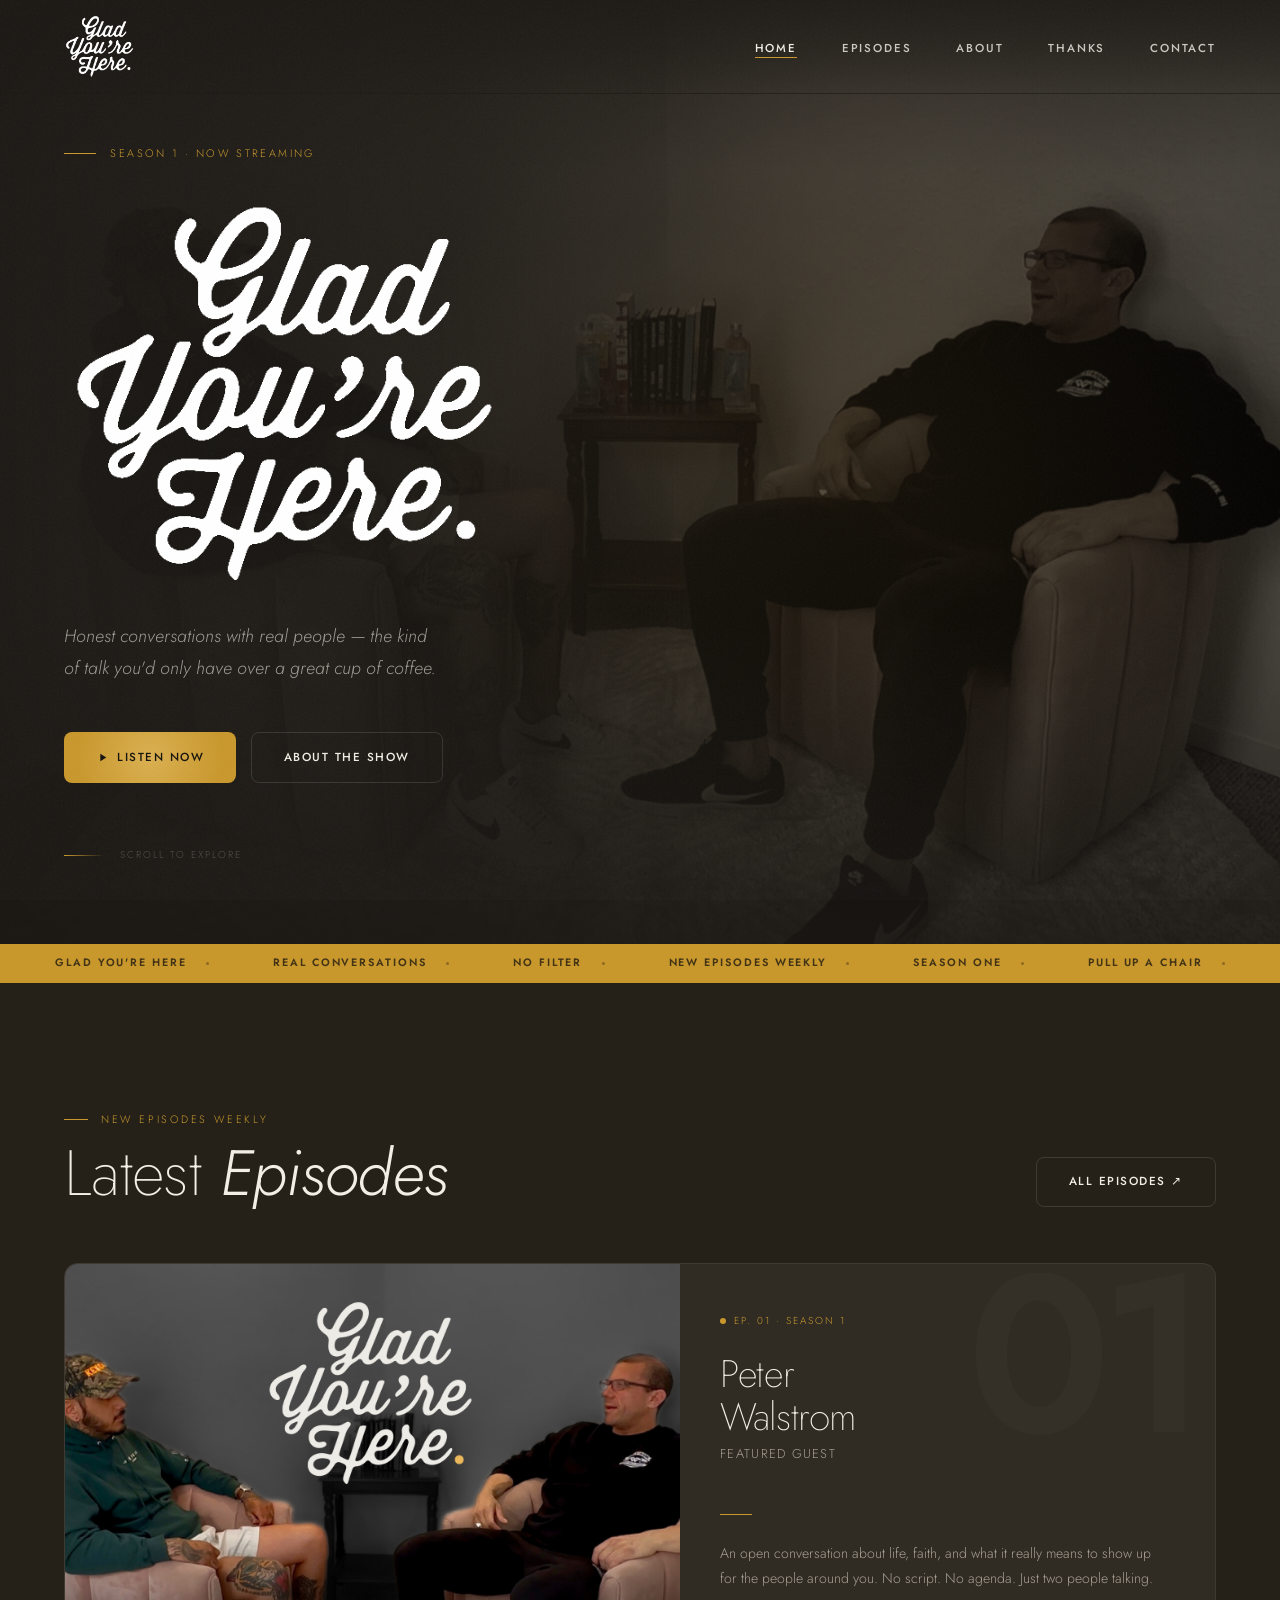
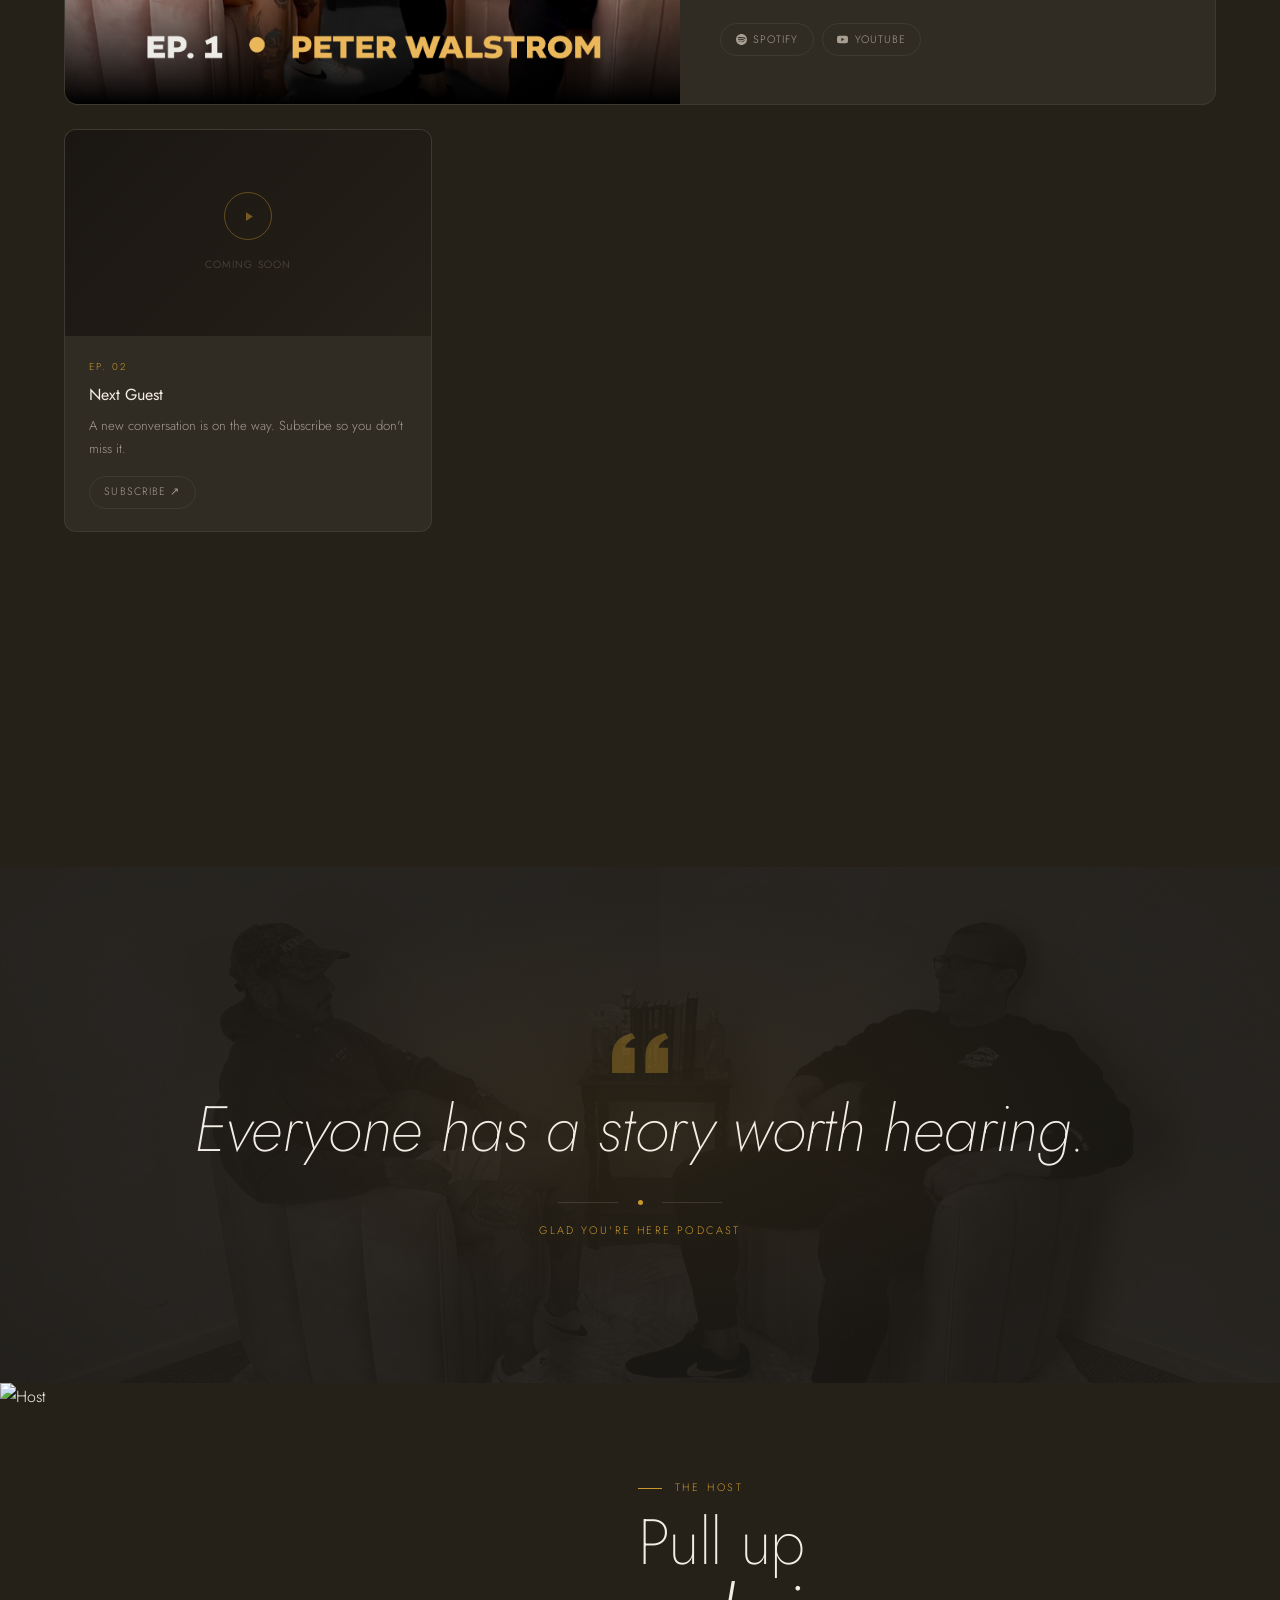
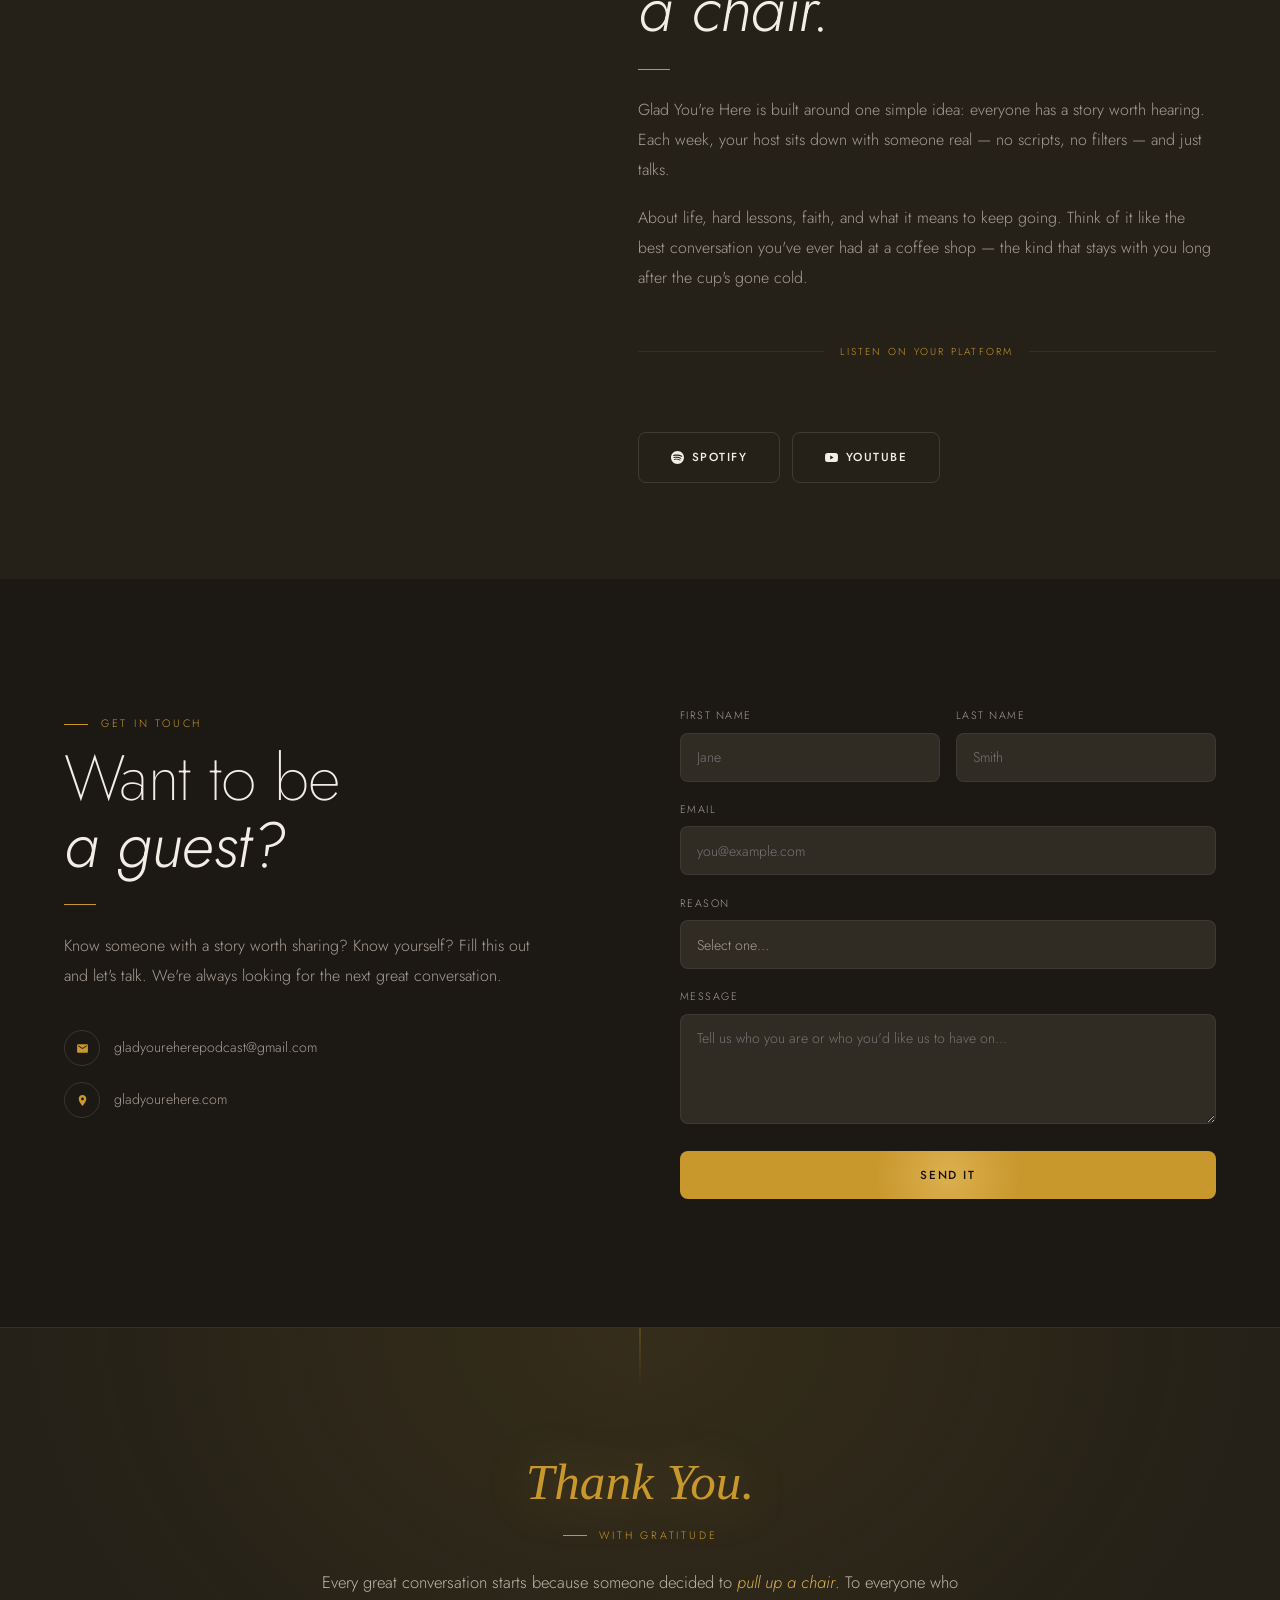
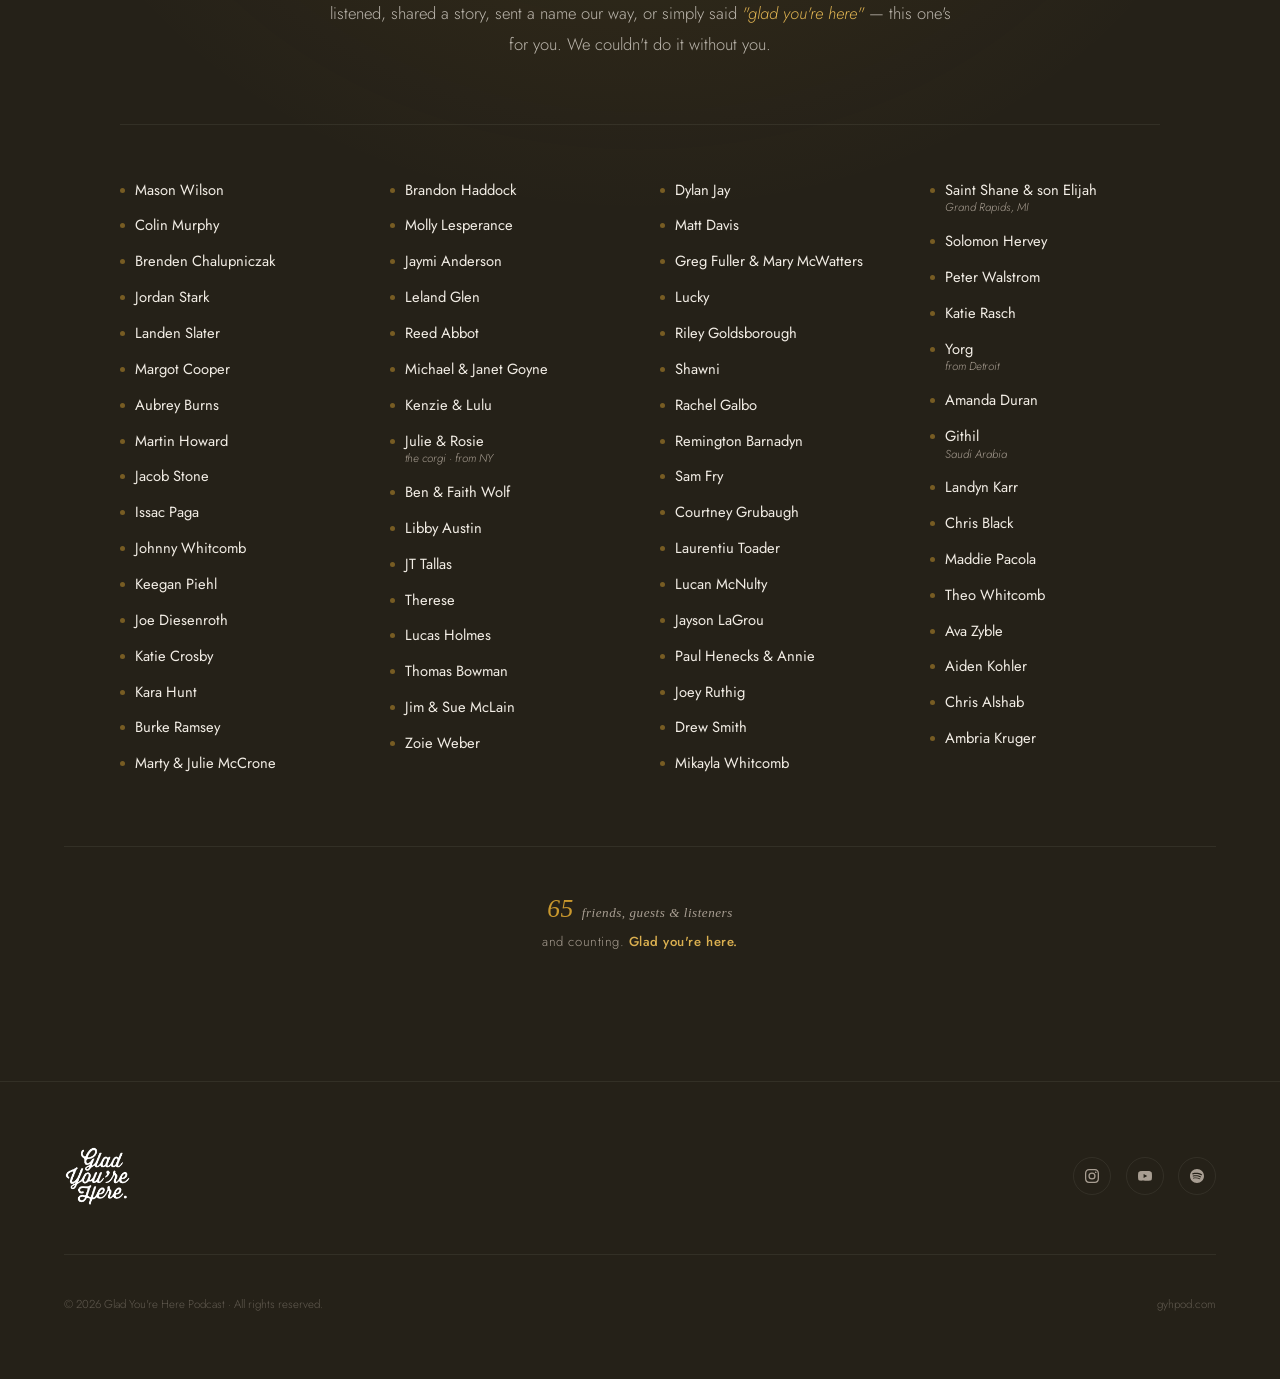
==== index.html @ 75d93e77 "Link the YT all" ====
<!DOCTYPE html>
<html lang="en">
<head>
  <meta charset="UTF-8" />
  <meta name="viewport" content="width=device-width, initial-scale=1.0" />
  <title>Glad You're Here — Honest Conversations Podcast</title>

  <!-- SEO -->
  <meta name="description" content="Glad You&#39;re Here is a podcast built on one idea: everyone has a story worth hearing. Honest, unscripted conversations about life, faith, and showing up — like the best talk you&#39;ve ever had over coffee." />
  <meta name="author" content="Glad You&#39;re Here Podcast" />
  <meta name="theme-color" content="#c9982d" />
  <link rel="canonical" href="https://gyhpod.com/" />

  <!-- Open Graph -->
  <meta property="og:type" content="website" />
  <meta property="og:site_name" content="Glad You&#39;re Here" />
  <meta property="og:title" content="Glad You&#39;re Here — Honest Conversations Podcast" />
  <meta property="og:description" content="Everyone has a story worth hearing. Honest, unscripted conversations about life, faith, and showing up." />
  <meta property="og:url" content="https://gyhpod.com/" />
  <meta property="og:image" content="https://gyhpod.com/IMG_4009.PNG" />

  <!-- Twitter -->
  <meta name="twitter:card" content="summary_large_image" />
  <meta name="twitter:title" content="Glad You&#39;re Here — Honest Conversations Podcast" />
  <meta name="twitter:description" content="Everyone has a story worth hearing. Honest, unscripted conversations about life, faith, and showing up." />
  <meta name="twitter:image" content="https://gyhpod.com/IMG_4009.PNG" />

  <!-- Favicon -->
  <link rel="icon" href="data:image/svg+xml,%3Csvg xmlns=&#39;http://www.w3.org/2000/svg&#39; viewBox=&#39;0 0 100 100&#39;%3E%3Crect width=&#39;100&#39; height=&#39;100&#39; rx=&#39;18&#39; fill=&#39;%231c1915&#39;/%3E%3Ctext x=&#39;50&#39; y=&#39;71&#39; font-family=&#39;Georgia,serif&#39; font-size=&#39;58&#39; font-style=&#39;italic&#39; fill=&#39;%23c9982d&#39; text-anchor=&#39;middle&#39;%3EG%3C/text%3E%3C/svg%3E" />

  <!-- Podcast structured data -->
  <script type="application/ld+json">
  {
    "@context": "https://schema.org",
    "@type": "PodcastSeries",
    "name": "Glad You're Here",
    "description": "Honest, unscripted conversations about life, faith, and showing up for the people around you.",
    "url": "https://gyhpod.com/",
    "image": "https://gyhpod.com/IMG_4009.PNG"
  }
  </script>

  <link rel="preconnect" href="https://fonts.googleapis.com" />
  <link rel="preconnect" href="https://fonts.gstatic.com" crossorigin />
  <link href="https://fonts.googleapis.com/css2?family=Jost:ital,wght@0,200;0,300;0,400;0,500;0,600;1,300&display=swap" rel="stylesheet" />
  <style>
    *, *::before, *::after { box-sizing: border-box; margin: 0; padding: 0; }

    :root {
      --bg:       #1c1915;
      --bg2:      #252118;
      --bg3:      #302c24;
      --bg4:      #3a352b;
      --cream:    #f2ede5;
      --dim:      #a89e92;
      --gold:     #c9982d;
      --gold-lt:  #dbb050;
      --gold-glow:rgba(201,152,45,0.28);
      --border:   rgba(242,237,229,0.07);
      --border2:  rgba(242,237,229,0.13);
      --r:        8px;
      --sans:     'Jost', sans-serif;
    }

    html { scroll-behavior: smooth; }

    body {
      background: var(--bg);
      color: var(--cream);
      font-family: var(--sans);
      font-weight: 300;
      line-height: 1.7;
      overflow-x: hidden;
    }

    /* Grain overlay */
    body::after {
      content: '';
      position: fixed; inset: 0;
      pointer-events: none; z-index: 998;
      background-image: url("data:image/svg+xml,%3Csvg viewBox='0 0 512 512' xmlns='http://www.w3.org/2000/svg'%3E%3Cfilter id='n'%3E%3CfeTurbulence type='fractalNoise' baseFrequency='0.8' numOctaves='4' stitchTiles='stitch'/%3E%3C/filter%3E%3Crect width='100%25' height='100%25' filter='url(%23n)' opacity='0.032'/%3E%3C/svg%3E");
    }

    a { color: inherit; text-decoration: none; }
    img { display: block; max-width: 100%; image-orientation: from-image; }

    /* ─── Scroll animations ─── */
    .reveal {
      opacity: 0; transform: translateY(22px);
      transition: opacity 0.8s cubic-bezier(0.16,1,0.3,1), transform 0.8s cubic-bezier(0.16,1,0.3,1);
    }
    .reveal.in { opacity: 1; transform: none; }
    .reveal.d1 { transition-delay: 0.1s; }
    .reveal.d2 { transition-delay: 0.2s; }
    .reveal.d3 { transition-delay: 0.32s; }
    .reveal.d4 { transition-delay: 0.46s; }

    /* ─── NAV ─── */
    nav {
      position: fixed; top: 0; left: 0; right: 0; z-index: 100;
      display: flex; align-items: center; justify-content: space-between;
      padding: 0.9rem 4rem;
      background: linear-gradient(to bottom, rgba(28,25,21,0.7) 0%, transparent 100%);
      transition: background 0.45s, backdrop-filter 0.45s, border-color 0.45s;
      border-bottom: 1px solid transparent;
    }
    nav.on {
      background: rgba(28,25,21,0.93) !important;
      backdrop-filter: blur(18px) saturate(1.4);
      border-color: var(--border);
    }
    .nav-logo img { height: 64px; width: auto; }
    .nav-links { display: flex; gap: 2.8rem; list-style: none; }
    .nav-links a {
      font-size: 0.72rem; font-weight: 500;
      letter-spacing: 0.16em; text-transform: uppercase;
      color: rgba(242,237,229,0.82);
      transition: color 0.2s;
      position: relative;
    }
    .nav-links a::after {
      content: ''; position: absolute; bottom: -2px; left: 0; right: 0;
      height: 1px; background: var(--gold);
      transform: scaleX(0); transform-origin: left;
      transition: transform 0.25s cubic-bezier(0.16,1,0.3,1);
    }
    .nav-links a:hover, .nav-links a.on { color: var(--cream); }
    .nav-links a:hover::after, .nav-links a.on::after { transform: scaleX(1); }

    /* Hamburger */
    .nav-toggle {
      display: none; flex-direction: column; justify-content: center; gap: 5px;
      width: 30px; height: 30px; background: none; border: none; cursor: pointer; z-index: 110;
    }
    .nav-toggle span {
      display: block; height: 1.5px; width: 24px; background: var(--cream); border-radius: 2px;
      transition: transform 0.3s cubic-bezier(0.16,1,0.3,1), opacity 0.2s;
    }
    .nav-toggle.open span:nth-child(1) { transform: translateY(6.5px) rotate(45deg); }
    .nav-toggle.open span:nth-child(2) { opacity: 0; }
    .nav-toggle.open span:nth-child(3) { transform: translateY(-6.5px) rotate(-45deg); }

    /* ─── BUTTONS ─── */
    .btn {
      display: inline-flex; align-items: center; gap: 0.5rem;
      padding: 0.9rem 2rem; border-radius: var(--r);
      font-family: var(--sans); font-size: 0.73rem;
      font-weight: 500; letter-spacing: 0.13em; text-transform: uppercase;
      cursor: pointer; transition: all 0.28s; border: none; white-space: nowrap;
    }
    .btn-gold {
      background: var(--gold); color: #16130f;
      box-shadow: 0 0 0 0 var(--gold-glow);
    }
    .btn-gold:hover {
      background: var(--gold-lt); transform: translateY(-2px);
      box-shadow: 0 10px 36px var(--gold-glow);
    }
    .btn-ghost {
      background: transparent; color: var(--cream);
      border: 1px solid var(--border2);
    }
    .btn-ghost:hover {
      border-color: var(--gold); color: var(--gold);
      transform: translateY(-2px);
      box-shadow: 0 6px 24px var(--gold-glow);
    }

    /* ─── HERO ─── */
    #home {
      min-height: 100vh;
      min-height: 100svh;
      position: relative;
      display: flex;
      align-items: center;
      overflow: hidden;
    }

    /* Full-bleed background photo */
    .hero-bg {
      position: absolute; inset: 0;
      background: url('IMG_3567_Afterlight.JPEG') center 35% / cover no-repeat;
      filter: brightness(0.36) saturate(0.65) sepia(0.4);
      transform: scale(1.02);
    }
    @keyframes heroReveal {
      from { opacity: 0; transform: scale(1.06); }
      to   { opacity: 1; transform: scale(1.02); }
    }
    .hero-bg { animation: heroReveal 1.8s cubic-bezier(0.16,1,0.3,1) 0s both; }

    /* Layered gradient overlay */
    .hero-overlay {
      position: absolute; inset: 0;
      background:
        linear-gradient(to right,
          rgba(28,25,21,0.97) 0%,
          rgba(28,25,21,0.80) 35%,
          rgba(28,25,21,0.28) 65%,
          rgba(28,25,21,0.08) 100%),
        linear-gradient(to top,
          rgba(28,25,21,0.85) 0%,
          transparent 35%),
        linear-gradient(to bottom,
          rgba(28,25,21,0.6) 0%,
          transparent 18%);
    }

    /* Subtle warm glow */
    .hero-glow {
      position: absolute; inset: 0;
      background: radial-gradient(ellipse 55% 65% at 68% 50%, rgba(201,152,45,0.07) 0%, transparent 70%);
    }

    /* Content */
    .hero-content {
      position: relative; z-index: 2;
      padding: 9rem 4rem 5rem;
      max-width: 620px;
    }

    .hero-eyebrow {
      display: flex; align-items: center; gap: 0.9rem;
      margin-bottom: 2rem;
      animation: fadeUp 1s cubic-bezier(0.16,1,0.3,1) 0.5s both;
    }
    .hero-eyebrow-line { width: 32px; height: 1px; background: var(--gold); }
    .hero-eyebrow-text {
      font-size: 0.68rem; letter-spacing: 0.22em;
      text-transform: uppercase; color: var(--gold);
    }

    .hero-logo {
      width: min(440px, 90%);
      height: auto;
      filter: drop-shadow(0 2px 40px rgba(201,152,45,0.25));
      animation: fadeUp 1s cubic-bezier(0.16,1,0.3,1) 0.65s both;
      margin-bottom: 2rem;
    }

    .hero-tagline {
      font-size: clamp(1rem, 1.4vw, 1.15rem);
      font-style: italic; font-weight: 300;
      color: rgba(242,237,229,0.6); line-height: 1.75;
      max-width: 380px; margin-bottom: 3rem;
      animation: fadeUp 1s cubic-bezier(0.16,1,0.3,1) 0.8s both;
    }

    .hero-btns {
      display: flex; gap: 0.9rem; flex-wrap: wrap;
      animation: fadeUp 1s cubic-bezier(0.16,1,0.3,1) 0.95s both;
    }

    .hero-scroll {
      margin-top: 4rem;
      display: flex; align-items: center; gap: 1rem;
      color: rgba(242,237,229,0.25);
      font-size: 0.62rem; letter-spacing: 0.2em; text-transform: uppercase;
      animation: fadeUp 1s ease 1.2s both;
    }
    .hero-scroll-track {
      width: 40px; height: 1px;
      background: linear-gradient(to right, var(--gold), transparent);
    }

    @keyframes fadeUp {
      from { opacity: 0; transform: translateY(20px); }
      to   { opacity: 1; transform: none; }
    }

    /* ─── MARQUEE ─── */
    .marquee {
      background: var(--gold); overflow: hidden;
      padding: 0.65rem 0;
    }
    .marquee-track {
      display: flex;
      justify-content: center;
      flex-wrap: wrap;
    }
    .marquee-item {
      display: inline-flex; align-items: center; gap: 1.2rem;
      padding: 0 2rem;
      font-size: 0.67rem; font-weight: 600;
      letter-spacing: 0.18em; text-transform: uppercase;
      color: rgba(22,19,15,0.75);
    }
    .msep { width: 3px; height: 3px; border-radius: 50%; background: rgba(22,19,15,0.35); }

    /* ─── SHARED SECTION STYLES ─── */
    .sec { padding: 8rem 4rem; }
    .sec-label {
      font-size: 0.67rem; letter-spacing: 0.26em; text-transform: uppercase;
      color: var(--gold); margin-bottom: 0.7rem;
      display: flex; align-items: center; gap: 0.8rem;
    }
    .sec-label::before {
      content: ''; width: 24px; height: 1px; background: var(--gold);
    }
    .sec-title {
      font-size: clamp(2.6rem, 5vw, 4.2rem);
      font-weight: 200; line-height: 1.05; color: var(--cream);
      letter-spacing: -0.01em;
    }
    .sec-title em { font-style: italic; font-weight: 300; }
    .divider { width: 32px; height: 1px; background: var(--gold); margin: 1.6rem 0; }
    .body-text {
      font-size: 1rem; color: var(--dim); line-height: 1.85; font-weight: 300;
    }

    /* ─── EPISODES ─── */
    #episodes { background: var(--bg2); }

    .ep-header {
      display: flex; justify-content: space-between; align-items: flex-end;
      margin-bottom: 3.5rem; flex-wrap: wrap; gap: 1.5rem;
    }

    /* Featured card */
    .ep-featured {
      position: relative;
      border-radius: 14px; overflow: hidden;
      border: 1px solid var(--border);
      display: grid; grid-template-columns: 1.15fr 1fr;
      margin-bottom: 1.5rem;
      transition: border-color 0.35s, box-shadow 0.35s;
      background: var(--bg3);
    }
    .ep-featured:hover {
      border-color: rgba(201,152,45,0.3);
      box-shadow: 0 24px 64px rgba(0,0,0,0.45), 0 0 0 1px rgba(201,152,45,0.08);
    }

    /* Big decorative episode number */
    .ep-featured::before {
      content: '01';
      position: absolute; top: -0.1em; right: 1rem;
      font-size: 14rem; font-weight: 600;
      color: rgba(242,237,229,0.025);
      line-height: 1; pointer-events: none; z-index: 0;
      letter-spacing: -0.05em;
    }

    .ep-thumb {
      display: block; overflow: hidden;
      position: relative; min-height: 400px;
    }
    .ep-thumb img {
      width: 100%; height: 100%;
      object-fit: cover;
      transition: transform 0.7s cubic-bezier(0.16,1,0.3,1);
    }
    .ep-featured:hover .ep-thumb img { transform: scale(1.04); }
    .ep-thumb-overlay {
      position: absolute; inset: 0;
      background: rgba(28,25,21,0.4);
      display: flex; align-items: center; justify-content: center;
      opacity: 0; transition: opacity 0.3s;
    }
    .ep-featured:hover .ep-thumb-overlay { opacity: 1; }
    .play-btn {
      width: 68px; height: 68px; border-radius: 50%;
      background: var(--gold); color: #16130f;
      display: flex; align-items: center; justify-content: center;
      box-shadow: 0 8px 40px rgba(201,152,45,0.55);
      transform: scale(0.8); transition: transform 0.35s cubic-bezier(0.16,1,0.3,1);
    }
    .ep-featured:hover .play-btn { transform: scale(1); }

    .ep-body {
      padding: 3rem 3rem 3rem 2.5rem;
      display: flex; flex-direction: column; justify-content: center;
      position: relative; z-index: 1;
    }
    .ep-tag {
      display: inline-flex; align-items: center; gap: 0.5rem;
      margin-bottom: 1.5rem;
    }
    .ep-dot { width: 6px; height: 6px; border-radius: 50%; background: var(--gold); }
    .ep-tag-text {
      font-size: 0.63rem; letter-spacing: 0.2em;
      text-transform: uppercase; color: var(--gold);
    }
    .ep-name {
      font-size: clamp(1.8rem, 3vw, 2.8rem);
      font-weight: 200; color: var(--cream);
      line-height: 1.1; letter-spacing: -0.01em;
      margin-bottom: 0.3rem;
    }
    .ep-guest {
      font-size: 0.8rem; letter-spacing: 0.1em; text-transform: uppercase;
      color: var(--dim); margin-bottom: 1.5rem;
    }
    .ep-desc {
      font-size: 0.88rem; color: var(--dim);
      line-height: 1.8; margin-bottom: 2rem;
    }
    .ep-platforms { display: flex; gap: 0.5rem; flex-wrap: wrap; }
    .plat {
      display: inline-flex; align-items: center; gap: 0.4rem;
      padding: 0.4rem 0.9rem; border-radius: 20px;
      border: 1px solid var(--border); font-size: 0.67rem;
      letter-spacing: 0.1em; text-transform: uppercase;
      color: var(--dim); transition: all 0.2s;
    }
    .plat:hover { border-color: var(--gold); color: var(--gold); background: rgba(201,152,45,0.06); }

    /* Coming soon card */
    .ep-grid { display: grid; grid-template-columns: repeat(auto-fill, minmax(300px,1fr)); gap: 1.5rem; }
    .ep-card {
      background: var(--bg3); border: 1px solid var(--border);
      border-radius: 12px; overflow: hidden;
      transition: transform 0.28s, border-color 0.28s, box-shadow 0.28s;
    }
    .ep-card:hover {
      transform: translateY(-6px);
      border-color: rgba(201,152,45,0.2);
      box-shadow: 0 20px 50px rgba(0,0,0,0.35);
    }
    .ep-placeholder {
      aspect-ratio: 16/9;
      background: linear-gradient(135deg, #1a1612 0%, #252018 100%);
      display: flex; flex-direction: column;
      align-items: center; justify-content: center; gap: 1rem;
    }
    .play-ring {
      width: 48px; height: 48px; border-radius: 50%;
      border: 1px solid rgba(201,152,45,0.4);
      display: flex; align-items: center; justify-content: center;
      color: rgba(201,152,45,0.5);
      transition: all 0.25s;
    }
    .ep-card:hover .play-ring { border-color: var(--gold); color: var(--gold); }
    .ep-card-body { padding: 1.4rem 1.5rem; }
    .ep-num { font-size: 0.62rem; letter-spacing: 0.2em; text-transform: uppercase; color: var(--gold); margin-bottom: 0.35rem; }
    .ep-card-title { font-size: 1rem; font-weight: 400; color: var(--cream); margin-bottom: 0.45rem; }
    .ep-card-desc { font-size: 0.82rem; color: var(--dim); line-height: 1.7; margin-bottom: 1rem; }

    /* ─── QUOTE ─── */
    #quote {
      background: var(--bg);
      padding: 9rem 4rem;
      text-align: center;
      position: relative; overflow: hidden;
    }
    .quote-photo-bg {
      position: absolute; inset: 0;
      background-image: url('IMG_3567_Afterlight.JPEG');
      background-size: cover; background-position: center;
      opacity: 0.07;
      filter: grayscale(100%);
    }
    .quote-glow {
      position: absolute; inset: 0;
      background: radial-gradient(ellipse 60% 70% at 50% 50%, rgba(201,152,45,0.08) 0%, transparent 65%);
    }
    .quote-inner { position: relative; z-index: 1; max-width: 900px; margin: 0 auto; }
    .quote-mark-svg {
      width: 56px; height: 40px; margin: 0 auto 2rem;
      opacity: 0.35;
    }
    .quote-text {
      font-size: clamp(2rem, 5vw, 4rem);
      font-weight: 200; font-style: italic;
      color: var(--cream); line-height: 1.2;
      letter-spacing: -0.01em; margin-bottom: 2rem;
    }
    .quote-rule {
      display: flex; align-items: center; gap: 1.2rem;
      justify-content: center; margin-bottom: 1rem;
    }
    .quote-rule-line { flex: 1; max-width: 60px; height: 1px; background: var(--border2); }
    .quote-dot { width: 5px; height: 5px; border-radius: 50%; background: var(--gold); }
    .quote-cite {
      font-size: 0.68rem; letter-spacing: 0.22em;
      text-transform: uppercase; color: var(--gold);
    }

    /* ─── ABOUT ─── */
    #about {
      background: var(--bg2);
      display: grid; grid-template-columns: 5fr 6fr;
      gap: 0; min-height: 85vh;
    }
    .about-img-col {
      position: relative; overflow: hidden; min-height: 600px;
    }
    .about-img {
      width: 100%; height: 100%;
      object-fit: cover; object-position: center top;
      image-orientation: from-image;
      filter: grayscale(10%) contrast(1.04);
      transition: filter 0.5s;
    }
    .about-img-col:hover .about-img { filter: grayscale(0%) contrast(1); }
    .about-img-col::after {
      content: '';
      position: absolute; inset: 0;
      background: linear-gradient(to right, transparent 60%, var(--bg2) 100%),
                  linear-gradient(to top, var(--bg2) 0%, transparent 20%);
    }

    .about-text-col {
      padding: 6rem 4rem 6rem 3.5rem;
      display: flex; flex-direction: column; justify-content: center;
    }
    .about-text-col .body-text { margin-bottom: 1.2rem; }
    .about-platforms {
      display: flex; gap: 0.7rem; flex-wrap: wrap; margin-top: 2.5rem;
    }
    .about-divider {
      display: flex; align-items: center; gap: 1rem; margin: 2rem 0;
      color: var(--gold); font-size: 0.63rem;
      letter-spacing: 0.22em; text-transform: uppercase;
    }
    .about-divider::before, .about-divider::after {
      content: ''; flex: 1; height: 1px; background: var(--border);
    }

    /* ─── CONTACT ─── */
    #contact { background: var(--bg); }
    .contact-wrap {
      display: grid; grid-template-columns: 1fr 1.1fr; gap: 8rem; align-items: start;
    }
    .contact-info { padding-top: 0.5rem; }
    .contact-info .body-text { margin: 1.2rem 0 2.5rem; }
    .contact-details { display: flex; flex-direction: column; gap: 1rem; }
    .contact-row { display: flex; align-items: center; gap: 0.9rem; }
    .c-icon {
      width: 36px; height: 36px; border-radius: 50%;
      border: 1px solid var(--border2);
      display: flex; align-items: center; justify-content: center;
      color: var(--gold); flex-shrink: 0;
    }
    .c-text { font-size: 0.88rem; color: var(--dim); }

    .form-group { margin-bottom: 1.2rem; }
    .form-label {
      display: block; font-size: 0.67rem; letter-spacing: 0.14em;
      text-transform: uppercase; color: var(--dim); margin-bottom: 0.45rem;
    }
    .form-field {
      width: 100%; background: var(--bg3);
      border: 1px solid var(--border);
      border-radius: var(--r);
      padding: 0.85rem 1rem;
      color: var(--cream); font-family: var(--sans);
      font-size: 0.88rem; font-weight: 300;
      outline: none; transition: border-color 0.22s, box-shadow 0.22s;
      -webkit-appearance: none;
    }
    .form-field:focus {
      border-color: var(--gold);
      box-shadow: 0 0 0 3px rgba(201,152,45,0.1);
    }
    textarea.form-field { resize: vertical; min-height: 110px; }
    .form-row { display: grid; grid-template-columns: 1fr 1fr; gap: 1rem; }

    /* ─── FOOTER ─── */
    footer {
      background: var(--bg2);
      border-top: 1px solid var(--border);
      padding: 4rem;
    }
    .footer-top {
      display: flex; align-items: center; justify-content: space-between;
      flex-wrap: wrap; gap: 2rem; padding-bottom: 3rem;
      border-bottom: 1px solid var(--border);
      margin-bottom: 2.5rem;
    }
    .footer-logo img { height: 60px; width: auto; }
    .footer-socials { display: flex; gap: 0.9rem; }
    .soc {
      width: 38px; height: 38px; border-radius: 50%;
      border: 1px solid var(--border);
      display: flex; align-items: center; justify-content: center;
      color: var(--dim); transition: all 0.22s;
    }
    .soc:hover { border-color: var(--gold); color: var(--gold); background: rgba(201,152,45,0.07); }
    .footer-bottom {
      display: flex; align-items: center; justify-content: space-between;
      flex-wrap: wrap; gap: 1rem;
    }
    .footer-copy { font-size: 0.72rem; color: var(--dim); opacity: 0.45; }

    /* ─── RESPONSIVE ─── */
    @media (max-width: 1100px) {
      .hero-content { padding: 8rem 2rem 4rem; }
      .hero-logo { width: min(360px, 85%); }
      .ep-featured { grid-template-columns: 1fr; }
      .ep-thumb { min-height: 280px; }
      #about { grid-template-columns: 1fr; }
      .about-img-col { min-height: 420px; }
      .about-img-col::after { background: linear-gradient(to top, var(--bg2) 0%, transparent 30%); }
      .contact-wrap { grid-template-columns: 1fr; gap: 3.5rem; }
    }
    @media (max-width: 768px) {
      nav { padding: 0.8rem 1.5rem; }
      .nav-toggle { display: flex; }
      .nav-links {
        position: fixed; inset: 0 0 0 auto; width: min(78vw, 300px);
        flex-direction: column; align-items: flex-start; justify-content: center;
        gap: 2rem; padding: 2rem 2.5rem;
        background: rgba(28,25,21,0.97);
        backdrop-filter: blur(18px) saturate(1.4);
        border-left: 1px solid var(--border);
        transform: translateX(100%);
        transition: transform 0.4s cubic-bezier(0.16,1,0.3,1);
      }
      .nav-links.open { transform: none; }
      .nav-links a { font-size: 0.95rem; }
      .sec { padding: 5rem 1.5rem; }
      #quote { padding: 6rem 1.5rem; }
      footer { padding: 3rem 1.5rem; }
      .footer-top { flex-direction: column; align-items: flex-start; }
      .form-row { grid-template-columns: 1fr; }
      .ep-body { padding: 2rem; }
      .about-text-col { padding: 3.5rem 1.5rem; }

      /* Marquee: tidy centered band instead of a ragged block */
      .marquee { padding: 1rem 1.25rem; }
      .marquee-track { gap: 0.55rem 0; row-gap: 0.55rem; }
      .marquee-item {
        padding: 0 0.7rem; gap: 0.7rem;
        font-size: 0.6rem; letter-spacing: 0.14em;
      }
      .marquee-item .msep { display: none; }

      /* Stats: 3 cramped columns -> clean single column */
      .stats { grid-template-columns: 1fr; margin-top: 2.5rem; }
      .stat { padding: 1.6rem 1.5rem; }

      /* Hero: tighter top/side padding on small screens */
      .hero-content { padding: 7rem 1.5rem 3.5rem; }
      .ep-featured, .ep-grid { gap: 1.25rem; }
    }
    @media (max-width: 460px) {
      .marquee-item { font-size: 0.56rem; padding: 0 0.5rem; }
    }

    /* ═══ POLISH LAYER ═══ */

    /* Scroll progress bar */
    .scroll-progress {
      position: fixed; top: 0; left: 0; height: 2px; width: 0%;
      background: linear-gradient(to right, var(--gold), var(--gold-lt));
      z-index: 200; box-shadow: 0 0 12px var(--gold-glow);
      transition: width 0.1s linear;
    }

    /* Nav logo shrinks on scroll */
    .nav-logo img { transition: height 0.4s cubic-bezier(0.16,1,0.3,1); }
    nav.on .nav-logo img { height: 50px; }

    /* Button sheen sweep + cursor-tracking glow */
    .btn { position: relative; overflow: hidden; }
    .btn::before {
      content: ""; position: absolute; top: 0; left: 0; width: 100%; height: 100%;
      background: linear-gradient(120deg, transparent 30%, rgba(255,255,255,0.25) 50%, transparent 70%);
      transform: translateX(-130%); transition: transform 0.6s cubic-bezier(0.16,1,0.3,1);
      pointer-events: none;
    }
    .btn:hover::before { transform: translateX(130%); }
    .btn-gold {
      background:
        radial-gradient(120px circle at var(--mx, 50%) var(--my, 50%), var(--gold-lt), var(--gold) 60%);
    }

    /* Hero staggered blur-to-sharp entrance */
    @keyframes heroIn {
      from { opacity: 0; transform: translateY(26px); filter: blur(10px); }
      to   { opacity: 1; transform: none; filter: blur(0); }
    }
    .hero-eyebrow { animation: heroIn 1s cubic-bezier(0.16,1,0.3,1) 0.45s both; }
    .hero-logo    { animation: heroIn 1.1s cubic-bezier(0.16,1,0.3,1) 0.62s both; }
    .hero-tagline { animation: heroIn 1s cubic-bezier(0.16,1,0.3,1) 0.82s both; }
    .hero-btns    { animation: heroIn 1s cubic-bezier(0.16,1,0.3,1) 1.0s both; }
    .hero-scroll  { animation: heroIn 1s ease 1.2s both; }

    /* Word-by-word quote reveal */
    .quote-text .w {
      display: inline-block; opacity: 0; transform: translateY(18px);
      transition: opacity 0.6s cubic-bezier(0.16,1,0.3,1), transform 0.6s cubic-bezier(0.16,1,0.3,1);
    }
    .quote-text.lit .w { opacity: 1; transform: none; }

    /* Stats strip */
    .stats {
      display: grid; grid-template-columns: repeat(3, 1fr);
      gap: 1px; background: var(--border); border: 1px solid var(--border);
      border-radius: 12px; overflow: hidden; margin-top: 3.5rem;
    }
    .stat { background: var(--bg3); padding: 2.2rem 1.5rem; text-align: center; }
    .stat-num {
      font-size: clamp(2.2rem, 4vw, 3.2rem); font-weight: 200;
      color: var(--gold); line-height: 1; letter-spacing: -0.01em;
    }
    .stat-lbl {
      font-size: 0.64rem; letter-spacing: 0.2em; text-transform: uppercase;
      color: var(--dim); margin-top: 0.6rem;
    }

    /* Living shimmer on Coming Soon placeholder */
    .ep-placeholder { position: relative; overflow: hidden; }
    .ep-placeholder::after {
      content: ""; position: absolute; inset: 0;
      background: linear-gradient(120deg, transparent 35%, rgba(201,152,45,0.07) 50%, transparent 65%);
      transform: translateX(-100%); animation: shimmer 3.2s ease-in-out infinite;
    }
    @keyframes shimmer { to { transform: translateX(100%); } }
    @keyframes ringPulse {
      0%,100% { box-shadow: 0 0 0 0 rgba(201,152,45,0.25); }
      50%     { box-shadow: 0 0 0 7px rgba(201,152,45,0); }
    }
    .ep-placeholder .play-ring { animation: ringPulse 2.6s ease-out infinite; }

    /* Reduced motion: calm everything down */
    @media (prefers-reduced-motion: reduce) {
      *, *::before, *::after {
        animation-duration: 0.001ms !important;
        animation-iteration-count: 1 !important;
        transition-duration: 0.001ms !important;
      }
      body::after { display: none; }
      .reveal { opacity: 1 !important; transform: none !important; }
      .quote-text .w { opacity: 1 !important; transform: none !important; }
      .btn::before { display: none; }
    }

    /* ─── THANK YOU ─── */
    #thanks {
      position: relative;
      background:
        radial-gradient(ellipse 80% 60% at 50% 0%, rgba(201,152,45,0.10) 0%, transparent 60%),
        var(--bg2);
      border-top: 1px solid var(--border);
      overflow: hidden;
    }
    #thanks::before {
      content: "";
      position: absolute; top: -60px; left: 50%; transform: translateX(-50%);
      width: 1px; height: 120px;
      background: linear-gradient(to bottom, transparent, var(--gold), transparent);
      opacity: 0.5;
    }
    .thanks-head { text-align: center; max-width: 640px; margin: 0 auto 4rem; }
    .thanks-mark {
      font-family: Georgia, 'Times New Roman', serif; font-style: italic;
      font-size: 3.2rem; color: var(--gold); line-height: 1; margin-bottom: 1.2rem;
      filter: drop-shadow(0 2px 24px var(--gold-glow));
    }
    .thanks-intro {
      font-size: clamp(0.95rem, 1.3vw, 1.08rem); font-weight: 300;
      color: rgba(242,237,229,0.72); line-height: 1.85; margin-top: 1.4rem;
    }
    .thanks-intro em { font-style: italic; color: var(--gold-lt); }
    .thanks-grid {
      column-count: 4; column-gap: 2.5rem;
      max-width: 1040px; margin: 0 auto;
      border-top: 1px solid var(--border); padding-top: 3rem;
    }
    .thank {
      break-inside: avoid; -webkit-column-break-inside: avoid;
      display: flex; align-items: baseline; gap: 0.6rem;
      padding: 0.5rem 0; line-height: 1.35;
    }
    .thank-dot {
      flex-shrink: 0; width: 5px; height: 5px; border-radius: 50%;
      background: var(--gold); opacity: 0.5; transform: translateY(-2px);
      transition: opacity 0.25s, box-shadow 0.25s;
    }
    .thank:hover .thank-dot { opacity: 1; box-shadow: 0 0 8px var(--gold-glow); }
    .thank-name { font-size: 0.92rem; font-weight: 400; color: var(--cream); }
    .thank-note { display: block; font-size: 0.72rem; font-weight: 300; color: var(--dim); font-style: italic; }
    .thanks-foot {
      text-align: center; margin-top: 4rem; padding-top: 2.5rem;
      border-top: 1px solid var(--border);
      font-size: 0.82rem; letter-spacing: 0.04em; color: var(--dim);
    }
    .thanks-foot strong { color: var(--gold-lt); font-weight: 500; }
    .thanks-count {
      display: inline-flex; align-items: baseline; gap: 0.5rem;
      font-family: Georgia, serif; font-style: italic;
    }
    .thanks-count b { font-size: 1.6rem; color: var(--gold); font-weight: 400; }
    @media (max-width: 980px) { .thanks-grid { column-count: 3; } }
    @media (max-width: 680px) {
      .thanks-grid { column-count: 2; column-gap: 1.5rem; }
      .thanks-mark { font-size: 2.6rem; }
      .thanks-head { margin-bottom: 3rem; }
    }
    @media (max-width: 420px) { .thanks-grid { column-count: 1; } }
  </style>
</head>
<body>
  <div class="scroll-progress" id="scrollProgress"></div>

  <!-- NAV -->
  <nav id="nav">
    <a href="#home" class="nav-logo"><img src="logo-nav.PNG" alt="Glad You're Here" /></a>
    <button class="nav-toggle" id="navToggle" aria-label="Toggle menu" aria-expanded="false">
      <span></span><span></span><span></span>
    </button>
    <ul class="nav-links" id="navLinks">
      <li><a href="#home">Home</a></li>
      <li><a href="#episodes">Episodes</a></li>
      <li><a href="#about">About</a></li>
      <li><a href="#thanks">Thanks</a></li>
      <li><a href="#contact">Contact</a></li>
    </ul>
  </nav>

  <!-- HERO -->
  <section id="home">
    <div class="hero-bg" id="heroBg" data-parallax="0.25"></div>
    <div class="hero-overlay"></div>
    <div class="hero-glow"></div>
    <div class="hero-content">
      <div class="hero-eyebrow">
        <span class="hero-eyebrow-line"></span>
        <span class="hero-eyebrow-text">Season 1 · Now Streaming</span>
      </div>
      <img src="logo-nav.PNG" alt="Glad You're Here" class="hero-logo" />
      <p class="hero-tagline">Honest conversations with real people — the kind of talk you'd only have over a great cup of coffee.</p>
      <div class="hero-btns">
        <a href="#episodes" class="btn btn-gold">
          <svg width="13" height="13" viewBox="0 0 24 24" fill="currentColor"><path d="M8 5v14l11-7z"/></svg>
          Listen Now
        </a>
        <a href="#about" class="btn btn-ghost">About the Show</a>
      </div>
      <div class="hero-scroll">
        <div class="hero-scroll-track"></div>
        Scroll to explore
      </div>
    </div>
  </section>

  <!-- MARQUEE -->
  <div class="marquee">
    <div class="marquee-track">
      <span class="marquee-item">Glad You're Here <span class="msep"></span></span>
      <span class="marquee-item">Real Conversations <span class="msep"></span></span>
      <span class="marquee-item">No Filter <span class="msep"></span></span>
      <span class="marquee-item">New Episodes Weekly <span class="msep"></span></span>
      <span class="marquee-item">Season One <span class="msep"></span></span>
      <span class="marquee-item">Pull Up A Chair <span class="msep"></span></span>
    </div>
  </div>

  <!-- EPISODES -->
  <section id="episodes" class="sec">
    <div class="ep-header reveal">
      <div>
        <p class="sec-label">New Episodes Weekly</p>
        <h2 class="sec-title">Latest <em>Episodes</em></h2>
      </div>
      <a href="https://www.youtube.com/@gladyoureherepod" target="_blank" rel="noopener" class="btn btn-ghost">All Episodes ↗</a>
    </div>

    <div class="ep-featured reveal d1">
      <a href="https://www.youtube.com/@gladyoureherepod" target="_blank" rel="noopener" class="ep-thumb">
        <img src="IMG_4009.PNG" alt="Ep. 1 – Peter Walstrom" />
        <div class="ep-thumb-overlay">
          <div class="play-btn">
            <svg width="22" height="22" viewBox="0 0 24 24" fill="currentColor"><path d="M8 5v14l11-7z"/></svg>
          </div>
        </div>
      </a>
      <div class="ep-body">
        <div class="ep-tag"><div class="ep-dot"></div><span class="ep-tag-text">Ep. 01 · Season 1</span></div>
        <h3 class="ep-name">Peter<br>Walstrom</h3>
        <p class="ep-guest">Featured Guest</p>
        <div class="divider"></div>
        <p class="ep-desc">An open conversation about life, faith, and what it really means to show up for the people around you. No script. No agenda. Just two people talking.</p>
        <div class="ep-platforms">
          <a href="https://gyhpod.com" class="plat">
            <svg width="11" height="11" viewBox="0 0 24 24" fill="currentColor"><path d="M12 0C5.4 0 0 5.4 0 12s5.4 12 12 12 12-5.4 12-12S18.66 0 12 0zm5.521 17.34c-.24.359-.66.48-1.021.24-2.82-1.74-6.36-2.101-10.561-1.141-.418.122-.779-.179-.899-.539-.12-.421.18-.78.54-.9 4.56-1.021 8.52-.6 11.64 1.32.42.18.479.659.301 1.02zm1.44-3.3c-.301.42-.841.6-1.262.3-3.239-1.98-8.159-2.58-11.939-1.38-.479.12-1.02-.12-1.14-.6-.12-.48.12-1.021.6-1.141C9.6 9.9 15 10.561 18.72 12.84c.361.181.54.78.241 1.2zm.12-3.36C15.24 8.4 8.82 8.16 5.16 9.301c-.6.179-1.2-.181-1.38-.721-.18-.601.18-1.2.72-1.381 4.26-1.26 11.28-1.02 15.721 1.621.539.3.719 1.02.419 1.56-.299.421-1.02.599-1.559.3z"/></svg>
            Spotify
          </a>
          <a href="https://www.youtube.com/@gladyoureherepod" target="_blank" rel="noopener" class="plat">
            <svg width="11" height="11" viewBox="0 0 24 24" fill="currentColor"><path d="M23.495 6.205a3.007 3.007 0 0 0-2.088-2.088c-1.87-.501-9.396-.501-9.396-.501s-7.507-.01-9.396.501A3.007 3.007 0 0 0 .527 6.205a31.247 31.247 0 0 0-.522 5.805 31.247 31.247 0 0 0 .522 5.783 3.007 3.007 0 0 0 2.088 2.088c1.868.502 9.396.502 9.396.502s7.506 0 9.396-.502a3.007 3.007 0 0 0 2.088-2.088 31.247 31.247 0 0 0 .5-5.783 31.247 31.247 0 0 0-.5-5.805zM9.609 15.601V8.408l6.264 3.602z"/></svg>
            YouTube
          </a>
        </div>
      </div>
    </div>

    <div class="ep-grid">
      <div class="ep-card reveal d2">
        <div class="ep-placeholder">
          <div class="play-ring">
            <svg width="15" height="15" viewBox="0 0 24 24" fill="currentColor"><path d="M8 5v14l11-7z"/></svg>
          </div>
          <span style="font-size:0.65rem;letter-spacing:0.1em;text-transform:uppercase;color:rgba(168,158,146,0.4)">Coming Soon</span>
        </div>
        <div class="ep-card-body">
          <p class="ep-num">Ep. 02</p>
          <h3 class="ep-card-title">Next Guest</h3>
          <p class="ep-card-desc">A new conversation is on the way. Subscribe so you don't miss it.</p>
          <div class="ep-platforms"><a href="https://www.youtube.com/@gladyoureherepod" target="_blank" rel="noopener" class="plat">Subscribe ↗</a></div>
        </div>
      </div>
    </div>
    <div class="stats reveal d2">
      <div class="stat"><div class="stat-num" data-count="1" data-suffix="">0</div><div class="stat-lbl">Season Live</div></div>
      <div class="stat"><div class="stat-num" data-count="2" data-suffix="">0</div><div class="stat-lbl">Platforms</div></div>
      <div class="stat"><div class="stat-num" data-count="100" data-suffix="%">0</div><div class="stat-lbl">Unscripted</div></div>
    </div>
  </section>

  <!-- QUOTE -->
  <section id="quote">
    <div class="quote-photo-bg"></div>
    <div class="quote-glow"></div>
    <div class="quote-inner">
      <svg class="quote-mark-svg reveal" viewBox="0 0 56 40" fill="none" xmlns="http://www.w3.org/2000/svg">
        <path d="M0 40V24C0 10.667 6.667 3.333 20 0L23.333 5.333C17.778 7.111 14.444 10.222 13.333 14.667H22.667V40H0ZM33.333 40V24C33.333 10.667 40 3.333 53.333 0L56.667 5.333C51.111 7.111 47.778 10.222 46.667 14.667H56V40H33.333Z" fill="#c9982d"/>
      </svg>
      <p class="quote-text" id="quoteText" data-quote="Everyone has a story worth hearing.">Everyone has a story worth hearing.</p>
      <div class="quote-rule reveal d2">
        <div class="quote-rule-line"></div>
        <div class="quote-dot"></div>
        <div class="quote-rule-line"></div>
      </div>
      <p class="quote-cite reveal d2">Glad You're Here Podcast</p>
    </div>
  </section>

  <!-- ABOUT -->
  <section id="about">
    <div class="about-img-col reveal">
      <img src="IMG_1158.JPEG" alt="Host" class="about-img" />
    </div>
    <div class="about-text-col">
      <p class="sec-label reveal">The Host</p>
      <h2 class="sec-title reveal d1">Pull up<br><em>a chair.</em></h2>
      <div class="divider reveal d1"></div>
      <p class="body-text reveal d2">Glad You're Here is built around one simple idea: everyone has a story worth hearing. Each week, your host sits down with someone real — no scripts, no filters — and just talks.</p>
      <p class="body-text reveal d3">About life, hard lessons, faith, and what it means to keep going. Think of it like the best conversation you've ever had at a coffee shop — the kind that stays with you long after the cup's gone cold.</p>
      <div class="about-divider reveal d3">Listen on your platform</div>
      <div class="about-platforms reveal d4">
        <a href="https://gyhpod.com" class="btn btn-ghost">
          <svg width="13" height="13" viewBox="0 0 24 24" fill="currentColor"><path d="M12 0C5.4 0 0 5.4 0 12s5.4 12 12 12 12-5.4 12-12S18.66 0 12 0zm5.521 17.34c-.24.359-.66.48-1.021.24-2.82-1.74-6.36-2.101-10.561-1.141-.418.122-.779-.179-.899-.539-.12-.421.18-.78.54-.9 4.56-1.021 8.52-.6 11.64 1.32.42.18.479.659.301 1.02zm1.44-3.3c-.301.42-.841.6-1.262.3-3.239-1.98-8.159-2.58-11.939-1.38-.479.12-1.02-.12-1.14-.6-.12-.48.12-1.021.6-1.141C9.6 9.9 15 10.561 18.72 12.84c.361.181.54.78.241 1.2zm.12-3.36C15.24 8.4 8.82 8.16 5.16 9.301c-.6.179-1.2-.181-1.38-.721-.18-.601.18-1.2.72-1.381 4.26-1.26 11.28-1.02 15.721 1.621.539.3.719 1.02.419 1.56-.299.421-1.02.599-1.559.3z"/></svg>
          Spotify
        </a>
        <a href="https://www.youtube.com/@gladyoureherepod" target="_blank" rel="noopener" class="btn btn-ghost">
          <svg width="13" height="13" viewBox="0 0 24 24" fill="currentColor"><path d="M23.495 6.205a3.007 3.007 0 0 0-2.088-2.088c-1.87-.501-9.396-.501-9.396-.501s-7.507-.01-9.396.501A3.007 3.007 0 0 0 .527 6.205a31.247 31.247 0 0 0-.522 5.805 31.247 31.247 0 0 0 .522 5.783 3.007 3.007 0 0 0 2.088 2.088c1.868.502 9.396.502 9.396.502s7.506 0 9.396-.502a3.007 3.007 0 0 0 2.088-2.088 31.247 31.247 0 0 0 .5-5.783 31.247 31.247 0 0 0-.5-5.805zM9.609 15.601V8.408l6.264 3.602z"/></svg>
          YouTube
        </a>
      </div>
    </div>
  </section>

  <!-- CONTACT -->
  <section id="contact" class="sec">
    <div class="contact-wrap">
      <div class="contact-info">
        <p class="sec-label reveal">Get In Touch</p>
        <h2 class="sec-title reveal d1">Want to be<br><em>a guest?</em></h2>
        <div class="divider reveal d1"></div>
        <p class="body-text reveal d2">Know someone with a story worth sharing? Know yourself? Fill this out and let's talk. We're always looking for the next great conversation.</p>
        <div class="contact-details reveal d3">
          <div class="contact-row">
            <div class="c-icon"><svg width="13" height="13" viewBox="0 0 24 24" fill="currentColor"><path d="M20 4H4c-1.1 0-2 .9-2 2v12c0 1.1.9 2 2 2h16c1.1 0 2-.9 2-2V6c0-1.1-.9-2-2-2zm0 4l-8 5-8-5V6l8 5 8-5v2z"/></svg></div>
            <span class="c-text">gladyoureherepodcast@gmail.com</span>
          </div>
          <div class="contact-row">
            <div class="c-icon"><svg width="13" height="13" viewBox="0 0 24 24" fill="currentColor"><path d="M12 2C8.13 2 5 5.13 5 9c0 5.25 7 13 7 13s7-7.75 7-13c0-3.87-3.13-7-7-7zm0 9.5c-1.38 0-2.5-1.12-2.5-2.5S10.62 6.5 12 6.5s2.5 1.12 2.5 2.5S13.38 11.5 12 11.5z"/></svg></div>
            <span class="c-text">gladyourehere.com</span>
          </div>
        </div>
      </div>
      <div class="reveal d2">
        <form id="guestForm" action="https://formspree.io/f/your_form_id" method="POST" onsubmit="handleForm(event)">
          <div class="form-row">
            <div class="form-group">
              <label class="form-label">First Name</label>
              <input class="form-field" name="First Name" type="text" placeholder="Jane" required />
            </div>
            <div class="form-group">
              <label class="form-label">Last Name</label>
              <input class="form-field" name="Last Name" type="text" placeholder="Smith" required />
            </div>
          </div>
          <div class="form-group">
            <label class="form-label">Email</label>
            <input class="form-field" name="email" type="email" placeholder="you@example.com" required />
          </div>
          <div class="form-group">
            <label class="form-label">Reason</label>
            <select class="form-field" name="Reason" style="color:var(--dim)">
              <option value="">Select one…</option>
              <option>Guest suggestion</option>
              <option>Sponsorship / Partnership</option>
              <option>General inquiry</option>
            </select>
          </div>
          <div class="form-group">
            <label class="form-label">Message</label>
            <textarea class="form-field" name="Message" placeholder="Tell us who you are or who you'd like us to have on…"></textarea>
          </div>
          <button type="submit" class="btn btn-gold" id="guestBtn" style="width:100%;justify-content:center;padding:1rem;">Send It</button>
          <p id="form-msg" style="display:none;margin-top:0.9rem;font-size:0.8rem;text-align:center;"></p>
        </form>
        <div id="form-ok" style="display:none;text-align:center;padding:3rem 2rem;color:var(--gold);font-size:1rem;">
          Thanks — we'll be in touch soon. ☕
        </div>
      </div>
    </div>
  </section>

  <!-- THANK YOU -->
  <section id="thanks" class="sec">
    <div class="thanks-head">
      <div class="thanks-mark reveal">Thank You.</div>
      <p class="sec-label reveal" style="justify-content:center;">With Gratitude</p>
      <p class="thanks-intro reveal d1">Every great conversation starts because someone decided to <em>pull up a chair</em>. To everyone who listened, shared a story, sent a name our way, or simply said <em>"glad you're here"</em> — this one's for you. We couldn't do it without you.</p>
    </div>

    <div class="thanks-grid reveal d2">
      <div class="thank"><span class="thank-dot"></span><span class="thank-name">Mason Wilson</span></div>
      <div class="thank"><span class="thank-dot"></span><span class="thank-name">Colin Murphy</span></div>
      <div class="thank"><span class="thank-dot"></span><span class="thank-name">Brenden Chalupniczak</span></div>
      <div class="thank"><span class="thank-dot"></span><span class="thank-name">Jordan Stark</span></div>
      <div class="thank"><span class="thank-dot"></span><span class="thank-name">Landen Slater</span></div>
      <div class="thank"><span class="thank-dot"></span><span class="thank-name">Margot Cooper</span></div>
      <div class="thank"><span class="thank-dot"></span><span class="thank-name">Aubrey Burns</span></div>
      <div class="thank"><span class="thank-dot"></span><span class="thank-name">Martin Howard</span></div>
      <div class="thank"><span class="thank-dot"></span><span class="thank-name">Jacob Stone</span></div>
      <div class="thank"><span class="thank-dot"></span><span class="thank-name">Issac Paga</span></div>
      <div class="thank"><span class="thank-dot"></span><span class="thank-name">Johnny Whitcomb</span></div>
      <div class="thank"><span class="thank-dot"></span><span class="thank-name">Keegan Piehl</span></div>
      <div class="thank"><span class="thank-dot"></span><span class="thank-name">Joe Diesenroth</span></div>
      <div class="thank"><span class="thank-dot"></span><span class="thank-name">Katie Crosby</span></div>
      <div class="thank"><span class="thank-dot"></span><span class="thank-name">Kara Hunt</span></div>
      <div class="thank"><span class="thank-dot"></span><span class="thank-name">Burke Ramsey</span></div>
      <div class="thank"><span class="thank-dot"></span><span class="thank-name">Marty &amp; Julie McCrone</span></div>
      <div class="thank"><span class="thank-dot"></span><span class="thank-name">Brandon Haddock</span></div>
      <div class="thank"><span class="thank-dot"></span><span class="thank-name">Molly Lesperance</span></div>
      <div class="thank"><span class="thank-dot"></span><span class="thank-name">Jaymi Anderson</span></div>
      <div class="thank"><span class="thank-dot"></span><span class="thank-name">Leland Glen</span></div>
      <div class="thank"><span class="thank-dot"></span><span class="thank-name">Reed Abbot</span></div>
      <div class="thank"><span class="thank-dot"></span><span class="thank-name">Michael &amp; Janet Goyne</span></div>
      <div class="thank"><span class="thank-dot"></span><span class="thank-name">Kenzie &amp; Lulu</span></div>
      <div class="thank"><span class="thank-dot"></span><span class="thank-name">Julie &amp; Rosie<span class="thank-note">the corgi · from NY</span></span></div>
      <div class="thank"><span class="thank-dot"></span><span class="thank-name">Ben &amp; Faith Wolf</span></div>
      <div class="thank"><span class="thank-dot"></span><span class="thank-name">Libby Austin</span></div>
      <div class="thank"><span class="thank-dot"></span><span class="thank-name">JT Tallas</span></div>
      <div class="thank"><span class="thank-dot"></span><span class="thank-name">Therese</span></div>
      <div class="thank"><span class="thank-dot"></span><span class="thank-name">Lucas Holmes</span></div>
      <div class="thank"><span class="thank-dot"></span><span class="thank-name">Thomas Bowman</span></div>
      <div class="thank"><span class="thank-dot"></span><span class="thank-name">Jim &amp; Sue McLain</span></div>
      <div class="thank"><span class="thank-dot"></span><span class="thank-name">Zoie Weber</span></div>
      <div class="thank"><span class="thank-dot"></span><span class="thank-name">Dylan Jay</span></div>
      <div class="thank"><span class="thank-dot"></span><span class="thank-name">Matt Davis</span></div>
      <div class="thank"><span class="thank-dot"></span><span class="thank-name">Greg Fuller &amp; Mary McWatters</span></div>
      <div class="thank"><span class="thank-dot"></span><span class="thank-name">Lucky</span></div>
      <div class="thank"><span class="thank-dot"></span><span class="thank-name">Riley Goldsborough</span></div>
      <div class="thank"><span class="thank-dot"></span><span class="thank-name">Shawni</span></div>
      <div class="thank"><span class="thank-dot"></span><span class="thank-name">Rachel Galbo</span></div>
      <div class="thank"><span class="thank-dot"></span><span class="thank-name">Remington Barnadyn</span></div>
      <div class="thank"><span class="thank-dot"></span><span class="thank-name">Sam Fry</span></div>
      <div class="thank"><span class="thank-dot"></span><span class="thank-name">Courtney Grubaugh</span></div>
      <div class="thank"><span class="thank-dot"></span><span class="thank-name">Laurentiu Toader</span></div>
      <div class="thank"><span class="thank-dot"></span><span class="thank-name">Lucan McNulty</span></div>
      <div class="thank"><span class="thank-dot"></span><span class="thank-name">Jayson LaGrou</span></div>
      <div class="thank"><span class="thank-dot"></span><span class="thank-name">Paul Henecks &amp; Annie</span></div>
      <div class="thank"><span class="thank-dot"></span><span class="thank-name">Joey Ruthig</span></div>
      <div class="thank"><span class="thank-dot"></span><span class="thank-name">Drew Smith</span></div>
      <div class="thank"><span class="thank-dot"></span><span class="thank-name">Mikayla Whitcomb</span></div>
      <div class="thank"><span class="thank-dot"></span><span class="thank-name">Saint Shane &amp; son Elijah<span class="thank-note">Grand Rapids, MI</span></span></div>
      <div class="thank"><span class="thank-dot"></span><span class="thank-name">Solomon Hervey</span></div>
      <div class="thank"><span class="thank-dot"></span><span class="thank-name">Peter Walstrom</span></div>
      <div class="thank"><span class="thank-dot"></span><span class="thank-name">Katie Rasch</span></div>
      <div class="thank"><span class="thank-dot"></span><span class="thank-name">Yorg<span class="thank-note">from Detroit</span></span></div>
      <div class="thank"><span class="thank-dot"></span><span class="thank-name">Amanda Duran</span></div>
      <div class="thank"><span class="thank-dot"></span><span class="thank-name">Githil<span class="thank-note">Saudi Arabia</span></span></div>
      <div class="thank"><span class="thank-dot"></span><span class="thank-name">Landyn Karr</span></div>
      <div class="thank"><span class="thank-dot"></span><span class="thank-name">Chris Black</span></div>
      <div class="thank"><span class="thank-dot"></span><span class="thank-name">Maddie Pacola</span></div>
      <div class="thank"><span class="thank-dot"></span><span class="thank-name">Theo Whitcomb</span></div>
      <div class="thank"><span class="thank-dot"></span><span class="thank-name">Ava Zyble</span></div>
      <div class="thank"><span class="thank-dot"></span><span class="thank-name">Aiden Kohler</span></div>
      <div class="thank"><span class="thank-dot"></span><span class="thank-name">Chris Alshab</span></div>
      <div class="thank"><span class="thank-dot"></span><span class="thank-name">Ambria Kruger</span></div>
    </div>

    <div class="thanks-foot reveal">
      <span class="thanks-count"><b>65</b> friends, guests &amp; listeners</span><br>
      and counting. <strong>Glad you're here.</strong>
    </div>
  </section>

  <!-- FOOTER -->
  <footer>
    <div class="footer-top">
      <a href="#home" class="footer-logo"><img src="logo-nav.PNG" alt="Glad You're Here" /></a>
      <div class="footer-socials">
        <a href="https://www.instagram.com/gyhpodcast" target="_blank" rel="noopener" class="soc" title="Instagram">
          <svg width="14" height="14" viewBox="0 0 24 24" fill="currentColor"><path d="M12 2.163c3.204 0 3.584.012 4.85.07 3.252.148 4.771 1.691 4.919 4.919.058 1.265.069 1.645.069 4.849 0 3.205-.012 3.584-.069 4.849-.149 3.225-1.664 4.771-4.919 4.919-1.266.058-1.644.07-4.85.07-3.204 0-3.584-.012-4.849-.07-3.26-.149-4.771-1.699-4.919-4.92-.058-1.265-.07-1.644-.07-4.849 0-3.204.013-3.583.07-4.849.149-3.227 1.664-4.771 4.919-4.919 1.266-.057 1.645-.069 4.849-.069zM12 0C8.741 0 8.333.014 7.053.072 2.695.272.273 2.69.073 7.052.014 8.333 0 8.741 0 12c0 3.259.014 3.668.072 4.948.2 4.358 2.618 6.78 6.98 6.98C8.333 23.986 8.741 24 12 24c3.259 0 3.668-.014 4.948-.072 4.354-.2 6.782-2.618 6.979-6.98.059-1.28.073-1.689.073-4.948 0-3.259-.014-3.667-.072-4.947-.196-4.354-2.617-6.78-6.979-6.98C15.668.014 15.259 0 12 0zm0 5.838a6.162 6.162 0 1 0 0 12.324 6.162 6.162 0 0 0 0-12.324zM12 16a4 4 0 1 1 0-8 4 4 0 0 1 0 8zm6.406-11.845a1.44 1.44 0 1 0 0 2.881 1.44 1.44 0 0 0 0-2.881z"/></svg>
        </a>
        <a href="https://www.youtube.com/@gladyoureherepod" target="_blank" rel="noopener" class="soc" title="YouTube">
          <svg width="14" height="14" viewBox="0 0 24 24" fill="currentColor"><path d="M23.495 6.205a3.007 3.007 0 0 0-2.088-2.088c-1.87-.501-9.396-.501-9.396-.501s-7.507-.01-9.396.501A3.007 3.007 0 0 0 .527 6.205a31.247 31.247 0 0 0-.522 5.805 31.247 31.247 0 0 0 .522 5.783 3.007 3.007 0 0 0 2.088 2.088c1.868.502 9.396.502 9.396.502s7.506 0 9.396-.502a3.007 3.007 0 0 0 2.088-2.088 31.247 31.247 0 0 0 .5-5.783 31.247 31.247 0 0 0-.5-5.805zM9.609 15.601V8.408l6.264 3.602z"/></svg>
        </a>
        <a href="https://gyhpod.com" class="soc" title="Spotify">
          <svg width="14" height="14" viewBox="0 0 24 24" fill="currentColor"><path d="M12 0C5.4 0 0 5.4 0 12s5.4 12 12 12 12-5.4 12-12S18.66 0 12 0zm5.521 17.34c-.24.359-.66.48-1.021.24-2.82-1.74-6.36-2.101-10.561-1.141-.418.122-.779-.179-.899-.539-.12-.421.18-.78.54-.9 4.56-1.021 8.52-.6 11.64 1.32.42.18.479.659.301 1.02zm1.44-3.3c-.301.42-.841.6-1.262.3-3.239-1.98-8.159-2.58-11.939-1.38-.479.12-1.02-.12-1.14-.6-.12-.48.12-1.021.6-1.141C9.6 9.9 15 10.561 18.72 12.84c.361.181.54.78.241 1.2zm.12-3.36C15.24 8.4 8.82 8.16 5.16 9.301c-.6.179-1.2-.181-1.38-.721-.18-.601.18-1.2.72-1.381 4.26-1.26 11.28-1.02 15.721 1.621.539.3.719 1.02.419 1.56-.299.421-1.02.599-1.559.3z"/></svg>
        </a>
      </div>
    </div>
    <div class="footer-bottom">
      <span class="footer-copy">&copy; <span id="yr">2025</span> Glad You're Here Podcast · All rights reserved.</span>
      <span class="footer-copy">gyhpod.com</span>
    </div>
  </footer>

  <script>
    // Nav on scroll
    const nav = document.getElementById('nav');
    const navLinks = document.querySelectorAll('.nav-links a');
    const secs = document.querySelectorAll('section[id]');

    const reduceMotion = window.matchMedia('(prefers-reduced-motion: reduce)').matches;
    const progress = document.getElementById('scrollProgress');
    const heroBg = document.getElementById('heroBg');

    window.addEventListener('scroll', () => {
      const y = scrollY;
      nav.classList.toggle('on', y > 50);
      let cur = '';
      secs.forEach(s => { if (y >= s.offsetTop - 150) cur = s.id; });
      navLinks.forEach(a => a.classList.toggle('on', a.getAttribute('href') === `#${cur}`));

      // Scroll progress bar
      const h = document.documentElement;
      const max = h.scrollHeight - h.clientHeight;
      progress.style.width = (max > 0 ? (y / max) * 100 : 0) + '%';

      // Hero parallax (skip if reduced motion)
      if (heroBg && !reduceMotion && y < window.innerHeight) {
        heroBg.style.transform = `scale(1.06) translateY(${y * 0.25}px)`;
      }
    }, { passive: true });

    // Scroll reveal
    const io = new IntersectionObserver(entries => {
      entries.forEach(e => { if (e.isIntersecting) { e.target.classList.add('in'); io.unobserve(e.target); } });
    }, { threshold: 0.1 });
    document.querySelectorAll('.reveal').forEach(el => io.observe(el));

    // Animated stat counters
    const countIO = new IntersectionObserver(entries => {
      entries.forEach(e => {
        if (!e.isIntersecting) return;
        const el = e.target;
        const target = +el.dataset.count;
        const suffix = el.dataset.suffix || '';
        const dur = 1400, start = performance.now();
        const tick = now => {
          const p = Math.min((now - start) / dur, 1);
          const eased = 1 - Math.pow(1 - p, 3);
          el.textContent = Math.round(target * eased) + suffix;
          if (p < 1) requestAnimationFrame(tick);
        };
        requestAnimationFrame(tick);
        countIO.unobserve(el);
      });
    }, { threshold: 0.6 });
    document.querySelectorAll('.stat-num[data-count]').forEach(el => countIO.observe(el));

    // Word-by-word quote reveal
    const qt = document.getElementById('quoteText');
    if (qt) {
      const words = qt.dataset.quote.split(' ');
      qt.innerHTML = words.map((w, i) =>
        `<span class="w" style="transition-delay:${i * 0.08}s">${w}</span>`
      ).join(' ');
      const qIO = new IntersectionObserver(entries => {
        entries.forEach(e => { if (e.isIntersecting) { qt.classList.add('lit'); qIO.unobserve(qt); } });
      }, { threshold: 0.4 });
      qIO.observe(qt);
    }

    // Cursor-tracking glow on gold buttons
    document.querySelectorAll('.btn-gold').forEach(btn => {
      btn.addEventListener('pointermove', ev => {
        const r = btn.getBoundingClientRect();
        btn.style.setProperty('--mx', ((ev.clientX - r.left) / r.width * 100) + '%');
        btn.style.setProperty('--my', ((ev.clientY - r.top) / r.height * 100) + '%');
      });
      btn.addEventListener('pointerleave', () => {
        btn.style.setProperty('--mx', '50%');
        btn.style.setProperty('--my', '50%');
      });
    });

    // Mobile menu
    const navToggle = document.getElementById('navToggle');
    const navLinksEl = document.getElementById('navLinks');
    const closeNav = () => {
      navLinksEl.classList.remove('open');
      navToggle.classList.remove('open');
      navToggle.setAttribute('aria-expanded', 'false');
    };
    navToggle.addEventListener('click', () => {
      const open = navLinksEl.classList.toggle('open');
      navToggle.classList.toggle('open', open);
      navToggle.setAttribute('aria-expanded', open ? 'true' : 'false');
    });
    navLinksEl.querySelectorAll('a').forEach(a => a.addEventListener('click', closeNav));

    // Dynamic year
    const yrEl = document.getElementById('yr');
    if (yrEl) yrEl.textContent = new Date().getFullYear();

    // Contact form -> Formspree (no page reload)
    async function handleForm(e) {
      e.preventDefault();
      const form = e.target;
      const btn = document.getElementById('guestBtn');
      const msg = document.getElementById('form-msg');
      msg.style.display = 'none';
      if (form.action.includes('your_form_id')) {
        msg.style.display = 'block';
        msg.style.color = 'var(--gold)';
        msg.textContent = 'Form not connected yet — add your Formspree ID to start receiving messages.';
        return;
      }
      btn.disabled = true; btn.textContent = 'Sending…';
      try {
        const res = await fetch(form.action, {
          method: 'POST', body: new FormData(form), headers: { 'Accept': 'application/json' }
        });
        if (res.ok) {
          form.style.display = 'none';
          document.getElementById('form-ok').style.display = 'block';
        } else {
          msg.style.display = 'block';
          msg.style.color = '#d98b8b';
          msg.textContent = 'Something went wrong. Email gladyoureherepodcast@gmail.com.';
        }
      } catch {
        msg.style.display = 'block';
        msg.style.color = '#d98b8b';
        msg.textContent = 'Network error. Email gladyoureherepodcast@gmail.com.';
      } finally {
        btn.disabled = false; btn.textContent = 'Send It';
      }
    }
  </script>

</body>
</html>
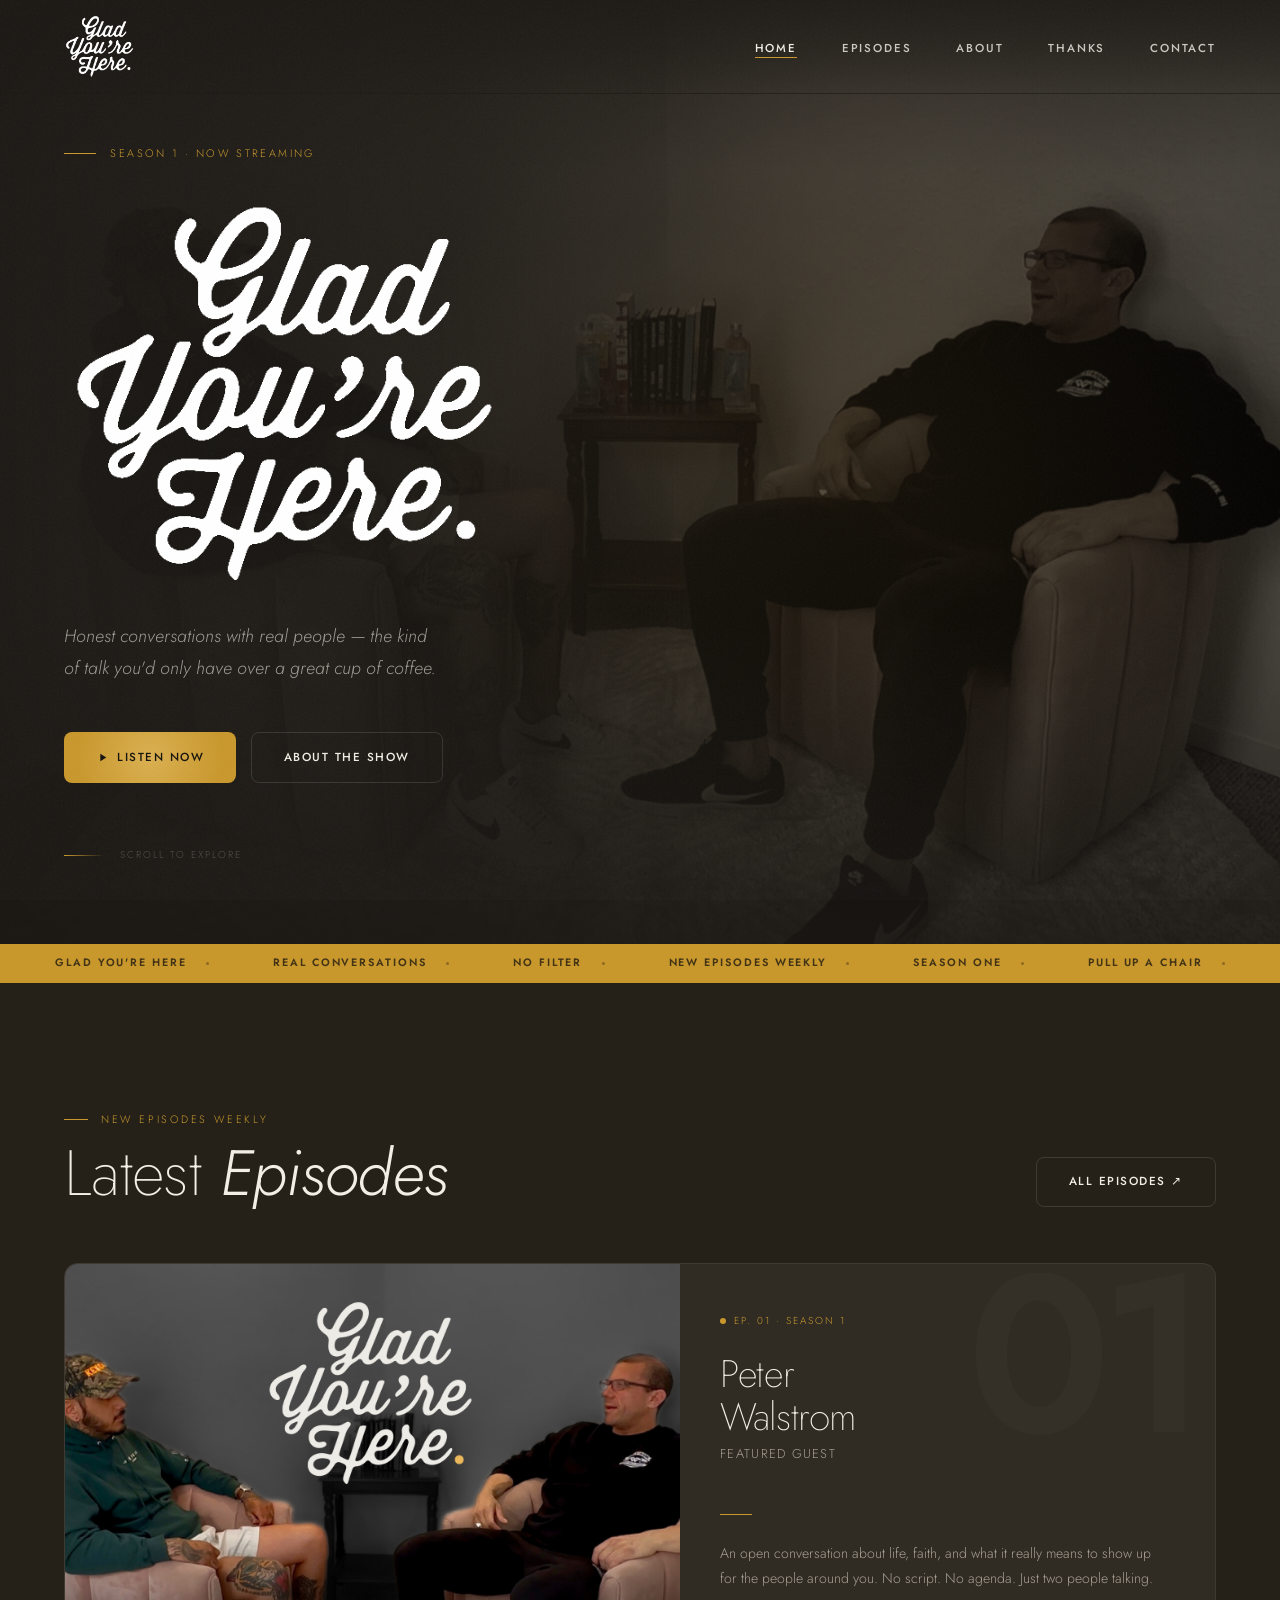
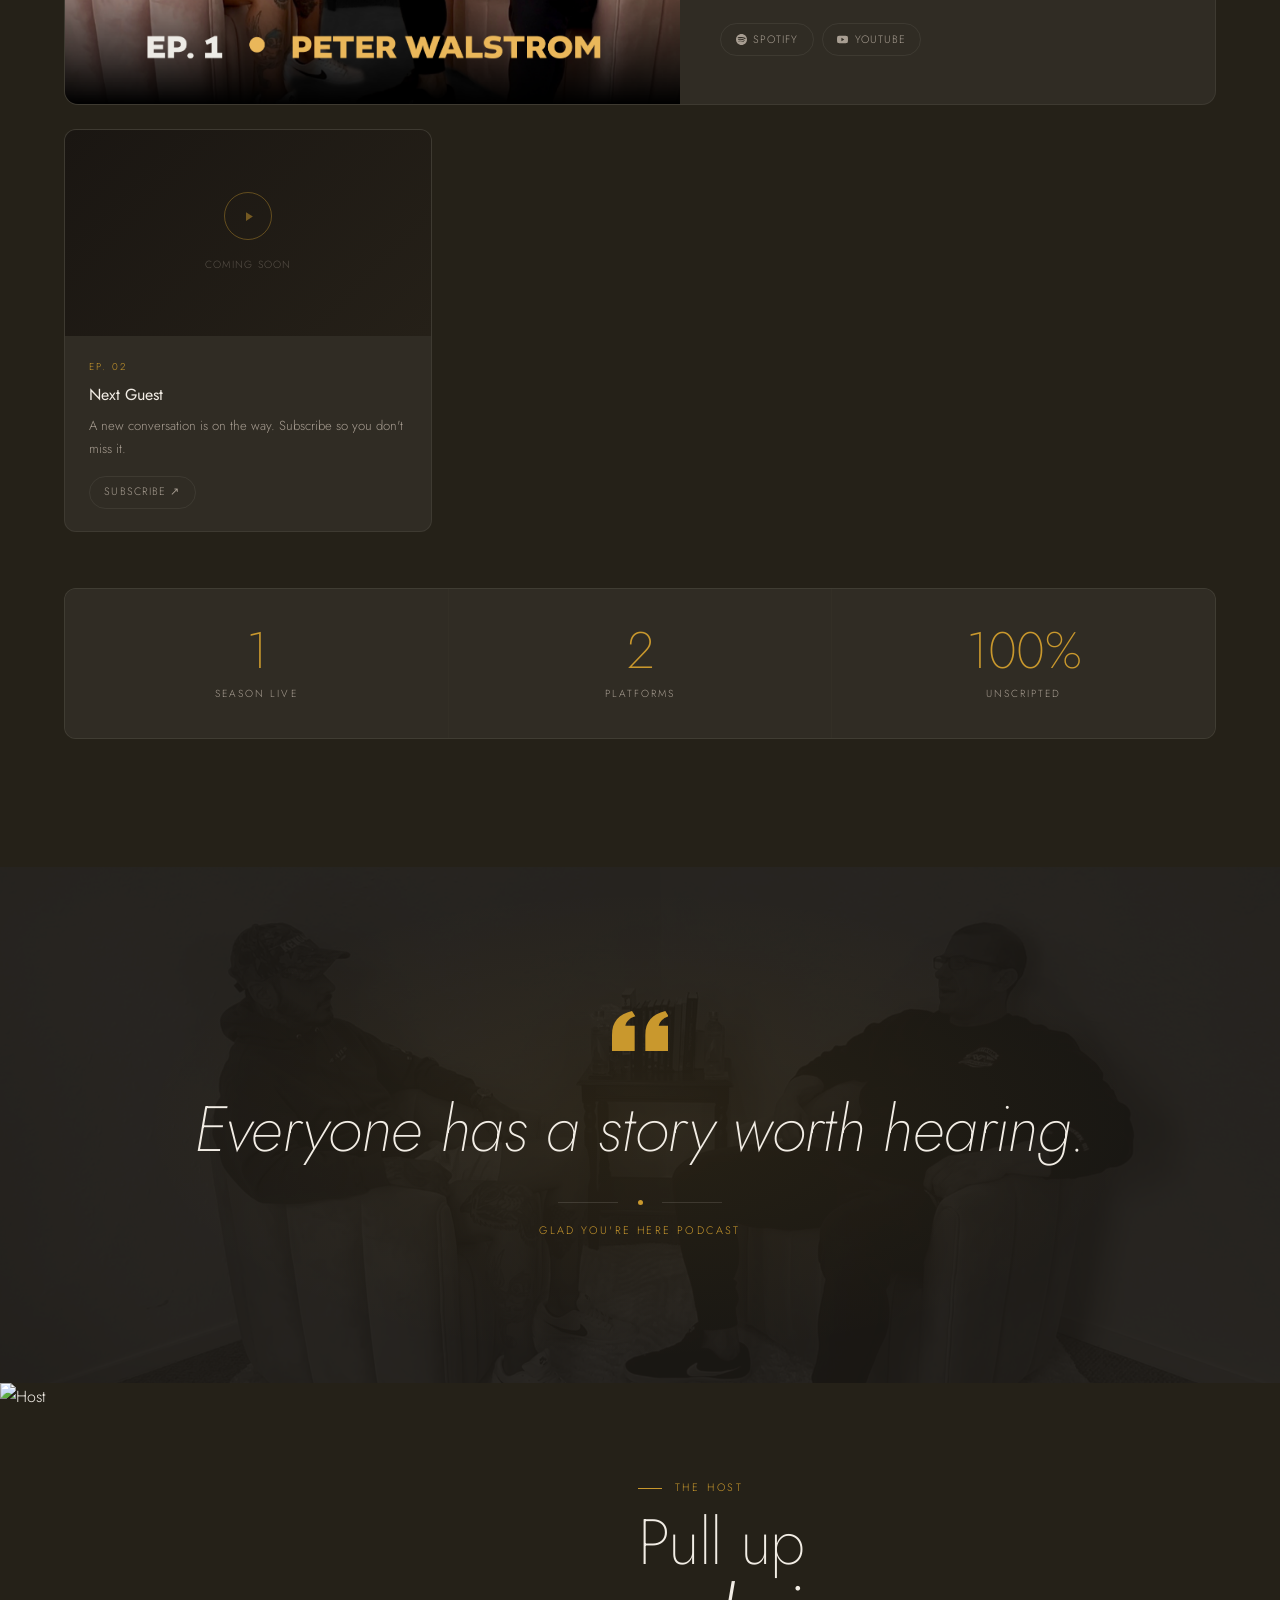
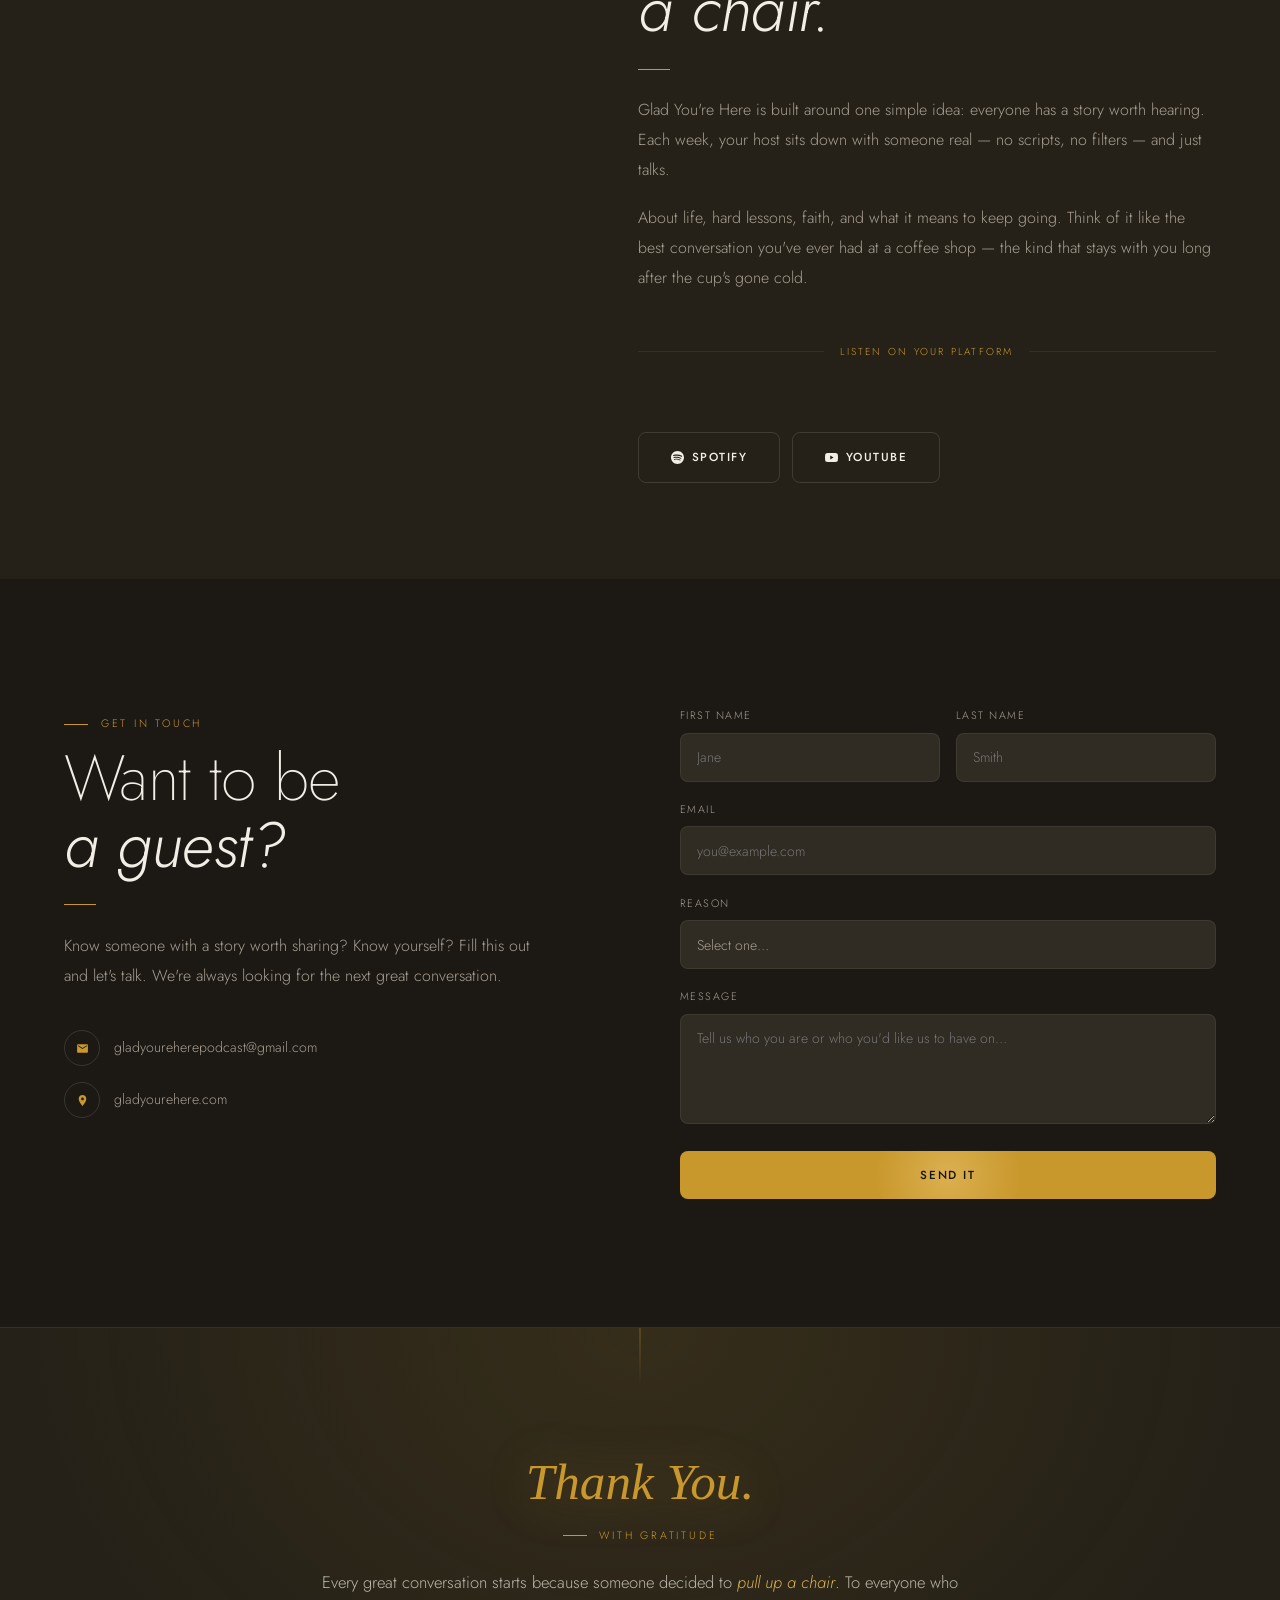
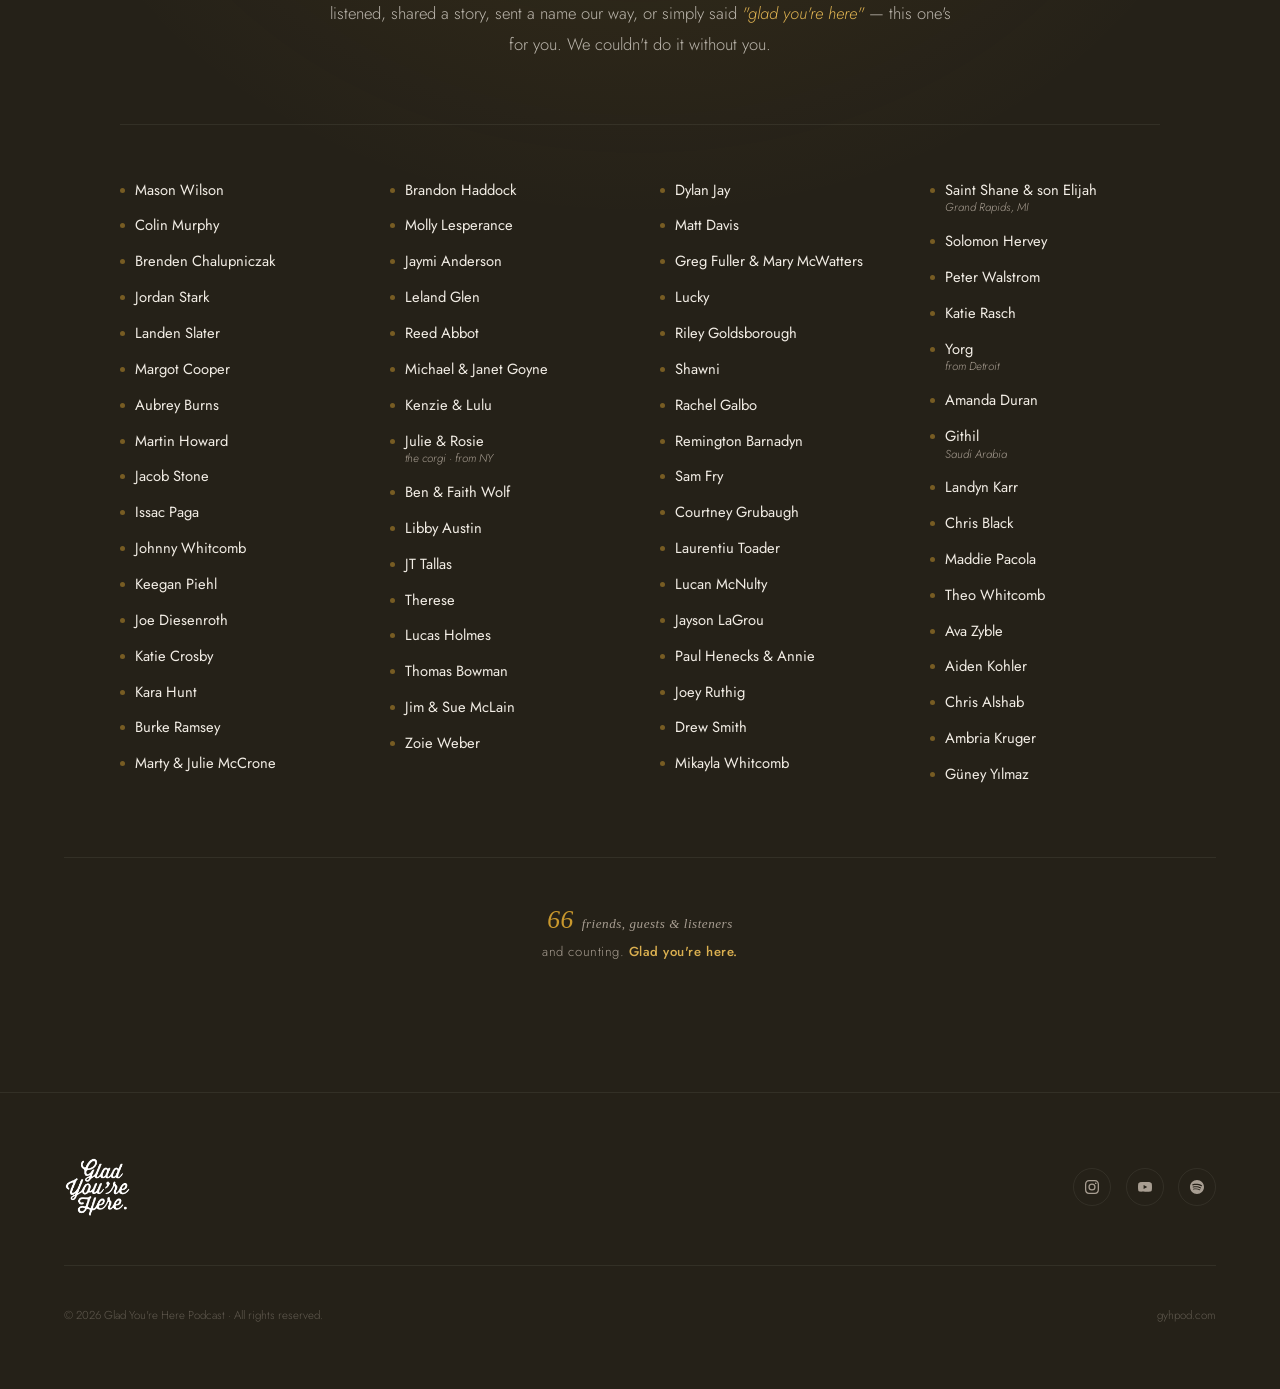
==== commit 3ba0ca82: "Link the YT all" ====
--- a/index.html
+++ b/index.html
@@ -1084,10 +1084,11 @@
       <div class="thank"><span class="thank-dot"></span><span class="thank-name">Aiden Kohler</span></div>
       <div class="thank"><span class="thank-dot"></span><span class="thank-name">Chris Alshab</span></div>
       <div class="thank"><span class="thank-dot"></span><span class="thank-name">Ambria Kruger</span></div>
+      <div class="thank"><span class="thank-dot"></span><span class="thank-name">Güney Yılmaz</span></div>
     </div>
 
     <div class="thanks-foot reveal">
-      <span class="thanks-count"><b>65</b> friends, guests &amp; listeners</span><br>
+      <span class="thanks-count"><b>66</b> friends, guests &amp; listeners</span><br>
       and counting. <strong>Glad you're here.</strong>
     </div>
   </section>
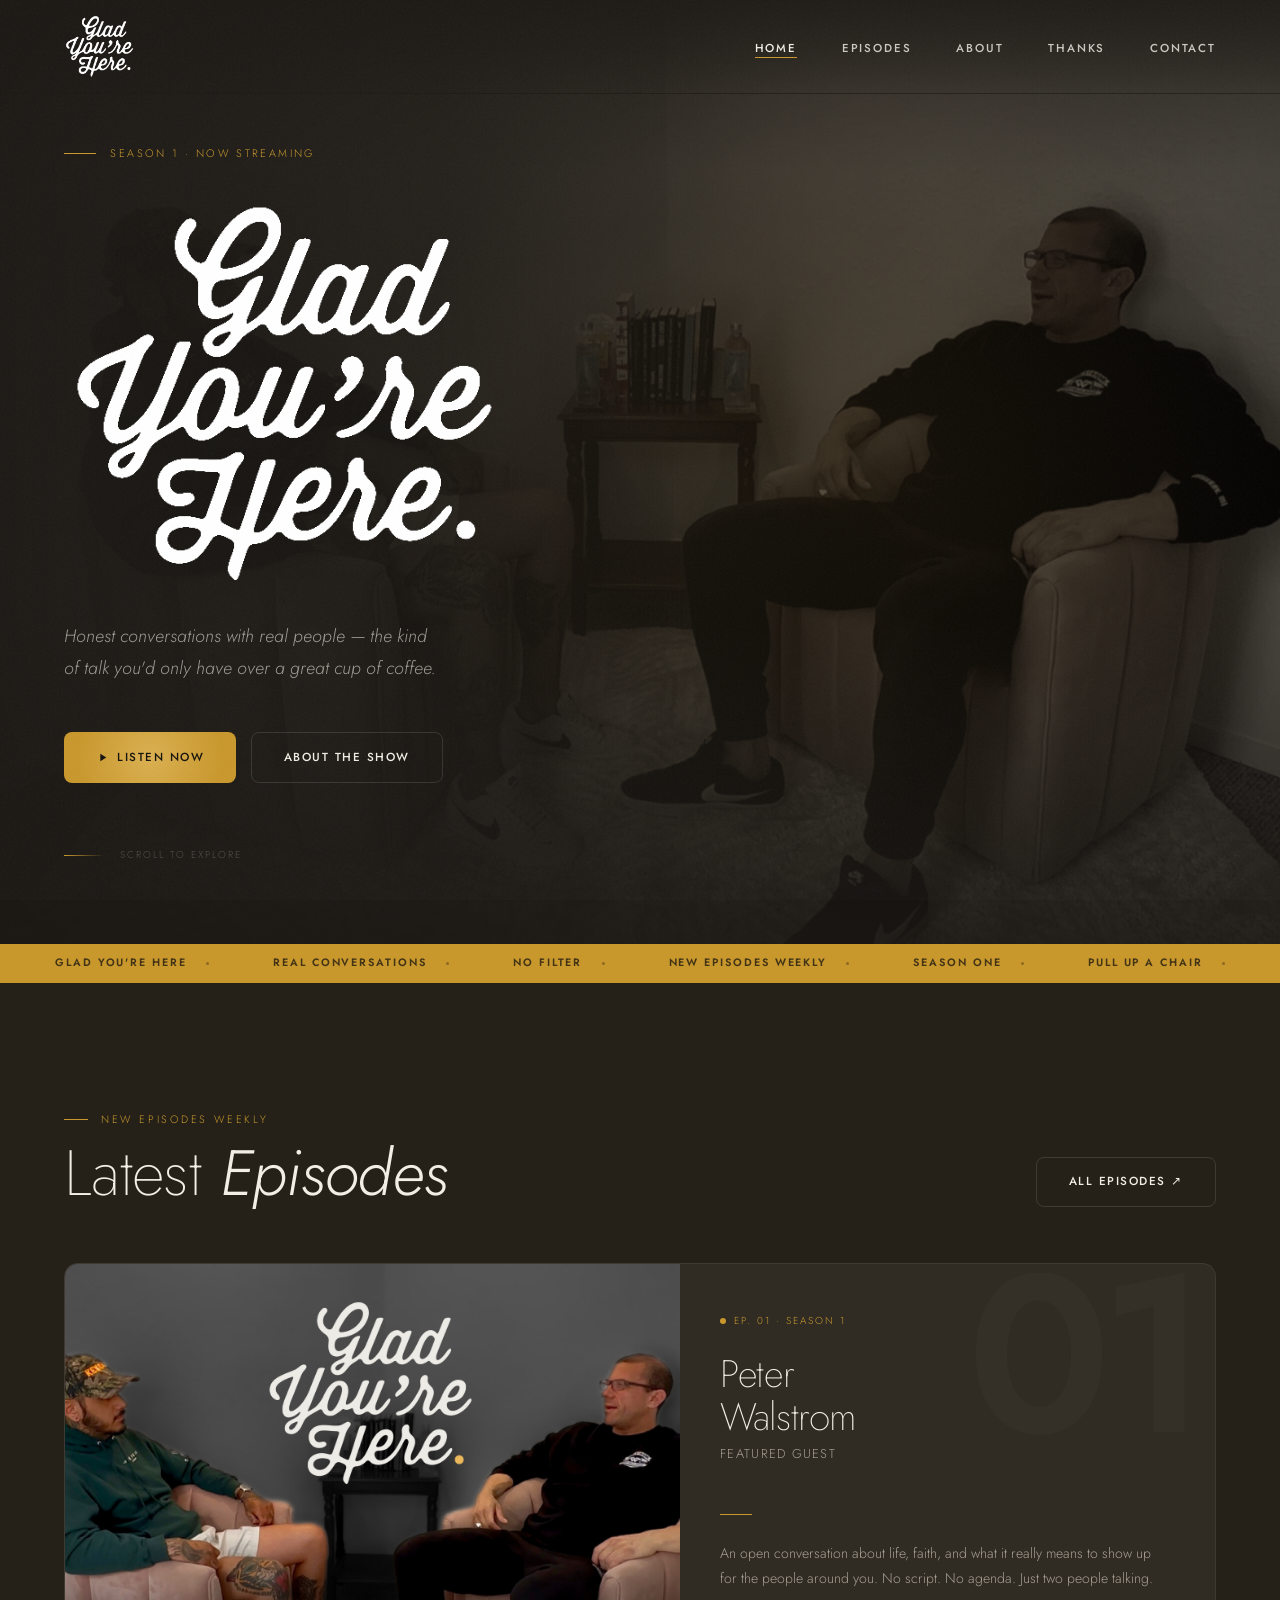
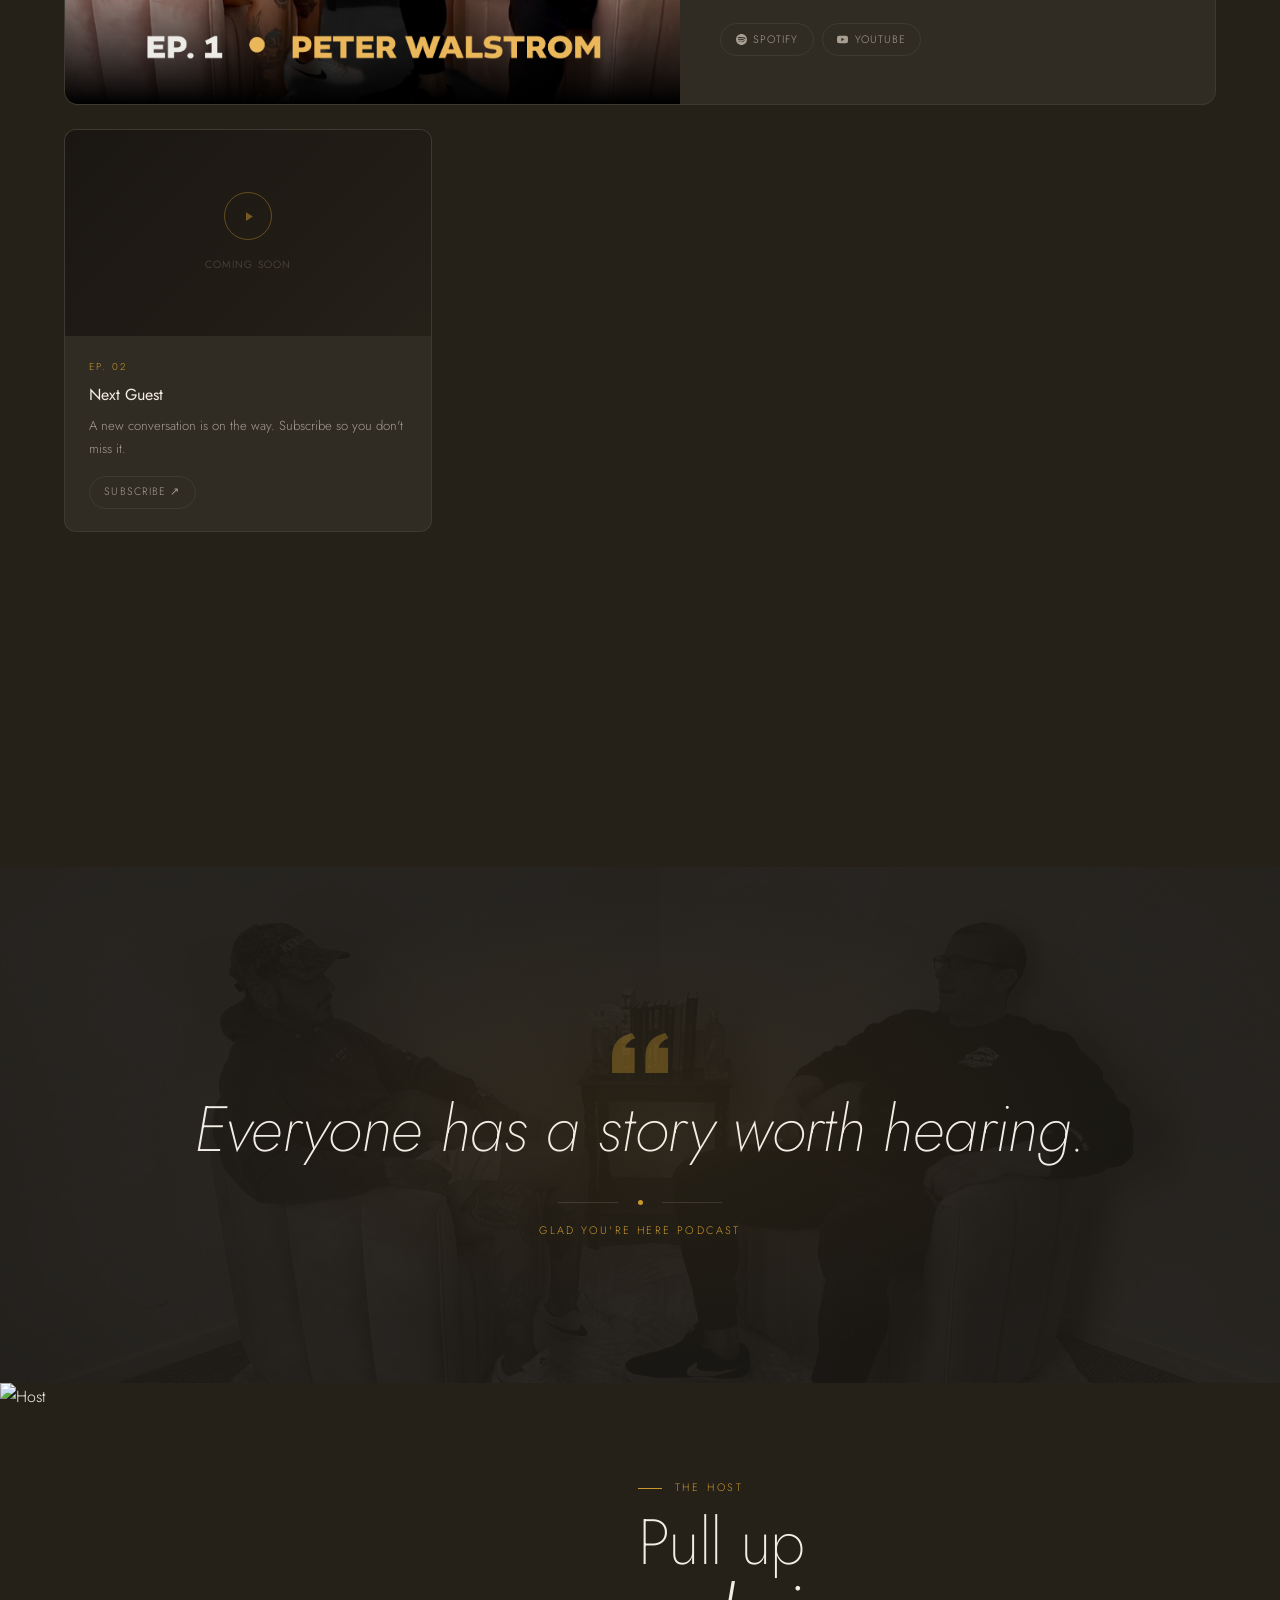
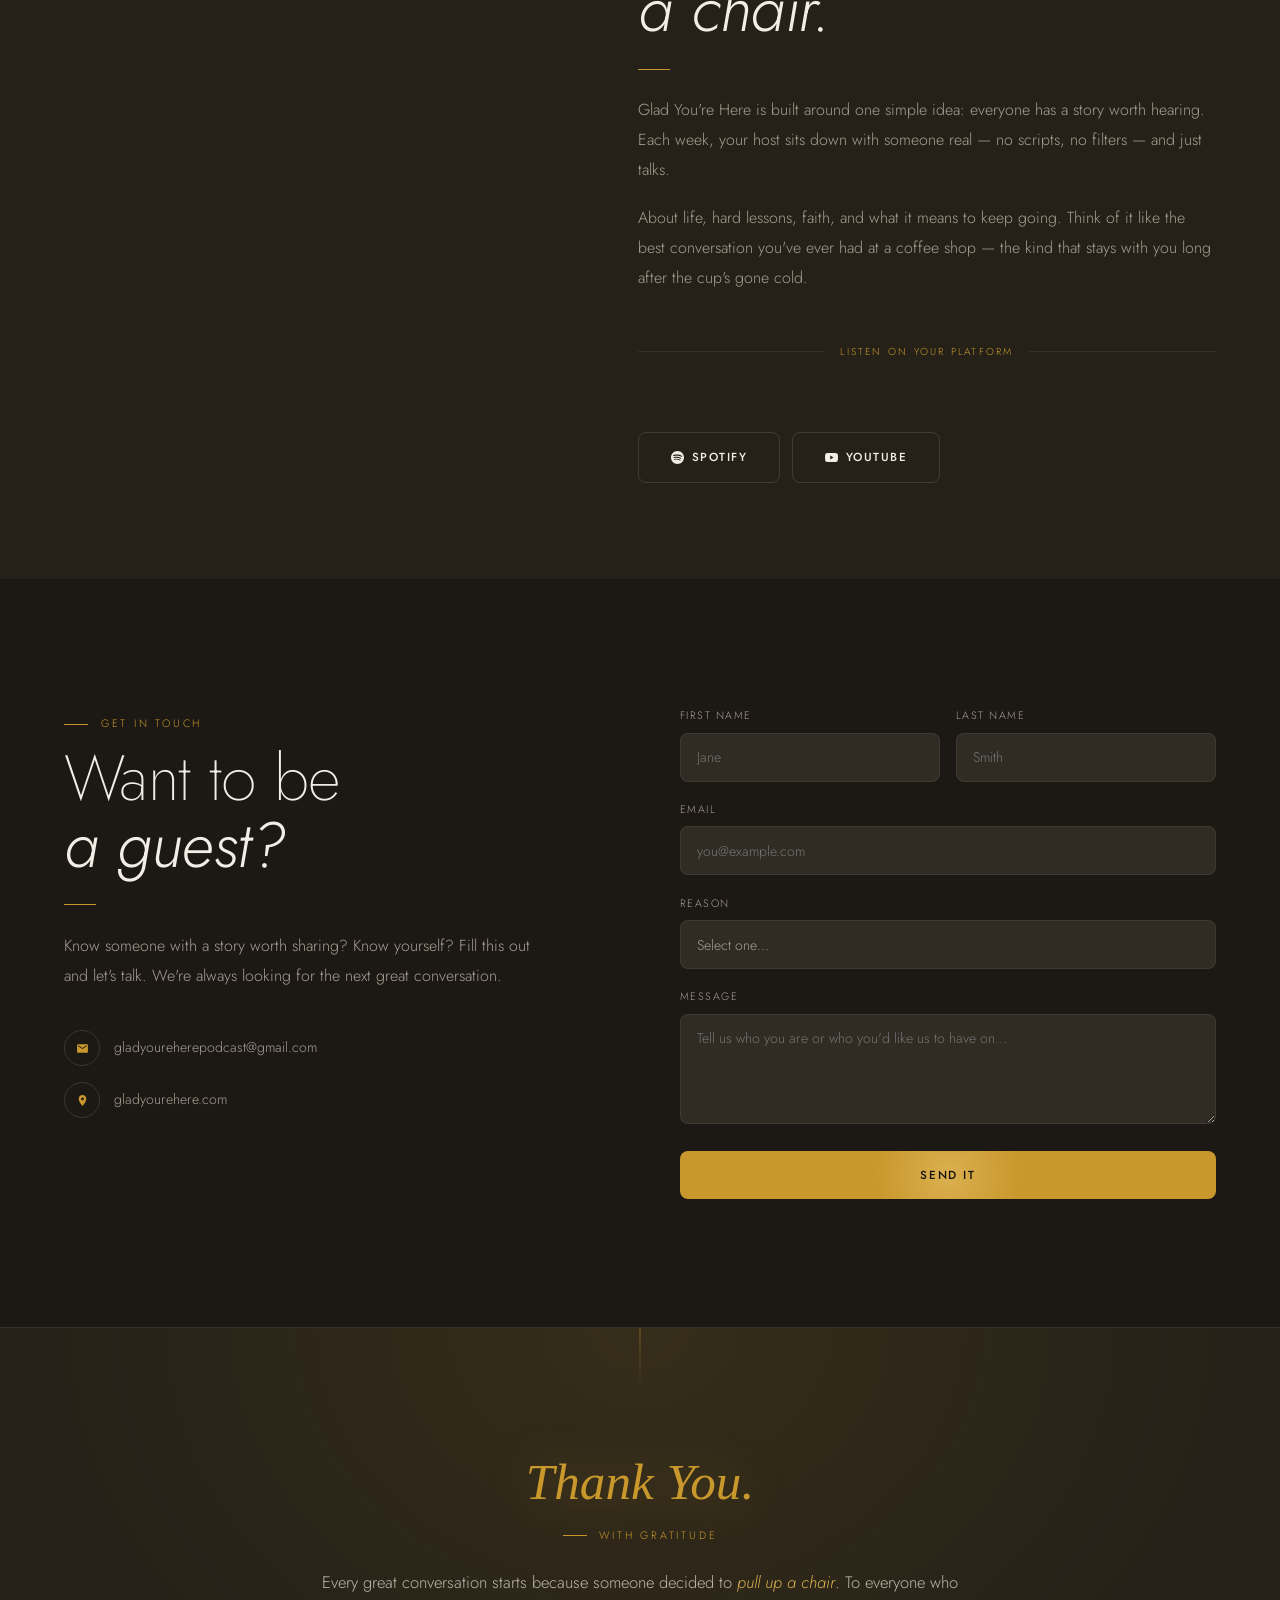
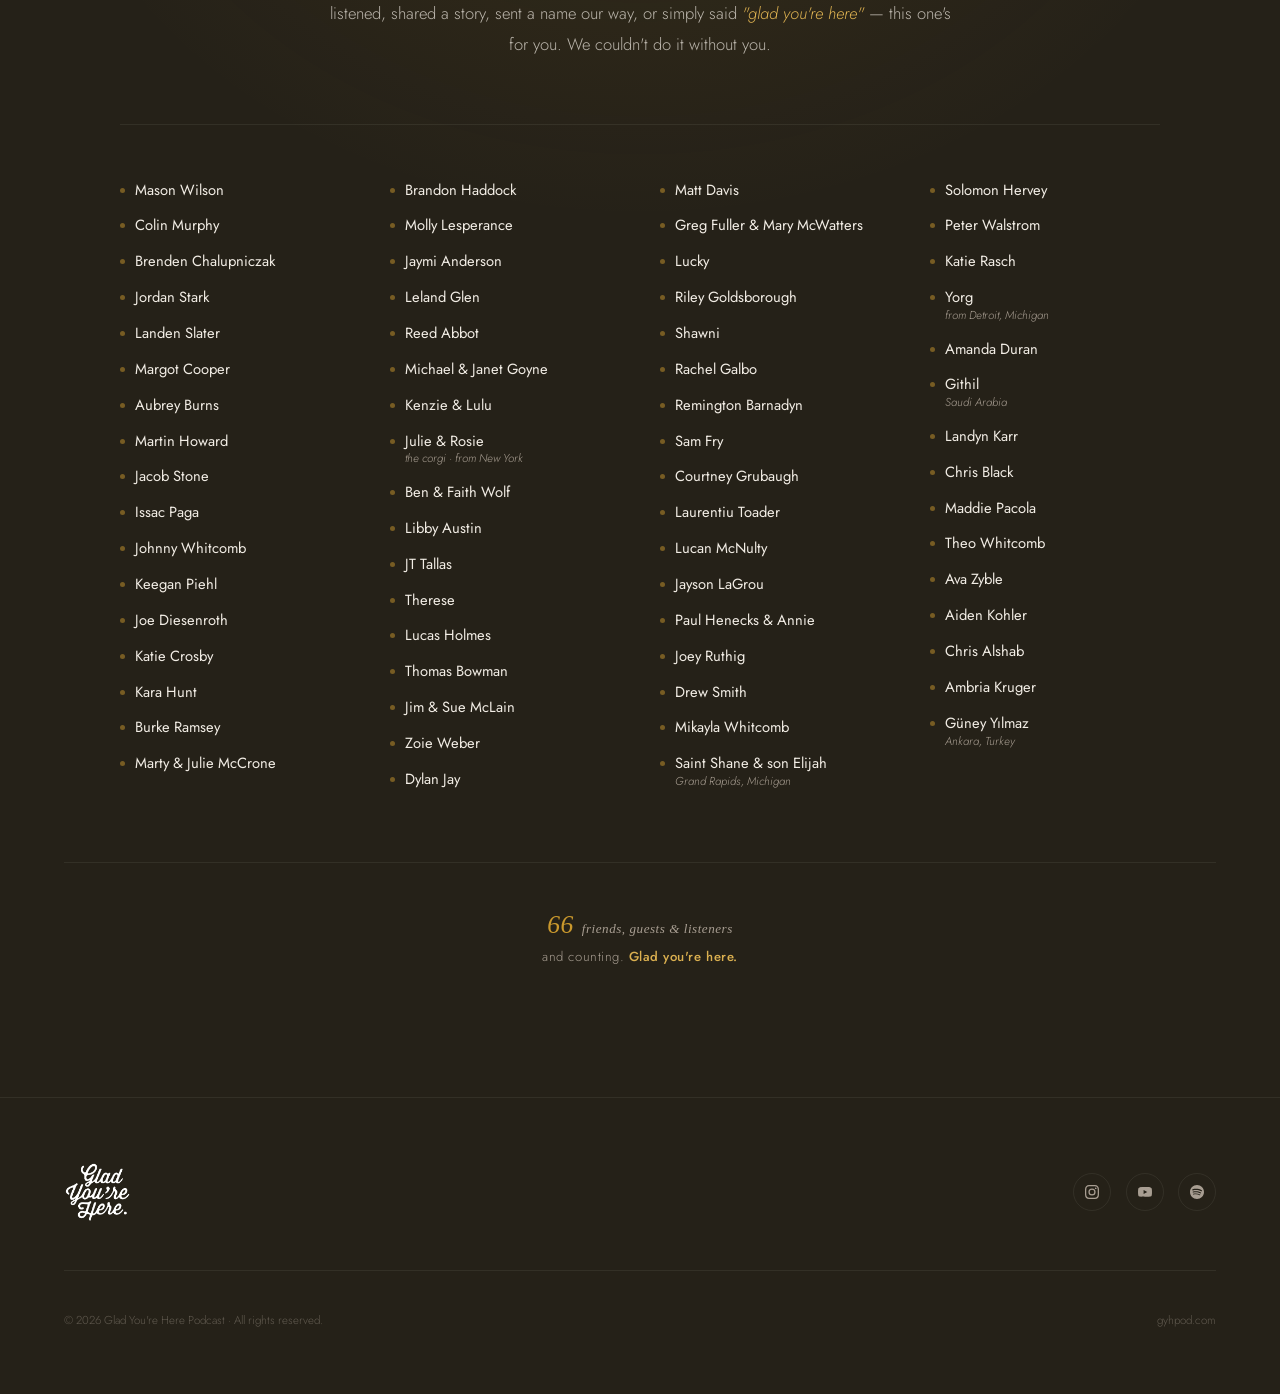
==== commit 8e26160d: "New spelling" ====
--- a/index.html
+++ b/index.html
@@ -1043,7 +1043,7 @@
       <div class="thank"><span class="thank-dot"></span><span class="thank-name">Reed Abbot</span></div>
       <div class="thank"><span class="thank-dot"></span><span class="thank-name">Michael &amp; Janet Goyne</span></div>
       <div class="thank"><span class="thank-dot"></span><span class="thank-name">Kenzie &amp; Lulu</span></div>
-      <div class="thank"><span class="thank-dot"></span><span class="thank-name">Julie &amp; Rosie<span class="thank-note">the corgi · from NY</span></span></div>
+      <div class="thank"><span class="thank-dot"></span><span class="thank-name">Julie &amp; Rosie<span class="thank-note">the corgi · from New York</span></span></div>
       <div class="thank"><span class="thank-dot"></span><span class="thank-name">Ben &amp; Faith Wolf</span></div>
       <div class="thank"><span class="thank-dot"></span><span class="thank-name">Libby Austin</span></div>
       <div class="thank"><span class="thank-dot"></span><span class="thank-name">JT Tallas</span></div>
@@ -1069,11 +1069,11 @@
       <div class="thank"><span class="thank-dot"></span><span class="thank-name">Joey Ruthig</span></div>
       <div class="thank"><span class="thank-dot"></span><span class="thank-name">Drew Smith</span></div>
       <div class="thank"><span class="thank-dot"></span><span class="thank-name">Mikayla Whitcomb</span></div>
-      <div class="thank"><span class="thank-dot"></span><span class="thank-name">Saint Shane &amp; son Elijah<span class="thank-note">Grand Rapids, MI</span></span></div>
+      <div class="thank"><span class="thank-dot"></span><span class="thank-name">Saint Shane &amp; son Elijah<span class="thank-note">Grand Rapids, Michigan</span></span></div>
       <div class="thank"><span class="thank-dot"></span><span class="thank-name">Solomon Hervey</span></div>
       <div class="thank"><span class="thank-dot"></span><span class="thank-name">Peter Walstrom</span></div>
       <div class="thank"><span class="thank-dot"></span><span class="thank-name">Katie Rasch</span></div>
-      <div class="thank"><span class="thank-dot"></span><span class="thank-name">Yorg<span class="thank-note">from Detroit</span></span></div>
+      <div class="thank"><span class="thank-dot"></span><span class="thank-name">Yorg<span class="thank-note">from Detroit, Michigan</span></span></div>
       <div class="thank"><span class="thank-dot"></span><span class="thank-name">Amanda Duran</span></div>
       <div class="thank"><span class="thank-dot"></span><span class="thank-name">Githil<span class="thank-note">Saudi Arabia</span></span></div>
       <div class="thank"><span class="thank-dot"></span><span class="thank-name">Landyn Karr</span></div>
@@ -1084,7 +1084,7 @@
       <div class="thank"><span class="thank-dot"></span><span class="thank-name">Aiden Kohler</span></div>
       <div class="thank"><span class="thank-dot"></span><span class="thank-name">Chris Alshab</span></div>
       <div class="thank"><span class="thank-dot"></span><span class="thank-name">Ambria Kruger</span></div>
-      <div class="thank"><span class="thank-dot"></span><span class="thank-name">Güney Yılmaz</span></div>
+      <div class="thank"><span class="thank-dot"></span><span class="thank-name">Güney Yılmaz<span class="thank-note">Ankara, Turkey</span></span></div>
     </div>
 
     <div class="thanks-foot reveal">
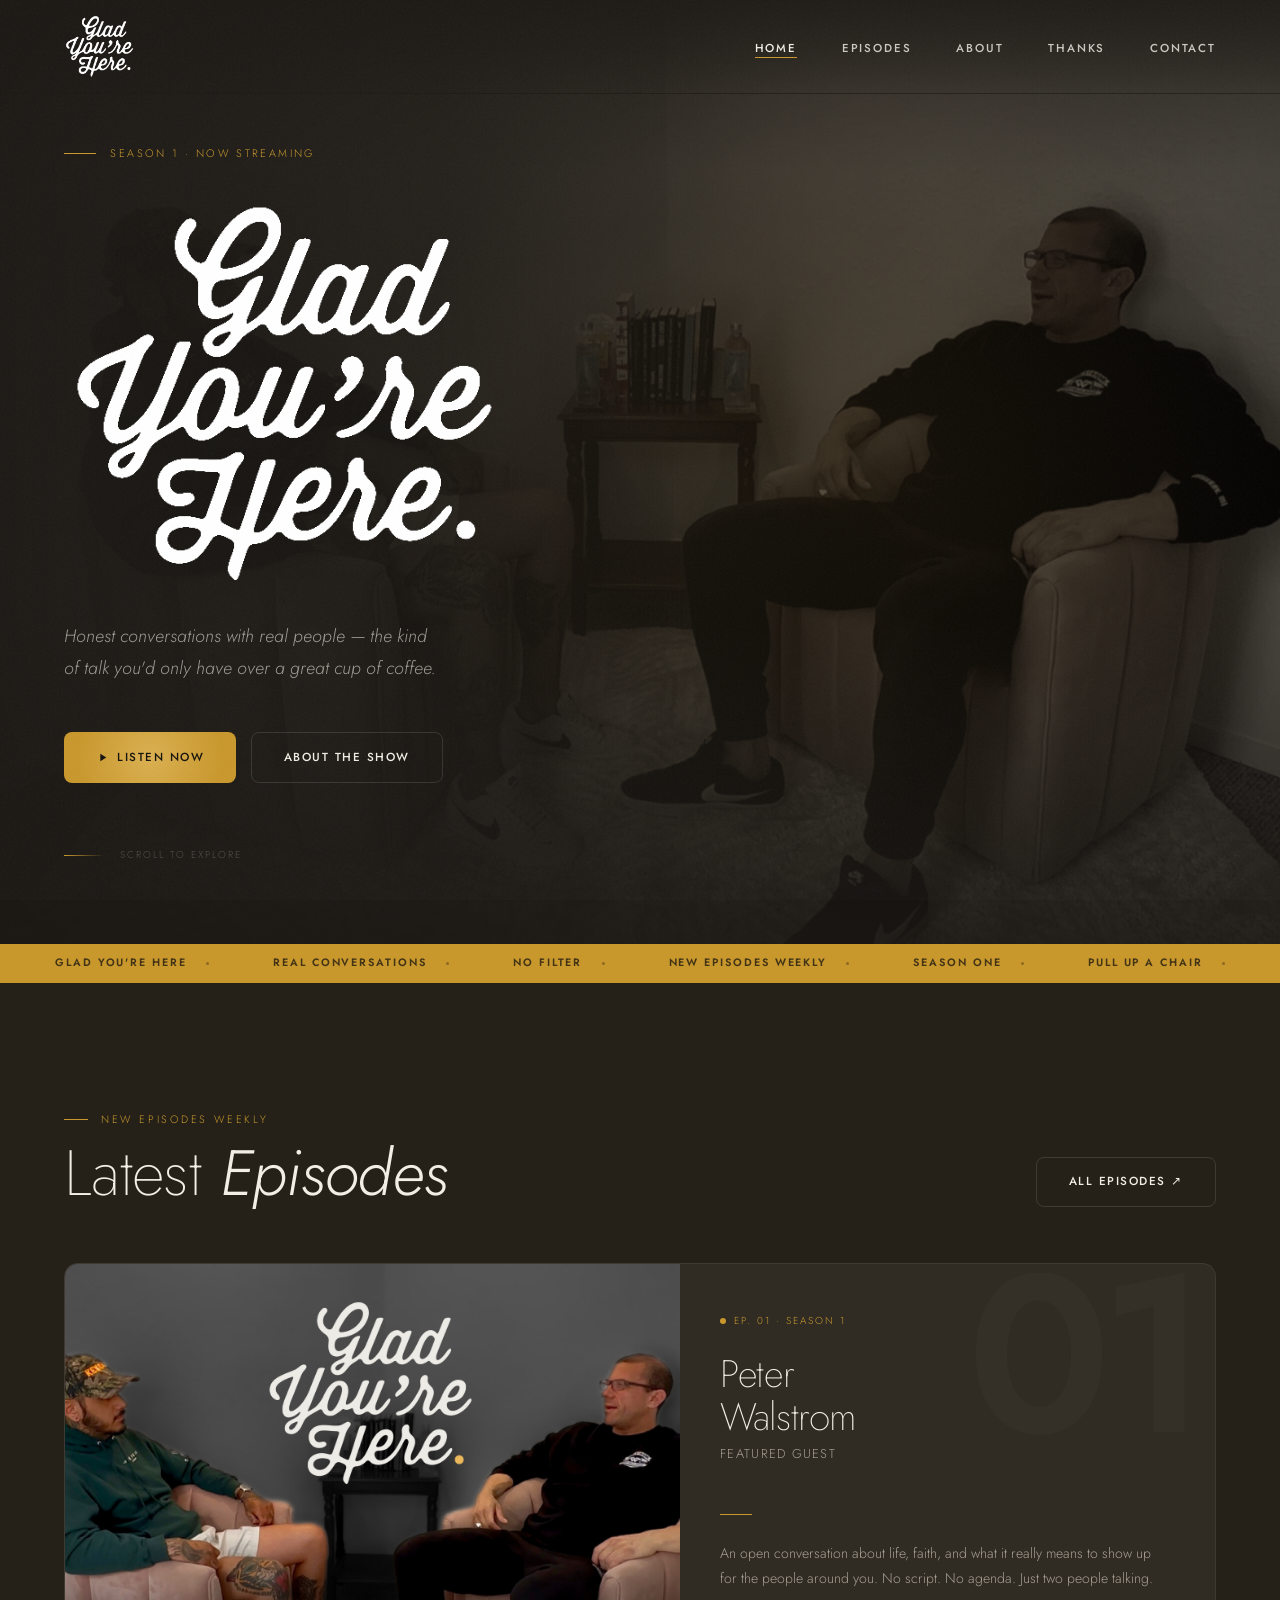
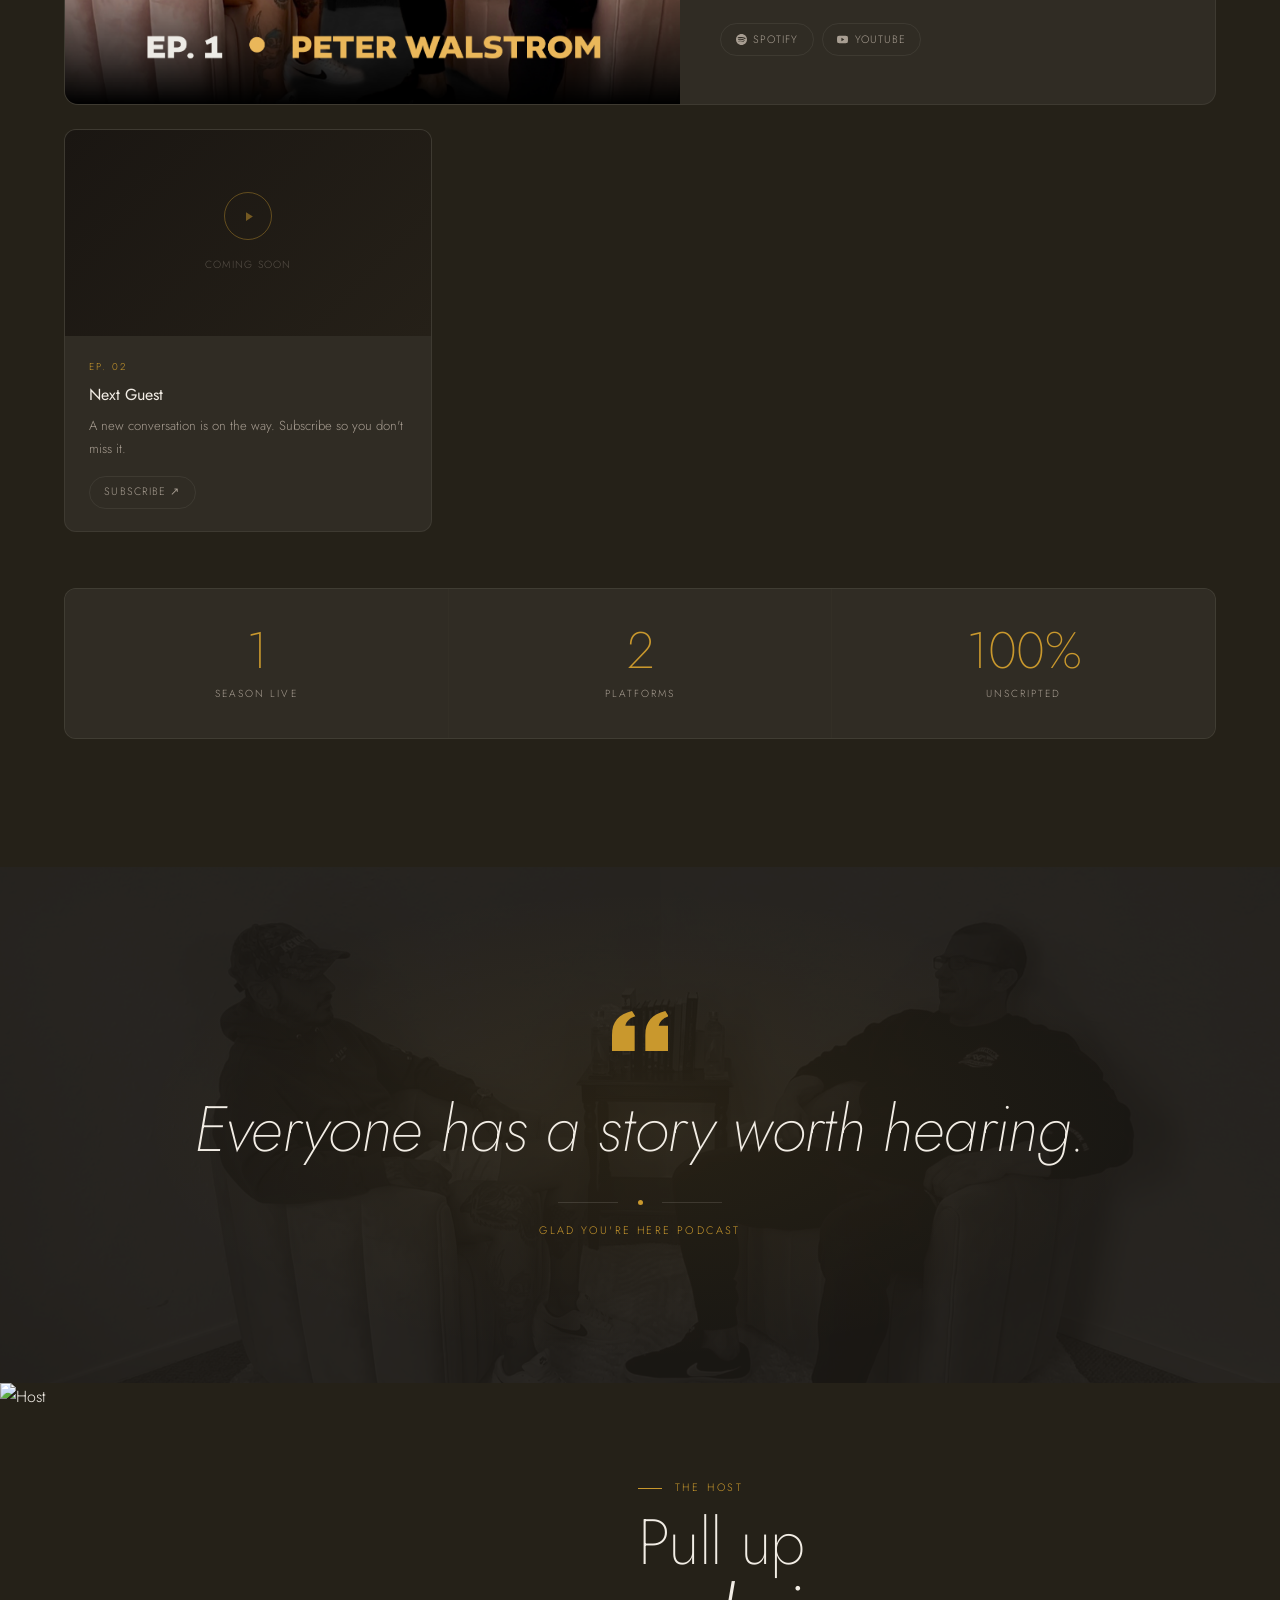
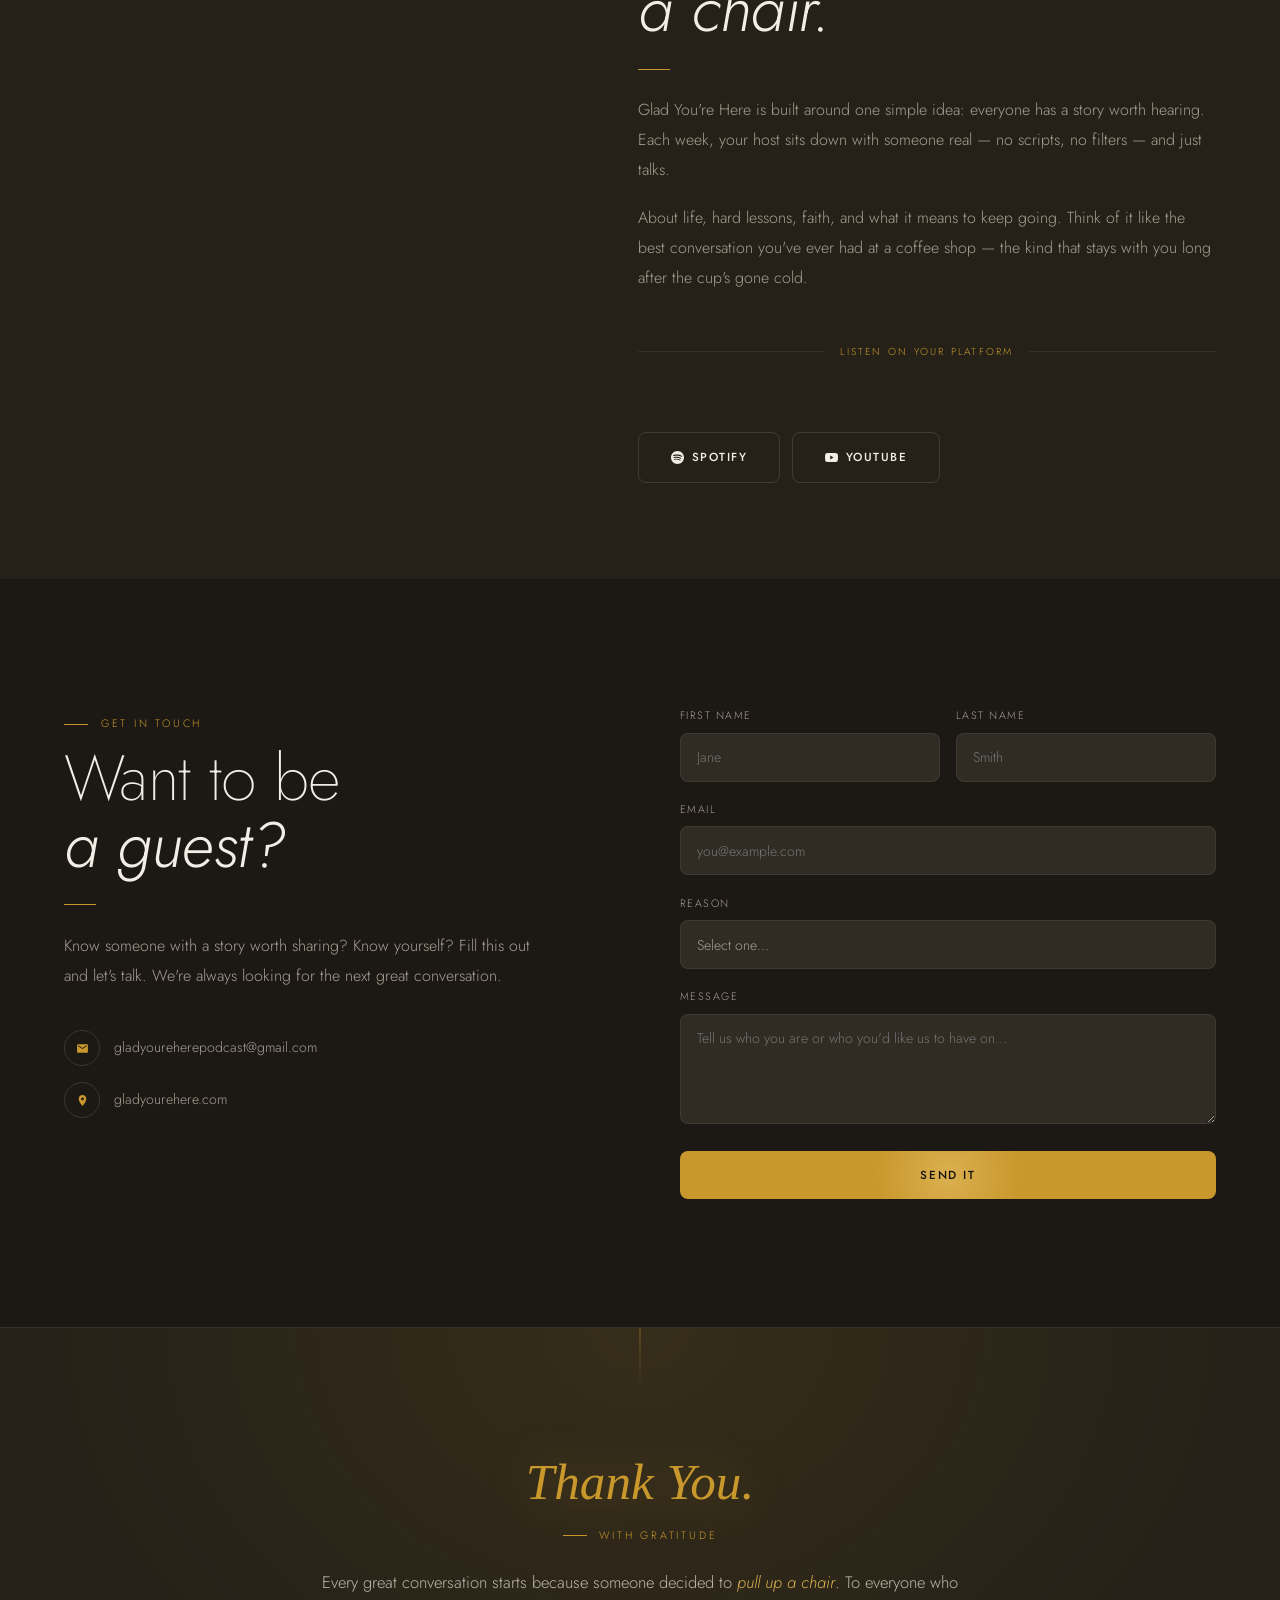
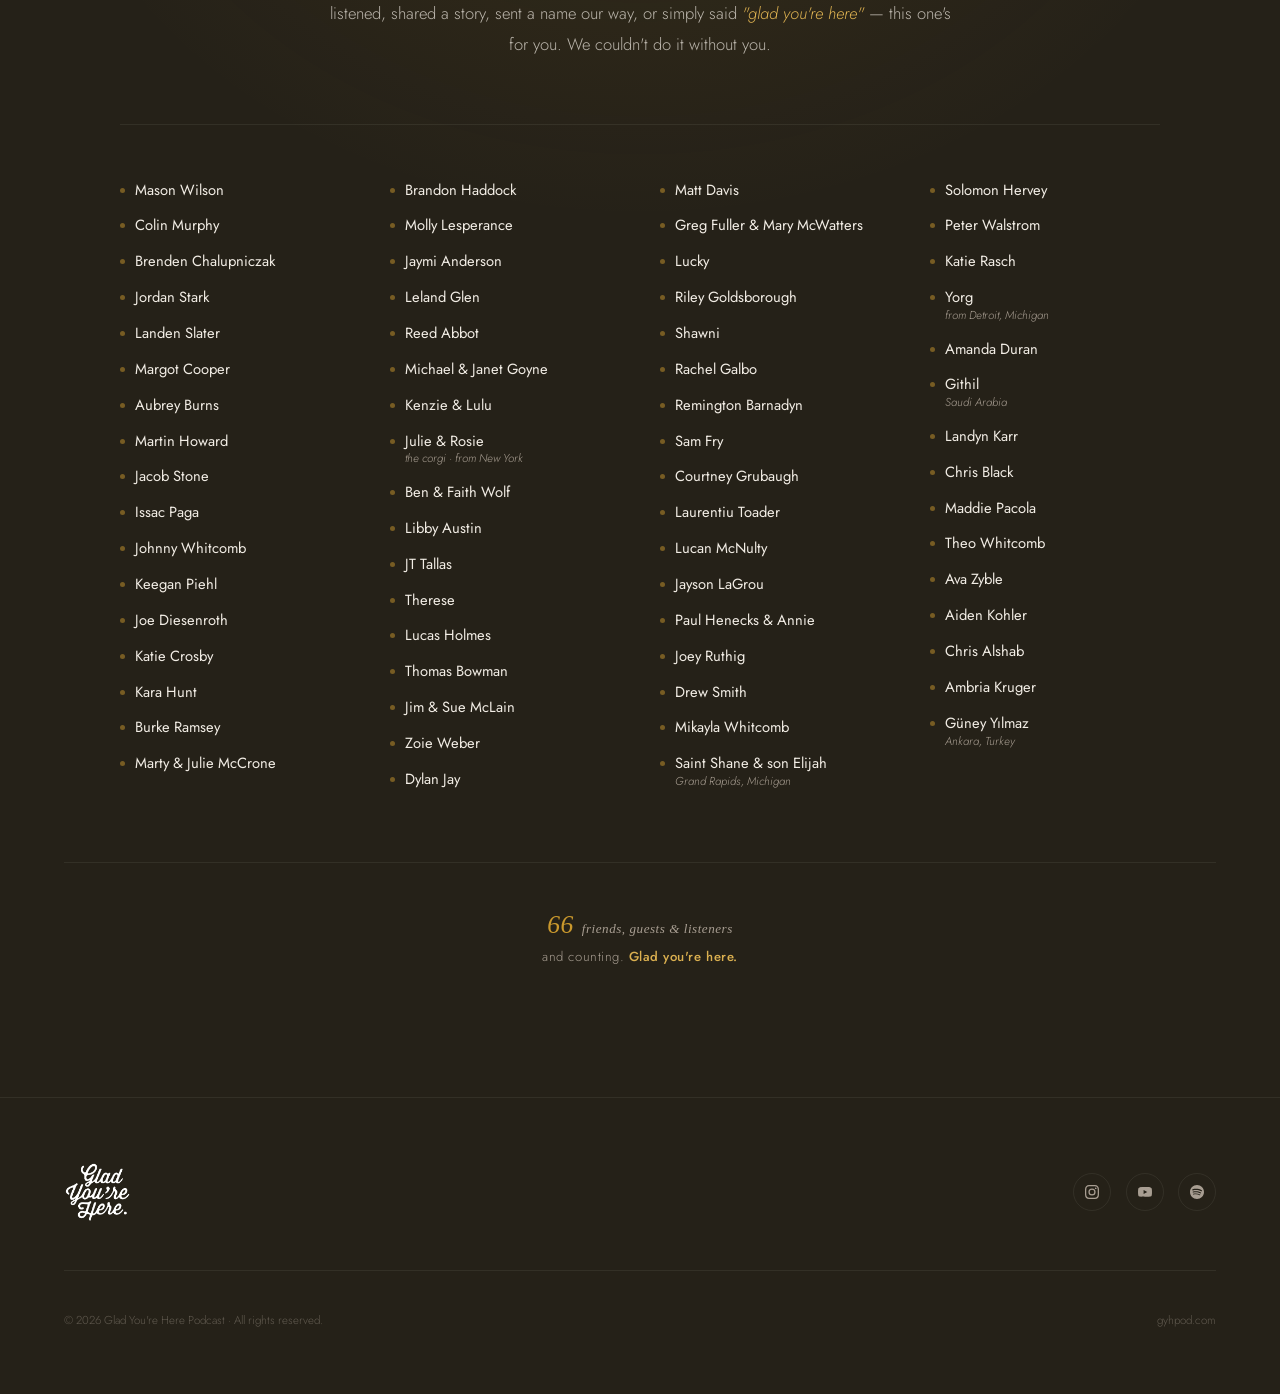
==== commit bafd52cb: "Add files via upload" ====
--- a/index.html
+++ b/index.html
@@ -972,7 +972,7 @@
         </div>
       </div>
       <div class="reveal d2">
-        <form id="guestForm" action="https://formspree.io/f/your_form_id" method="POST" onsubmit="handleForm(event)">
+        <form id="guestForm" action="https://formspree.io/f/mgojepga" method="POST" onsubmit="handleForm(event)">
           <div class="form-row">
             <div class="form-group">
               <label class="form-label">First Name</label>
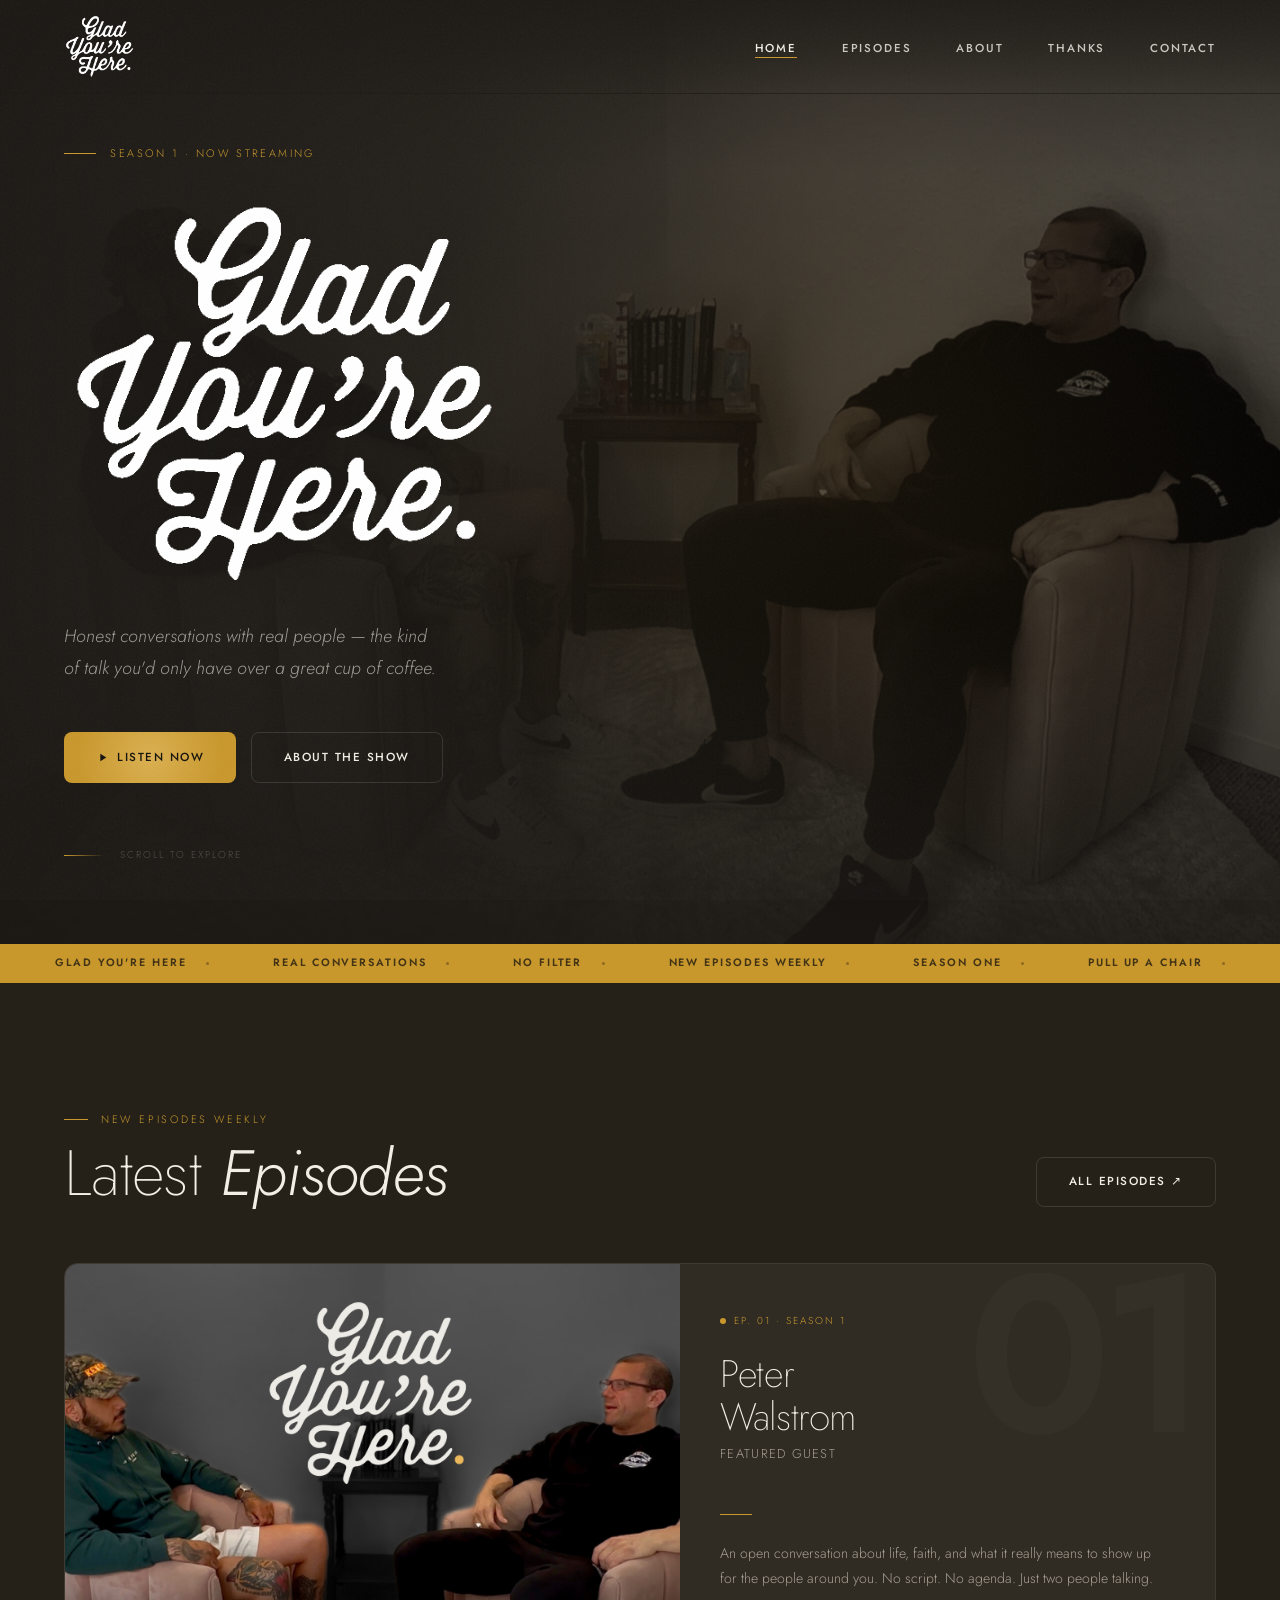
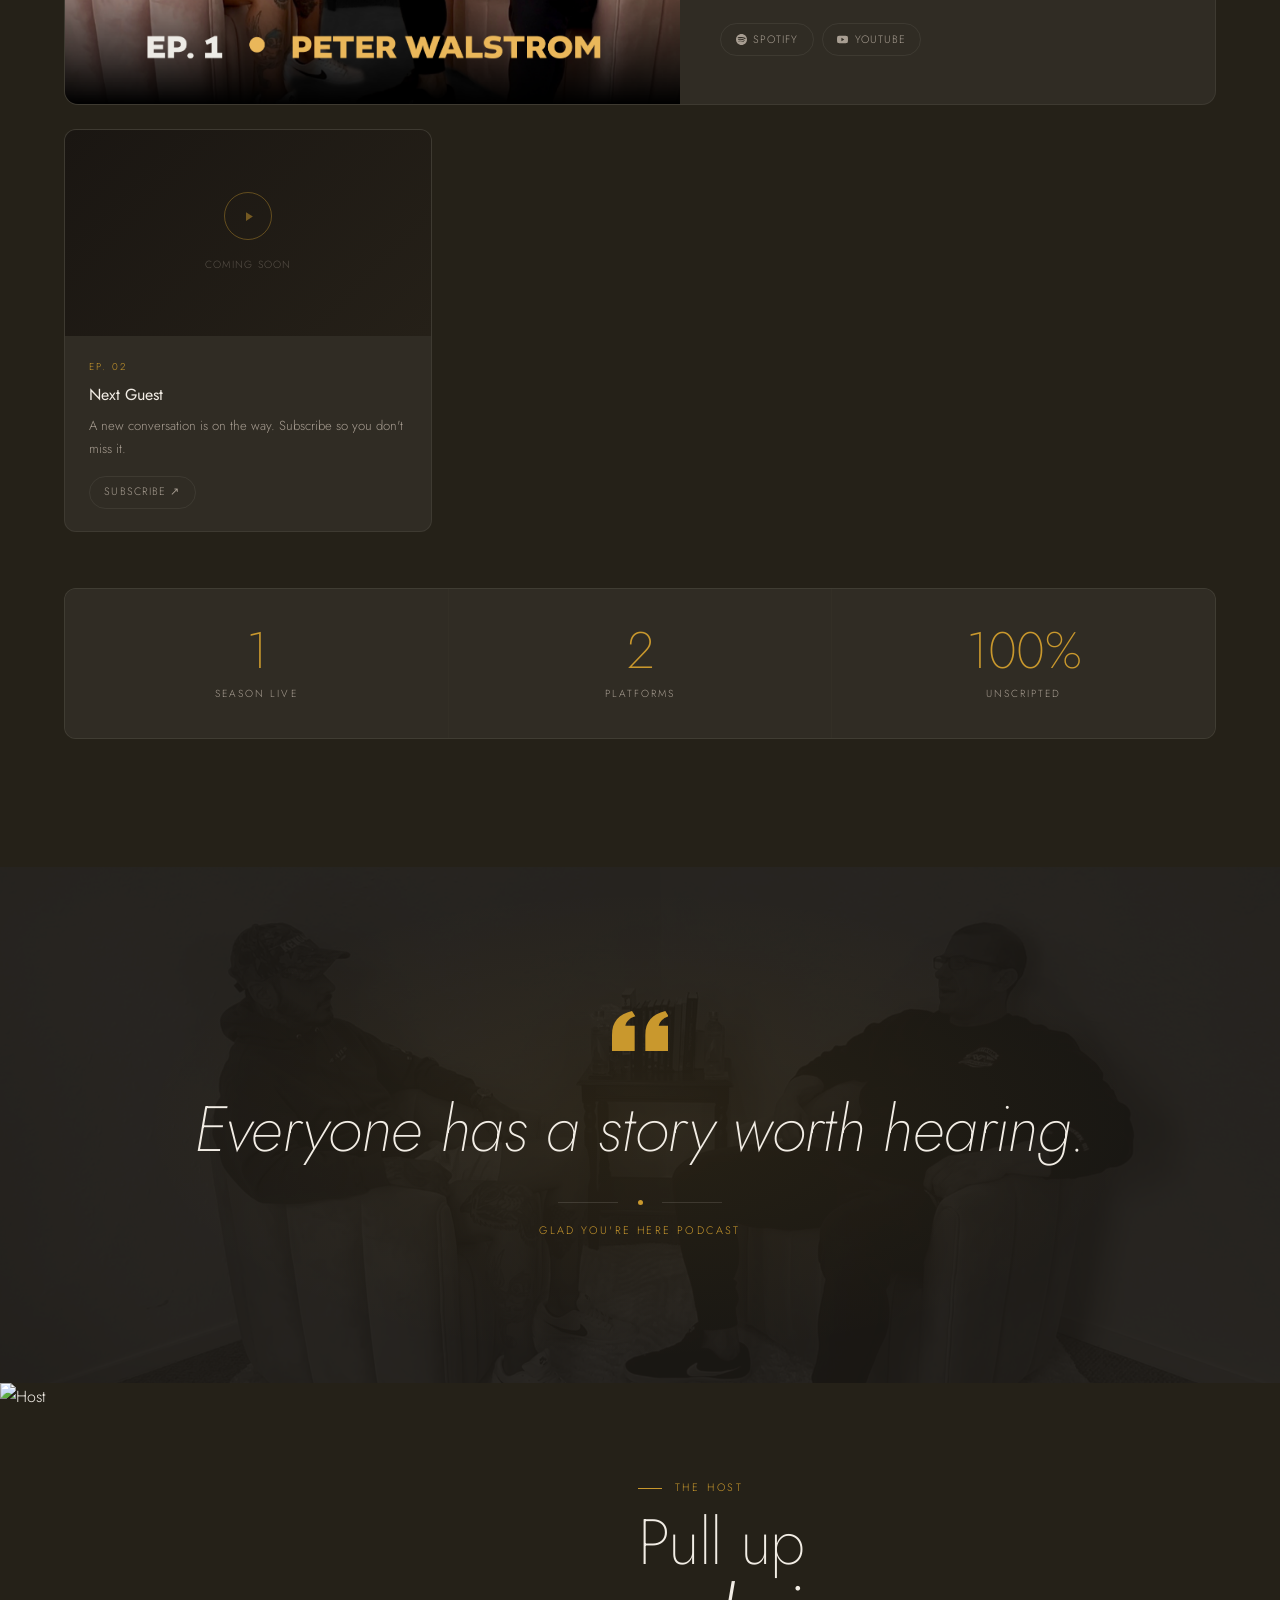
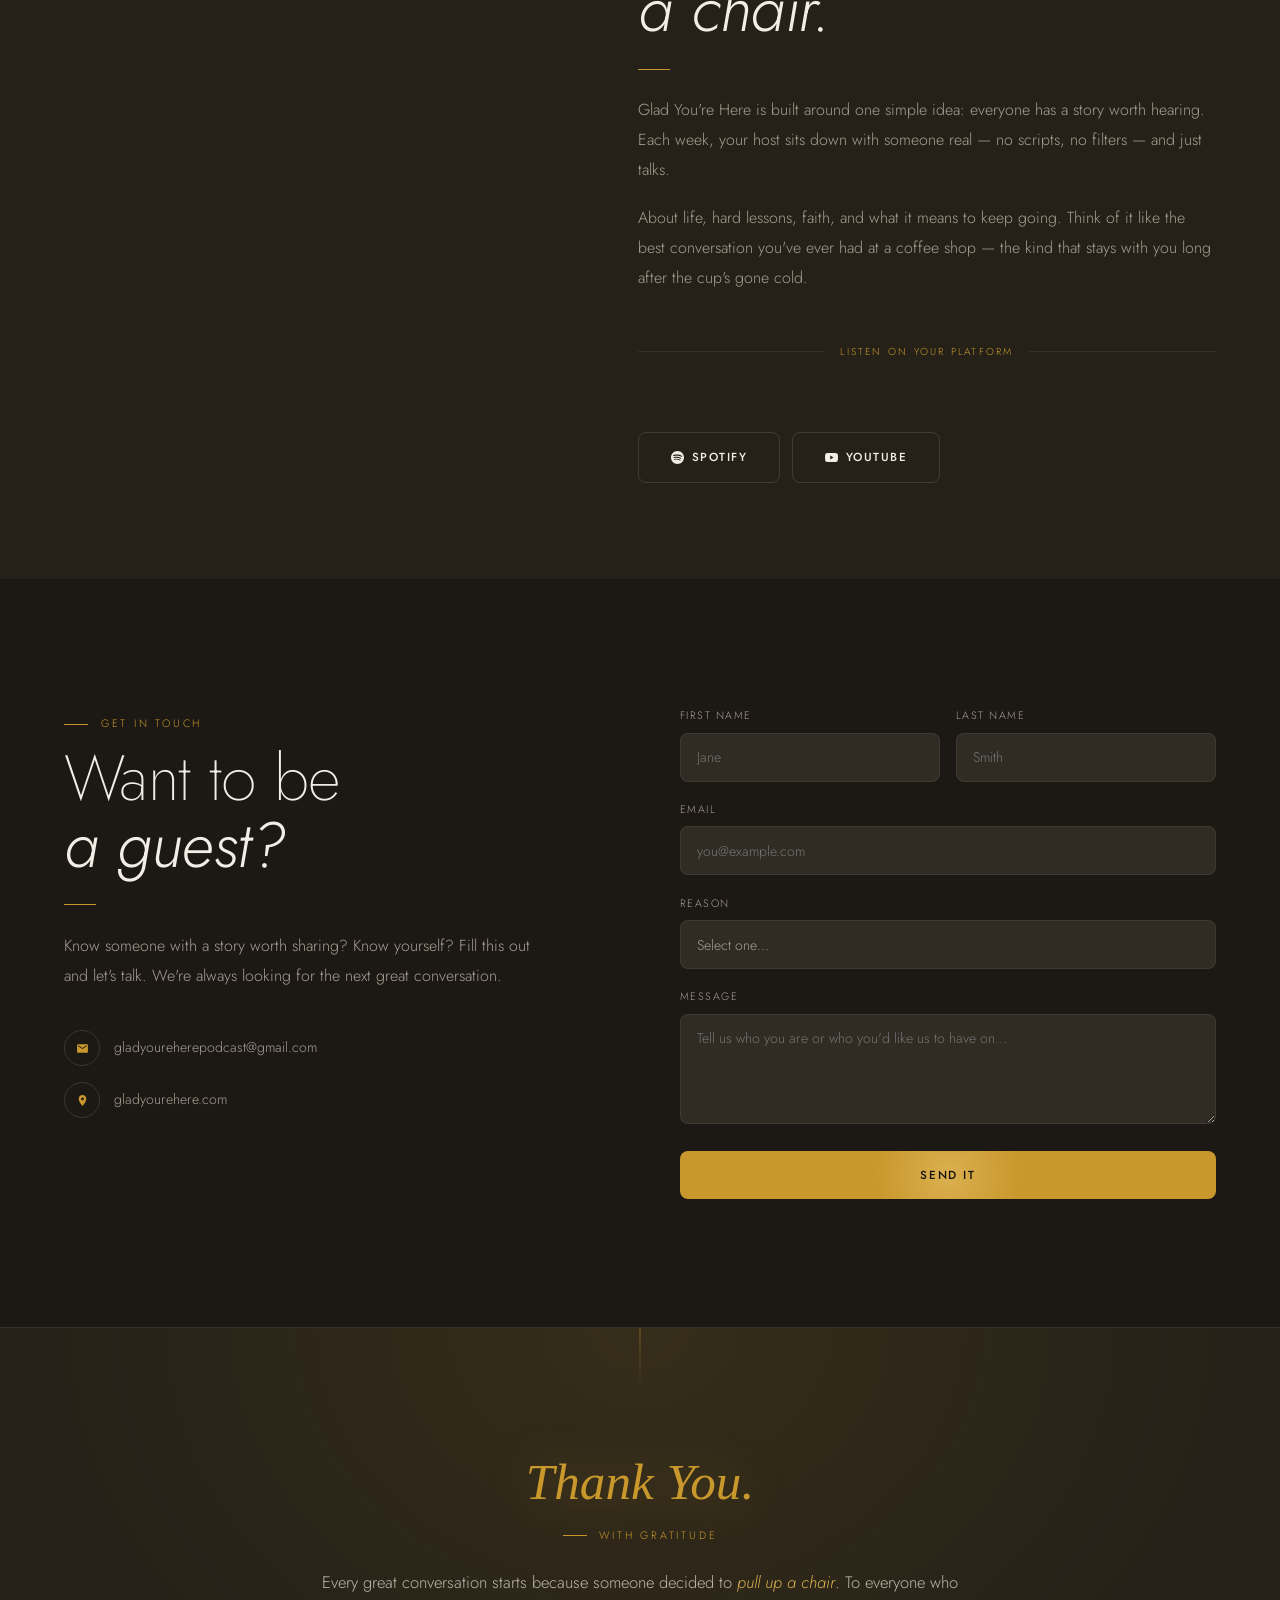
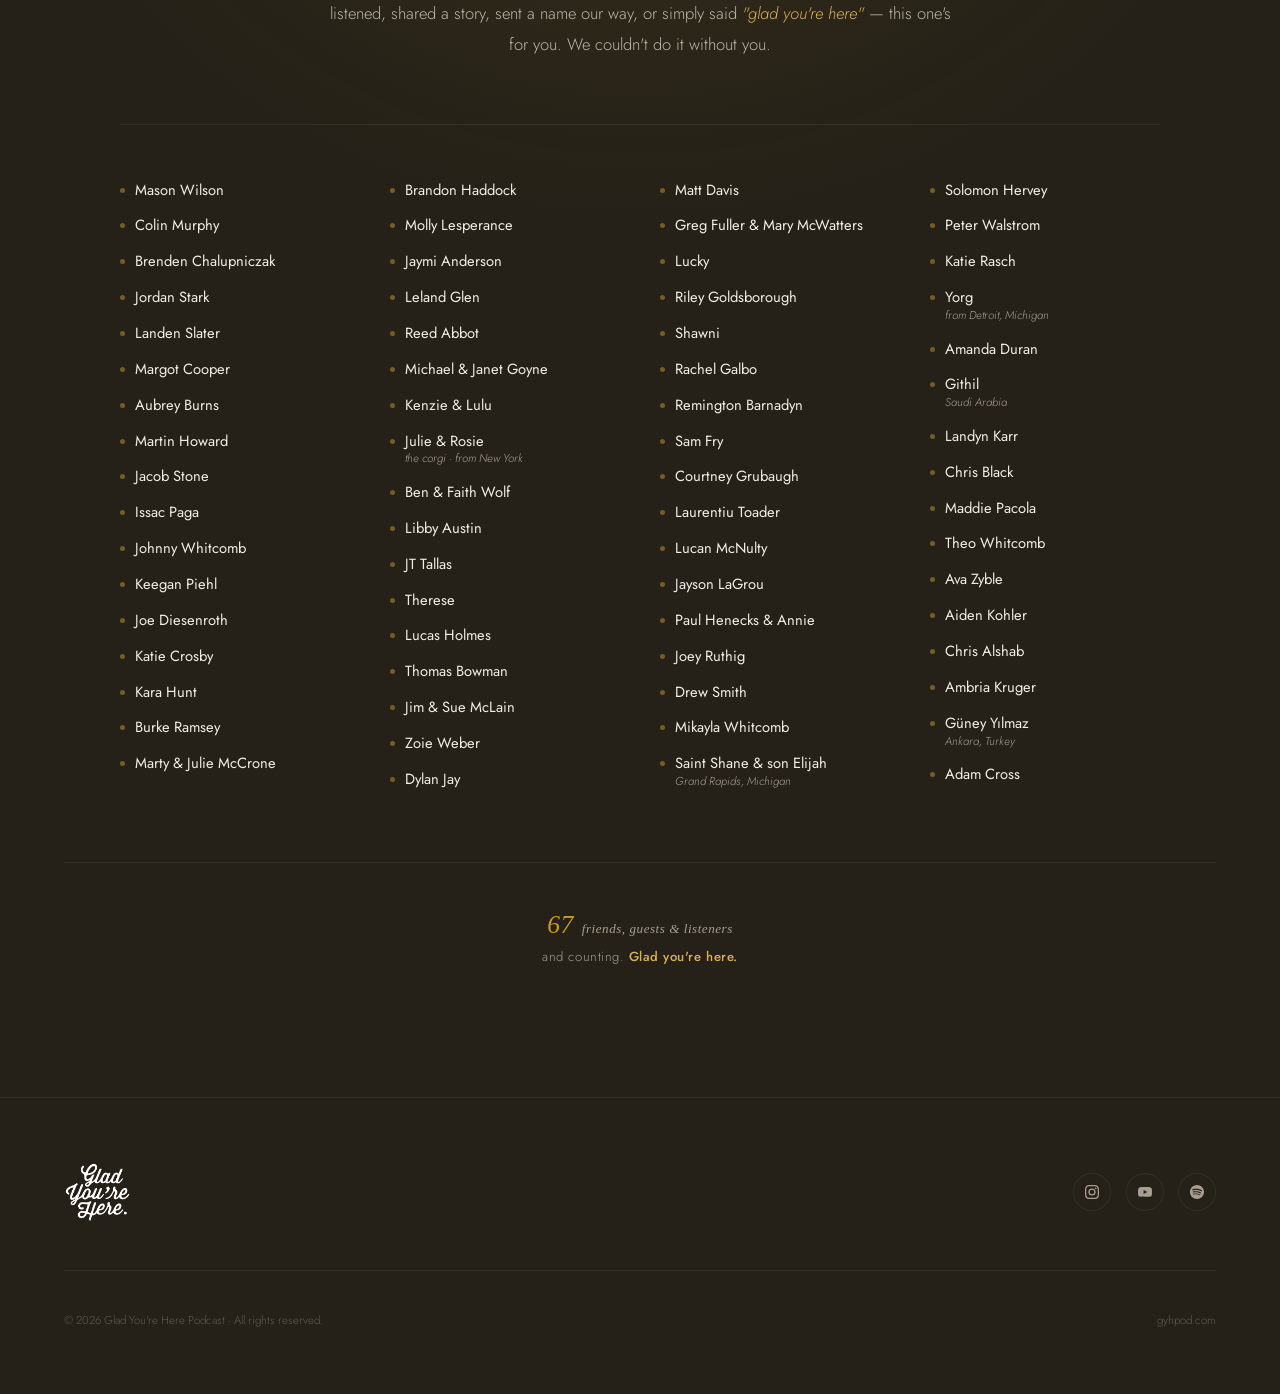
==== commit b4761efa: "Add Adam Cross to thanks section" ====
--- a/index.html
+++ b/index.html
@@ -1085,10 +1085,11 @@
       <div class="thank"><span class="thank-dot"></span><span class="thank-name">Chris Alshab</span></div>
       <div class="thank"><span class="thank-dot"></span><span class="thank-name">Ambria Kruger</span></div>
       <div class="thank"><span class="thank-dot"></span><span class="thank-name">Güney Yılmaz<span class="thank-note">Ankara, Turkey</span></span></div>
+      <div class="thank"><span class="thank-dot"></span><span class="thank-name">Adam Cross</span></div>
     </div>
 
     <div class="thanks-foot reveal">
-      <span class="thanks-count"><b>66</b> friends, guests &amp; listeners</span><br>
+      <span class="thanks-count"><b>67</b> friends, guests &amp; listeners</span><br>
       and counting. <strong>Glad you're here.</strong>
     </div>
   </section>
@@ -1221,12 +1222,6 @@
       const btn = document.getElementById('guestBtn');
       const msg = document.getElementById('form-msg');
       msg.style.display = 'none';
-      if (form.action.includes('your_form_id')) {
-        msg.style.display = 'block';
-        msg.style.color = 'var(--gold)';
-        msg.textContent = 'Form not connected yet — add your Formspree ID to start receiving messages.';
-        return;
-      }
       btn.disabled = true; btn.textContent = 'Sending…';
       try {
         const res = await fetch(form.action, {
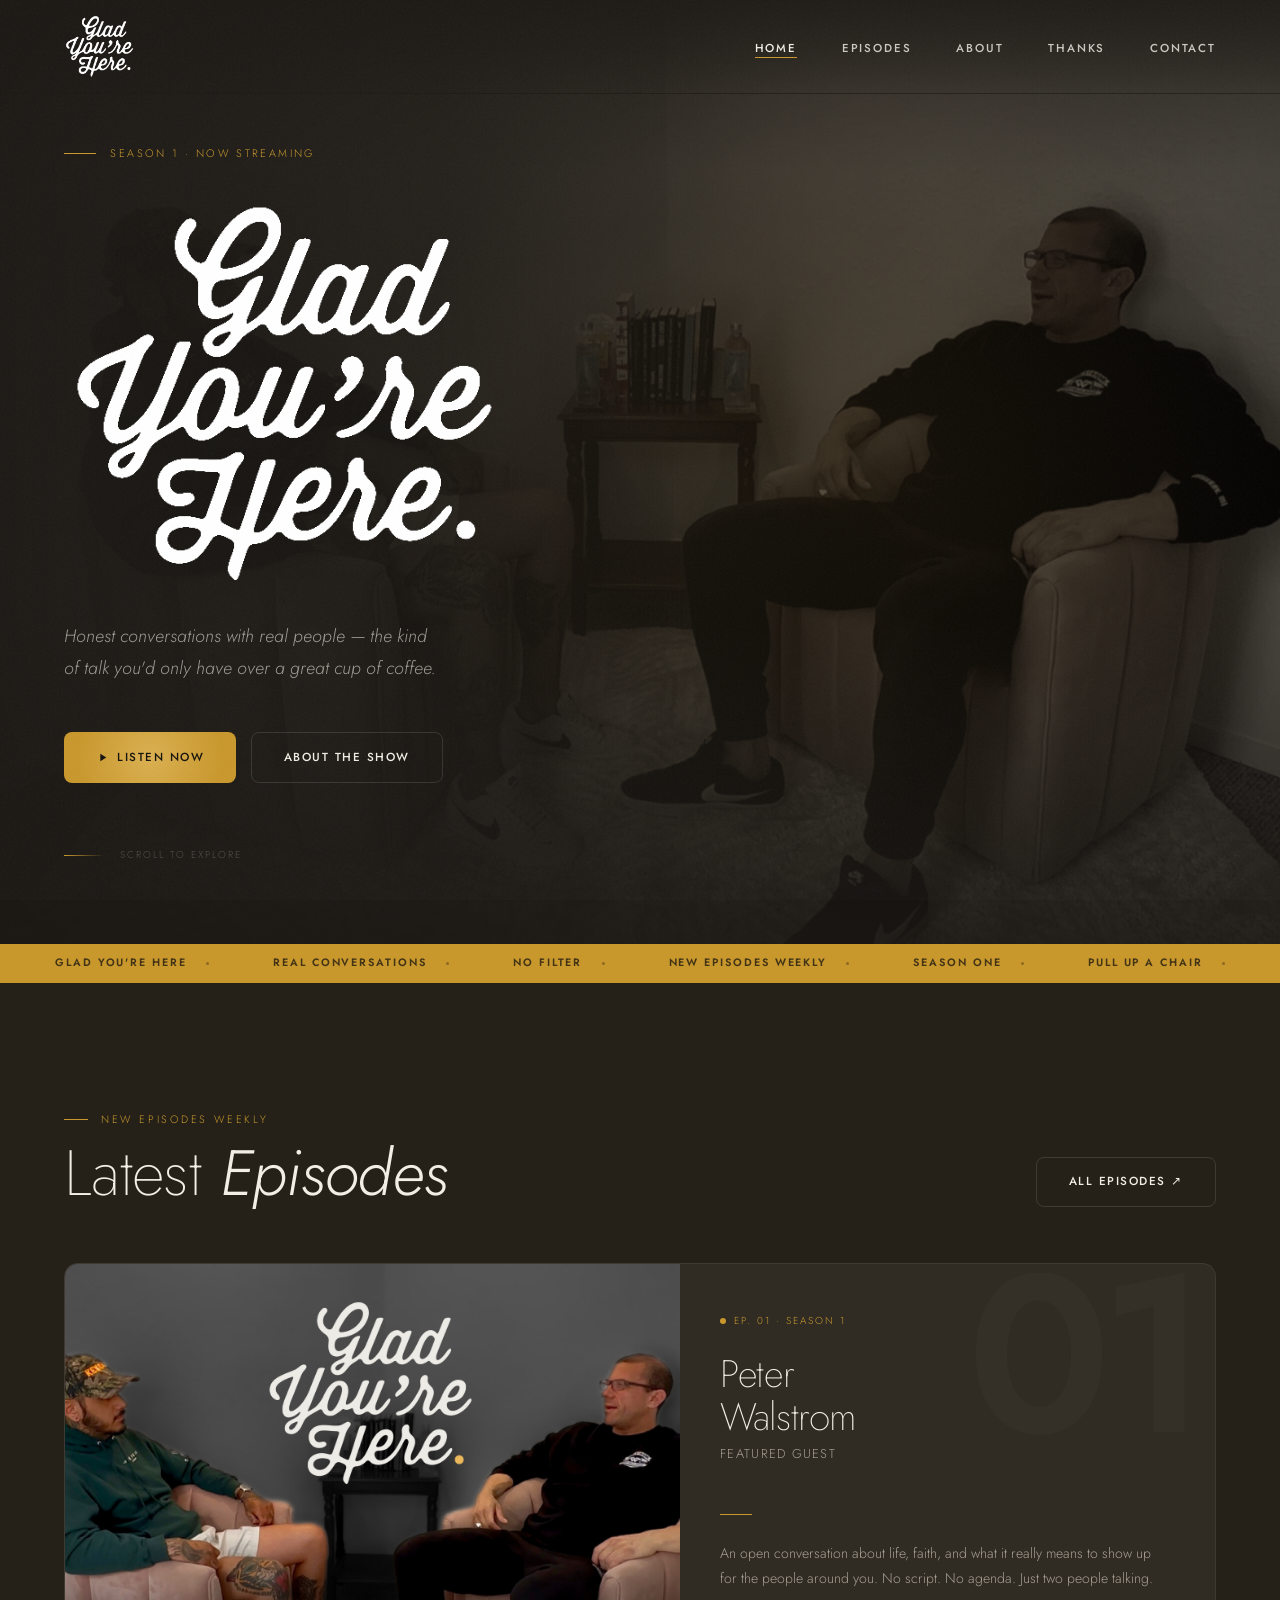
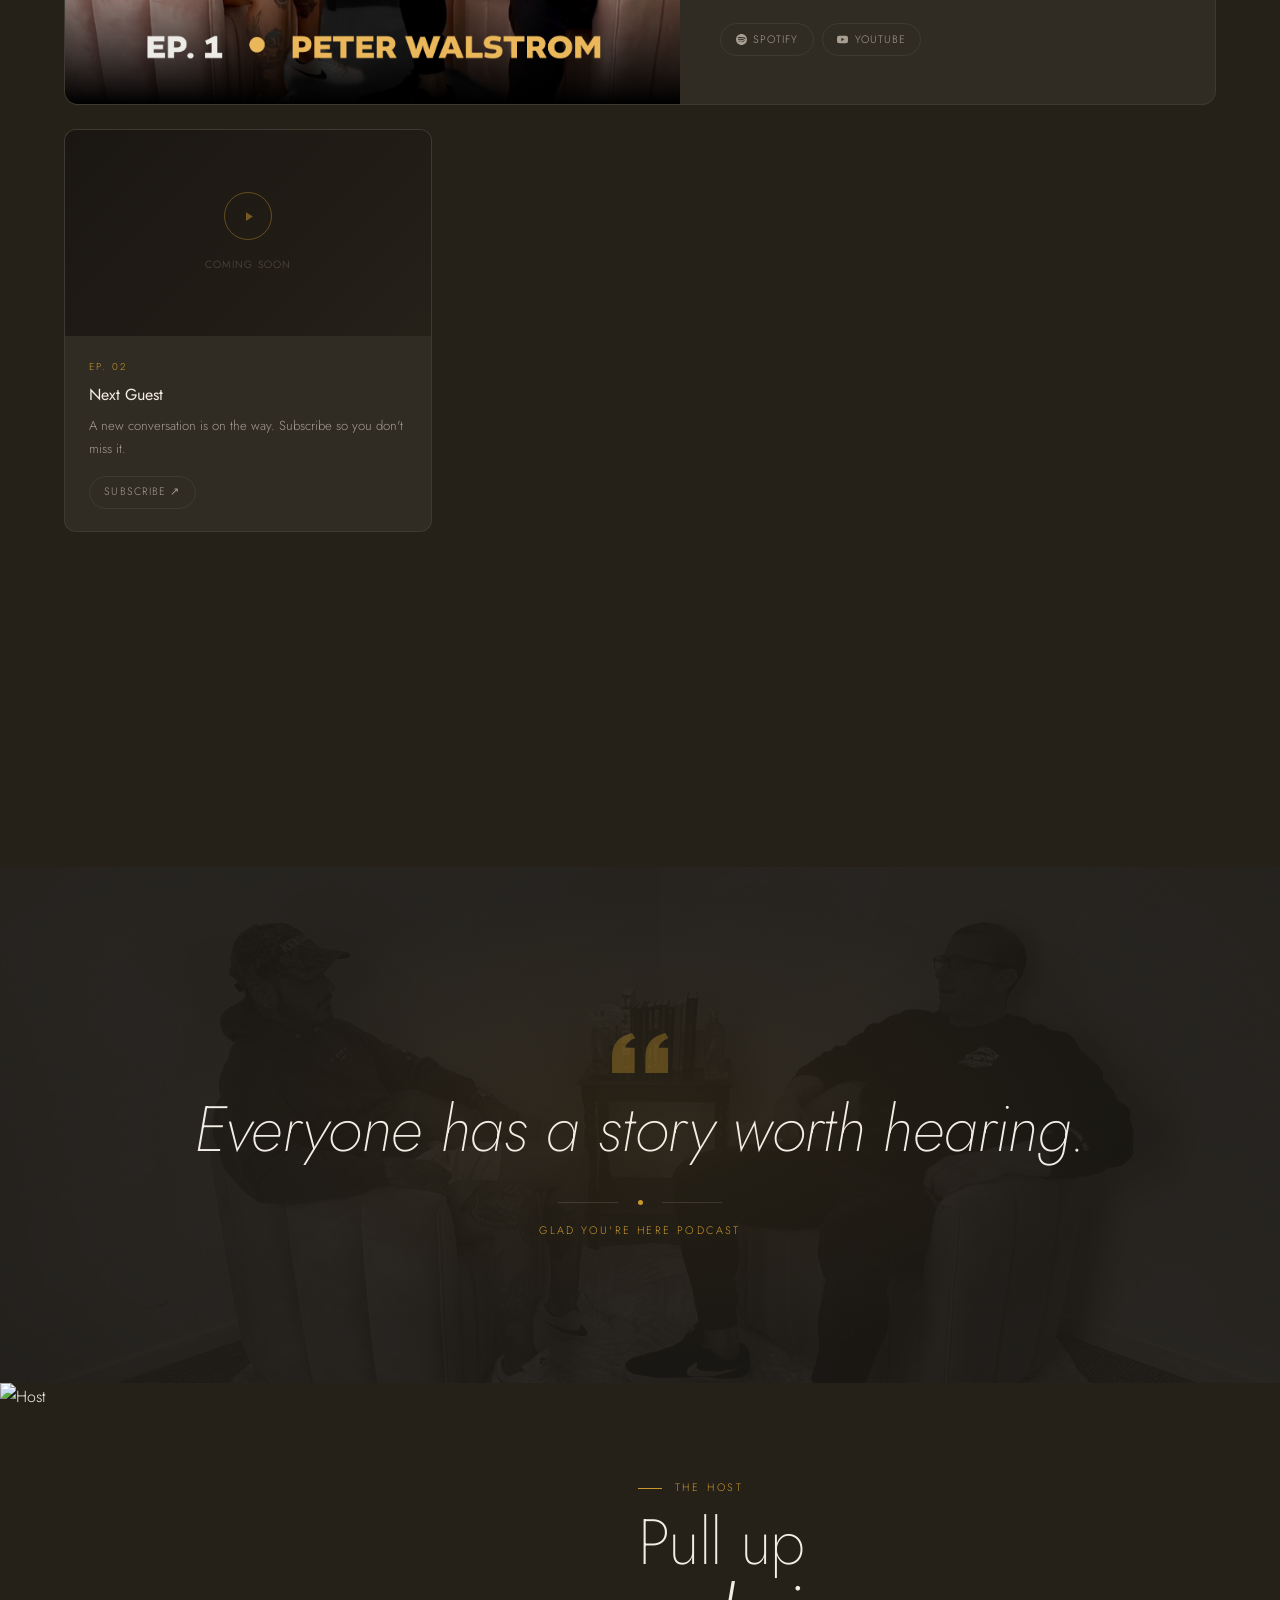
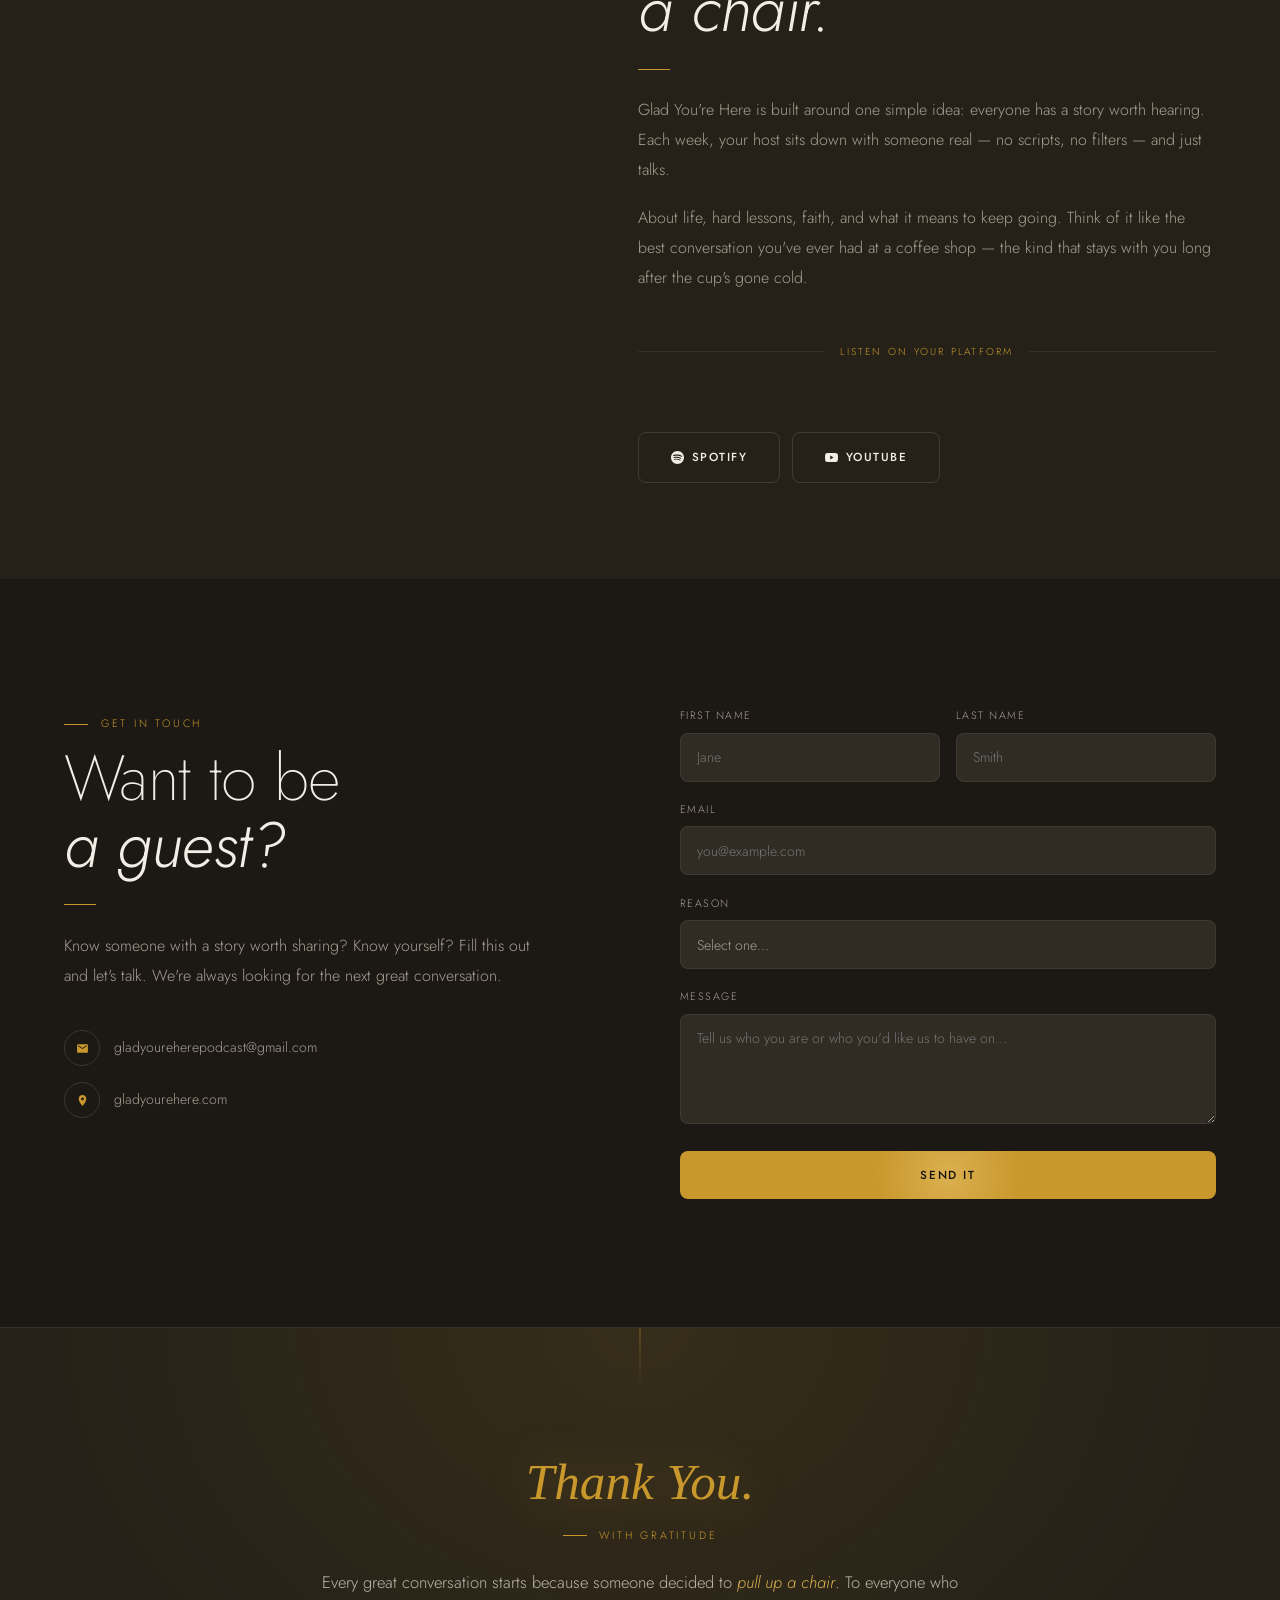
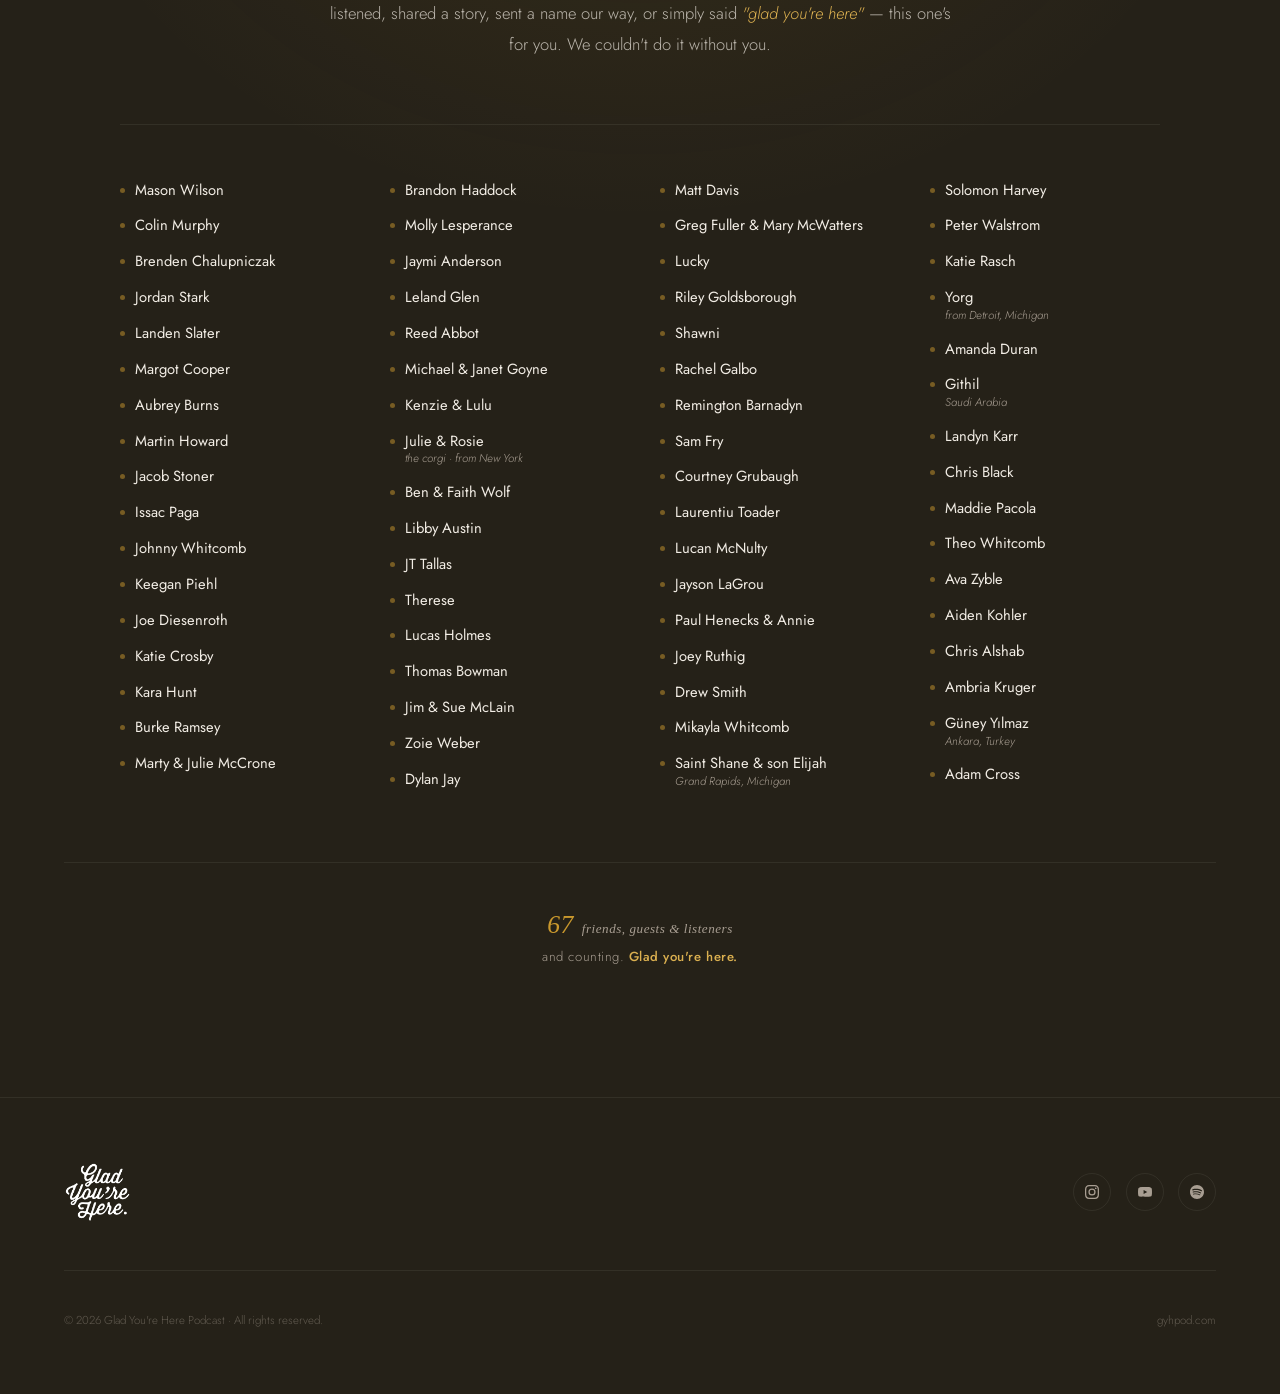
==== commit 208aafb9: "Update thanks section names" ====
--- a/index.html
+++ b/index.html
@@ -1027,7 +1027,7 @@
       <div class="thank"><span class="thank-dot"></span><span class="thank-name">Margot Cooper</span></div>
       <div class="thank"><span class="thank-dot"></span><span class="thank-name">Aubrey Burns</span></div>
       <div class="thank"><span class="thank-dot"></span><span class="thank-name">Martin Howard</span></div>
-      <div class="thank"><span class="thank-dot"></span><span class="thank-name">Jacob Stone</span></div>
+      <div class="thank"><span class="thank-dot"></span><span class="thank-name">Jacob Stoner</span></div>
       <div class="thank"><span class="thank-dot"></span><span class="thank-name">Issac Paga</span></div>
       <div class="thank"><span class="thank-dot"></span><span class="thank-name">Johnny Whitcomb</span></div>
       <div class="thank"><span class="thank-dot"></span><span class="thank-name">Keegan Piehl</span></div>
@@ -1070,7 +1070,7 @@
       <div class="thank"><span class="thank-dot"></span><span class="thank-name">Drew Smith</span></div>
       <div class="thank"><span class="thank-dot"></span><span class="thank-name">Mikayla Whitcomb</span></div>
       <div class="thank"><span class="thank-dot"></span><span class="thank-name">Saint Shane &amp; son Elijah<span class="thank-note">Grand Rapids, Michigan</span></span></div>
-      <div class="thank"><span class="thank-dot"></span><span class="thank-name">Solomon Hervey</span></div>
+      <div class="thank"><span class="thank-dot"></span><span class="thank-name">Solomon Harvey</span></div>
       <div class="thank"><span class="thank-dot"></span><span class="thank-name">Peter Walstrom</span></div>
       <div class="thank"><span class="thank-dot"></span><span class="thank-name">Katie Rasch</span></div>
       <div class="thank"><span class="thank-dot"></span><span class="thank-name">Yorg<span class="thank-note">from Detroit, Michigan</span></span></div>
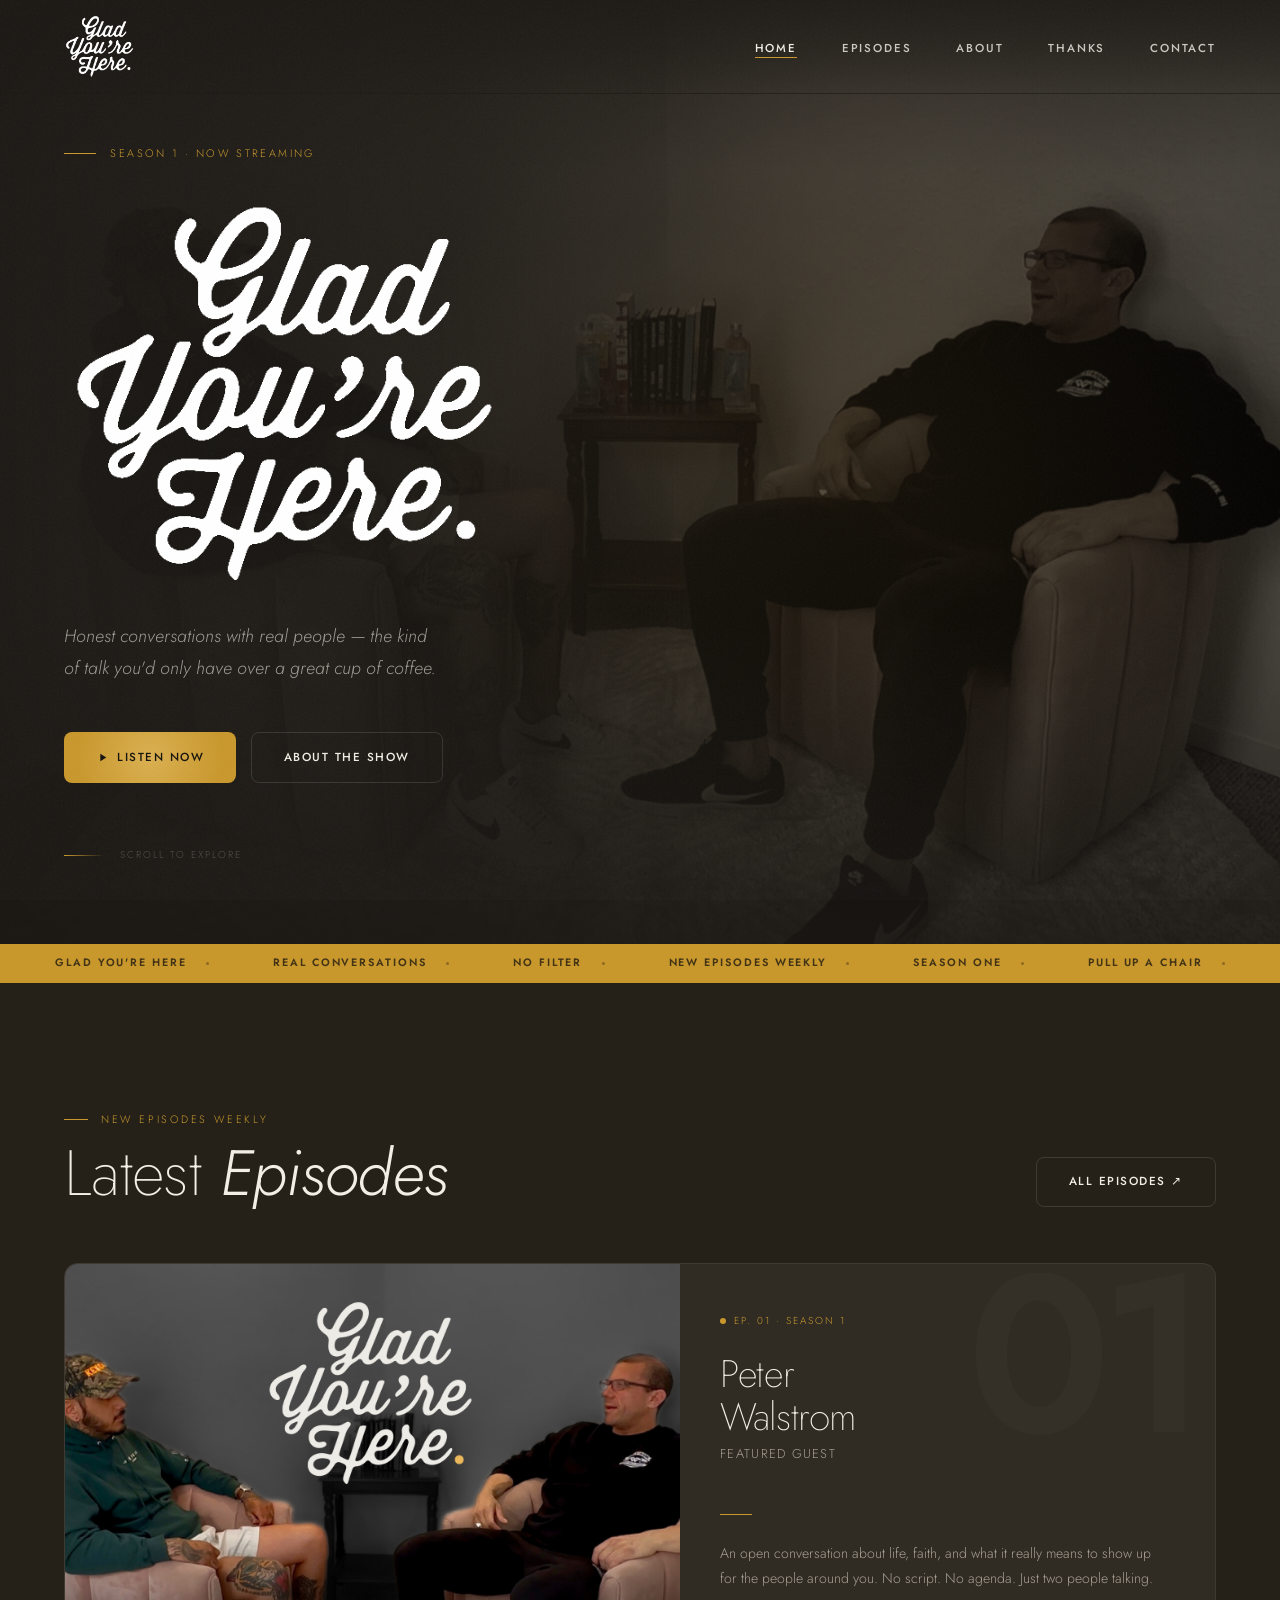
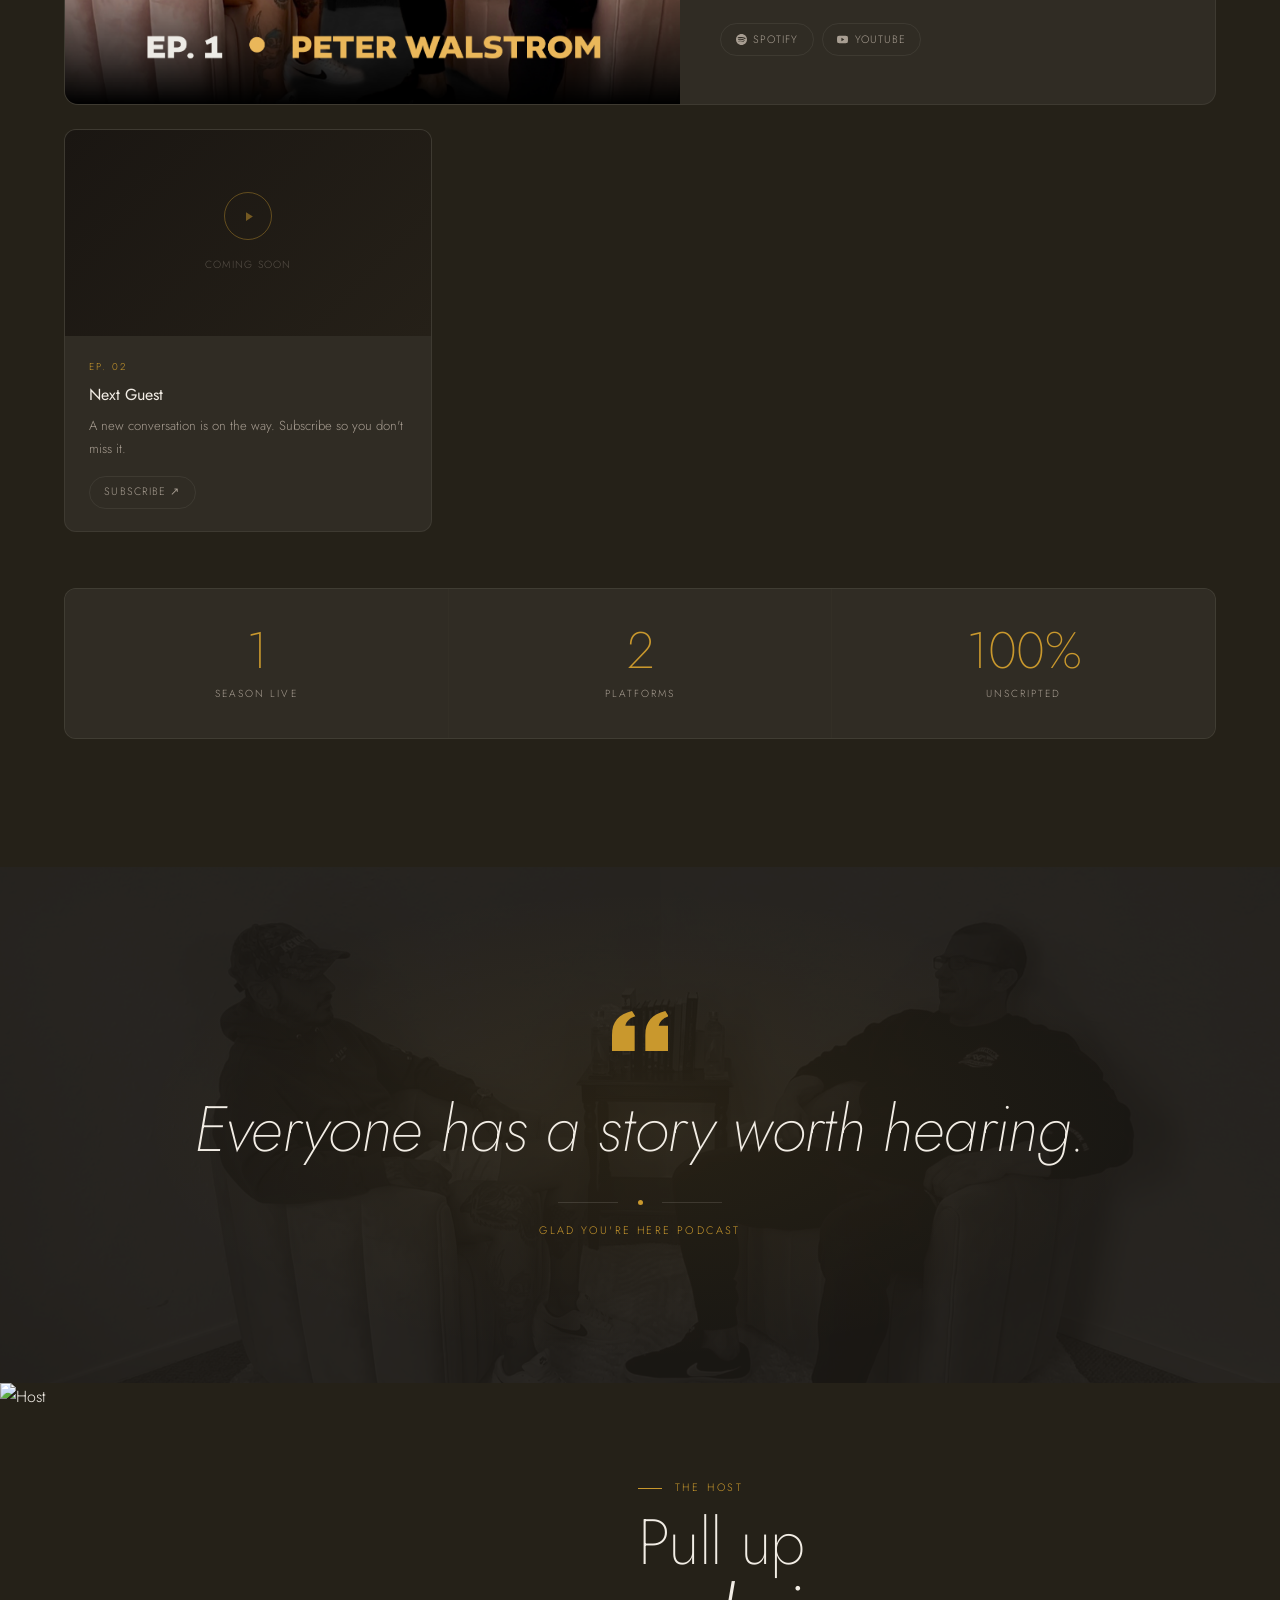
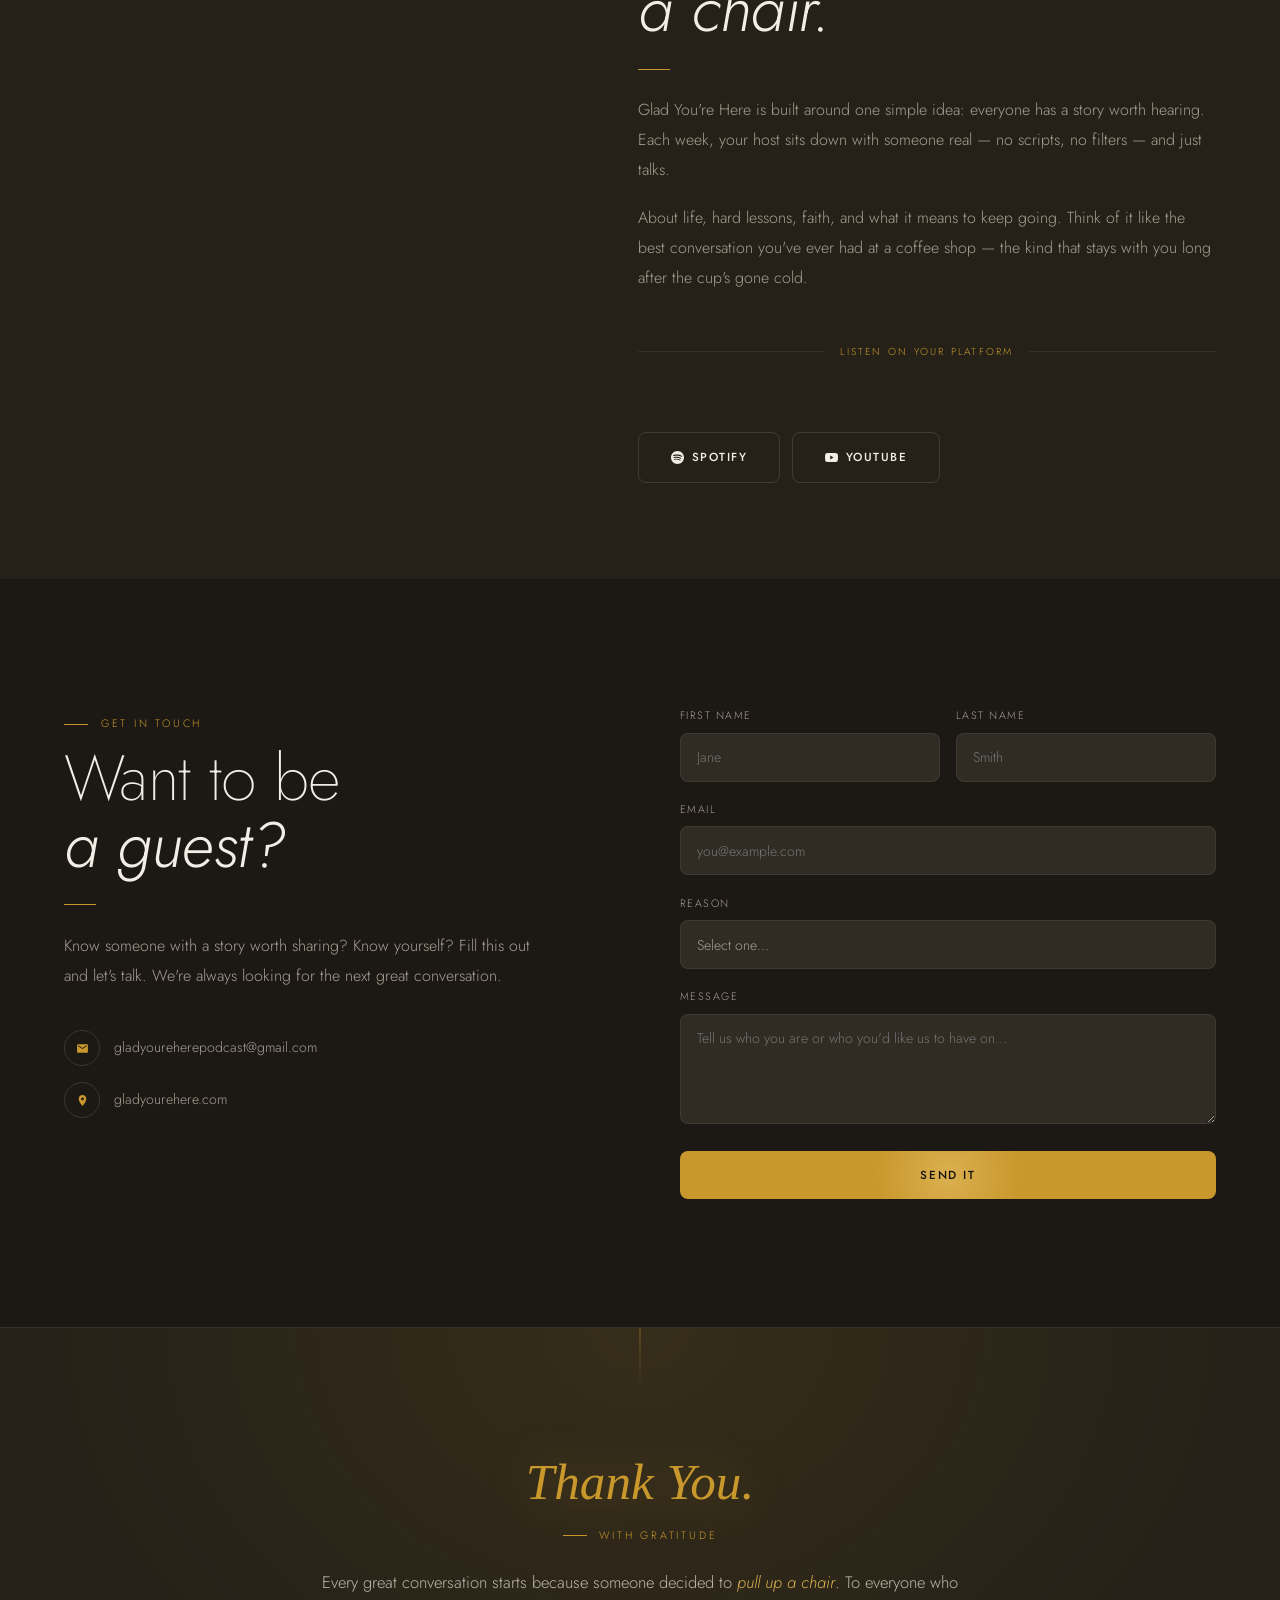
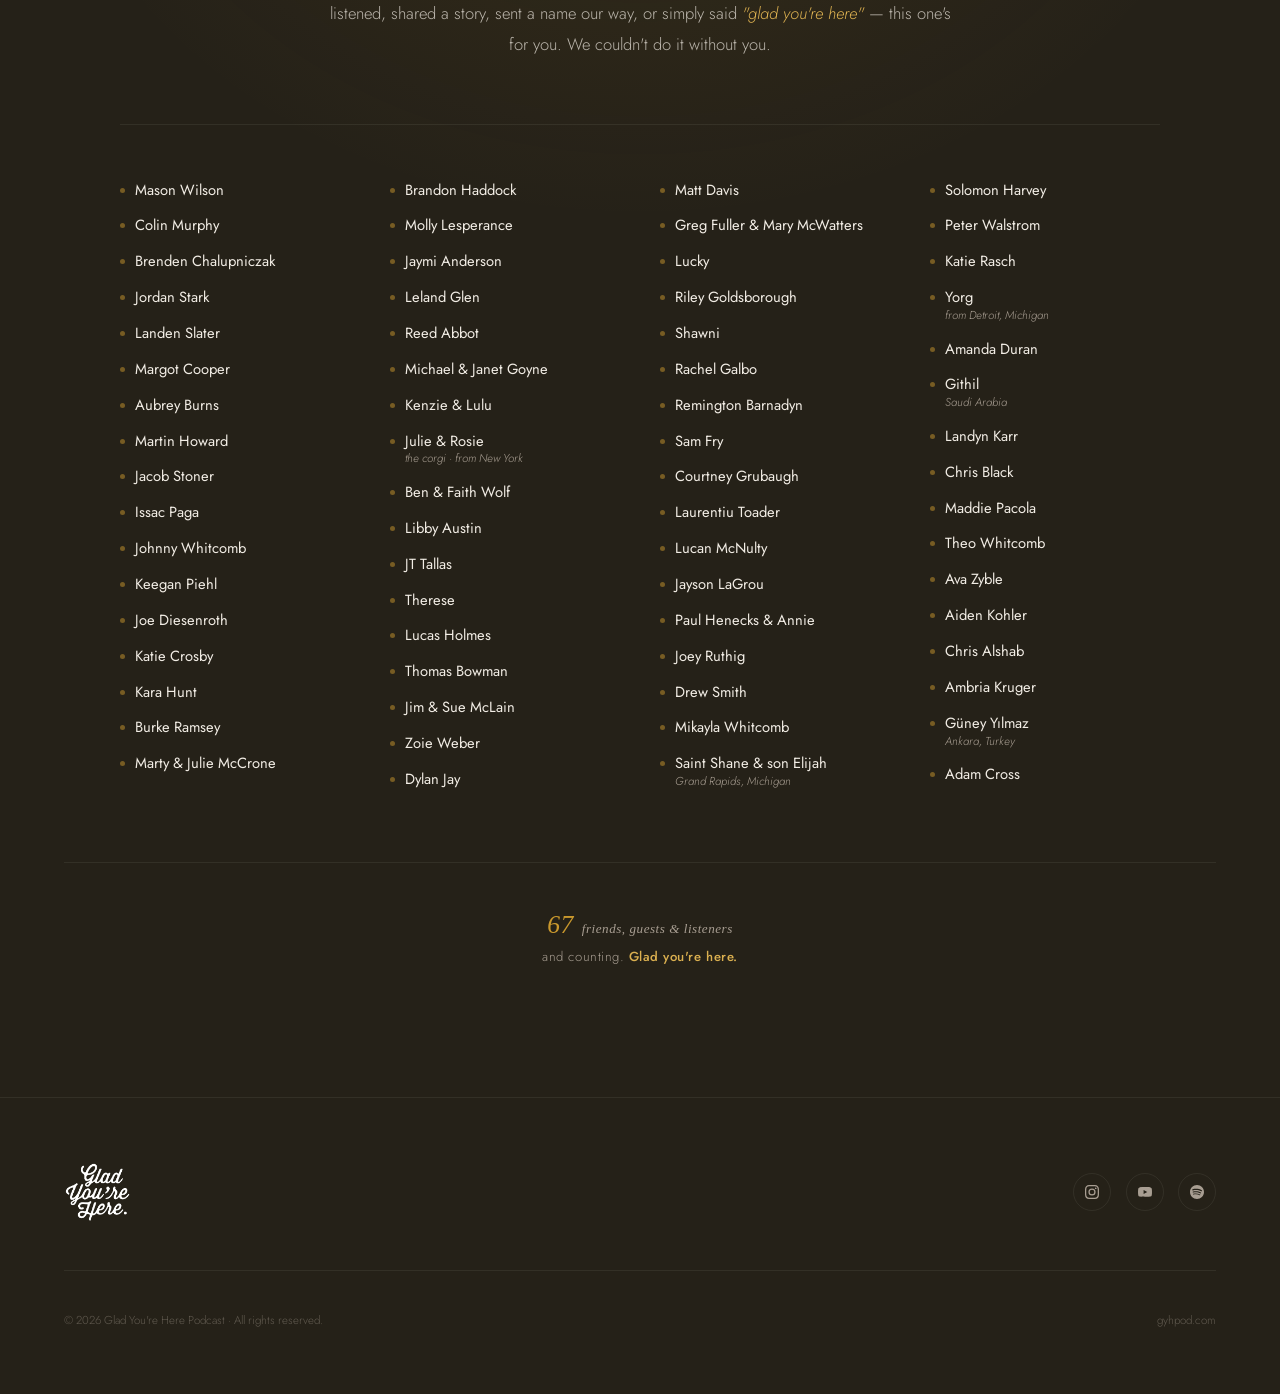
==== commit 7b60a82a: "Fix contact form validation and accessibility; update thanks section" ====
--- a/index.html
+++ b/index.html
@@ -554,6 +554,8 @@
       box-shadow: 0 0 0 3px rgba(201,152,45,0.1);
     }
     textarea.form-field { resize: vertical; min-height: 110px; }
+    select.form-field.is-placeholder { color: var(--dim); }
+    select.form-field option { color: var(--cream); background: var(--bg3); }
     .form-row { display: grid; grid-template-columns: 1fr 1fr; gap: 1rem; }
 
     /* ─── FOOTER ─── */
@@ -975,30 +977,30 @@
         <form id="guestForm" action="https://formspree.io/f/mgojepga" method="POST" onsubmit="handleForm(event)">
           <div class="form-row">
             <div class="form-group">
-              <label class="form-label">First Name</label>
-              <input class="form-field" name="First Name" type="text" placeholder="Jane" required />
+              <label class="form-label" for="firstName">First Name</label>
+              <input class="form-field" id="firstName" name="First Name" type="text" placeholder="Jane" required />
             </div>
             <div class="form-group">
-              <label class="form-label">Last Name</label>
-              <input class="form-field" name="Last Name" type="text" placeholder="Smith" required />
+              <label class="form-label" for="lastName">Last Name</label>
+              <input class="form-field" id="lastName" name="Last Name" type="text" placeholder="Smith" required />
             </div>
           </div>
           <div class="form-group">
-            <label class="form-label">Email</label>
-            <input class="form-field" name="email" type="email" placeholder="you@example.com" required />
+            <label class="form-label" for="email">Email</label>
+            <input class="form-field" id="email" name="email" type="email" placeholder="you@example.com" required />
           </div>
           <div class="form-group">
-            <label class="form-label">Reason</label>
-            <select class="form-field" name="Reason" style="color:var(--dim)">
-              <option value="">Select one…</option>
-              <option>Guest suggestion</option>
-              <option>Sponsorship / Partnership</option>
-              <option>General inquiry</option>
+            <label class="form-label" for="reason">Reason</label>
+            <select class="form-field is-placeholder" id="reason" name="Reason" required>
+              <option value="" disabled selected>Select one…</option>
+              <option value="Guest suggestion">Guest suggestion</option>
+              <option value="Sponsorship / Partnership">Sponsorship / Partnership</option>
+              <option value="General inquiry">General inquiry</option>
             </select>
           </div>
           <div class="form-group">
-            <label class="form-label">Message</label>
-            <textarea class="form-field" name="Message" placeholder="Tell us who you are or who you'd like us to have on…"></textarea>
+            <label class="form-label" for="message">Message</label>
+            <textarea class="form-field" id="message" name="Message" placeholder="Tell us who you are or who you'd like us to have on…" required></textarea>
           </div>
           <button type="submit" class="btn btn-gold" id="guestBtn" style="width:100%;justify-content:center;padding:1rem;">Send It</button>
           <p id="form-msg" style="display:none;margin-top:0.9rem;font-size:0.8rem;text-align:center;"></p>
@@ -1215,6 +1217,14 @@
     const yrEl = document.getElementById('yr');
     if (yrEl) yrEl.textContent = new Date().getFullYear();
 
+    // Reason dropdown: drop placeholder styling once a real option is chosen
+    const reasonSel = document.getElementById('reason');
+    if (reasonSel) {
+      reasonSel.addEventListener('change', () => {
+        reasonSel.classList.toggle('is-placeholder', reasonSel.value === '');
+      });
+    }
+
     // Contact form -> Formspree (no page reload)
     async function handleForm(e) {
       e.preventDefault();
